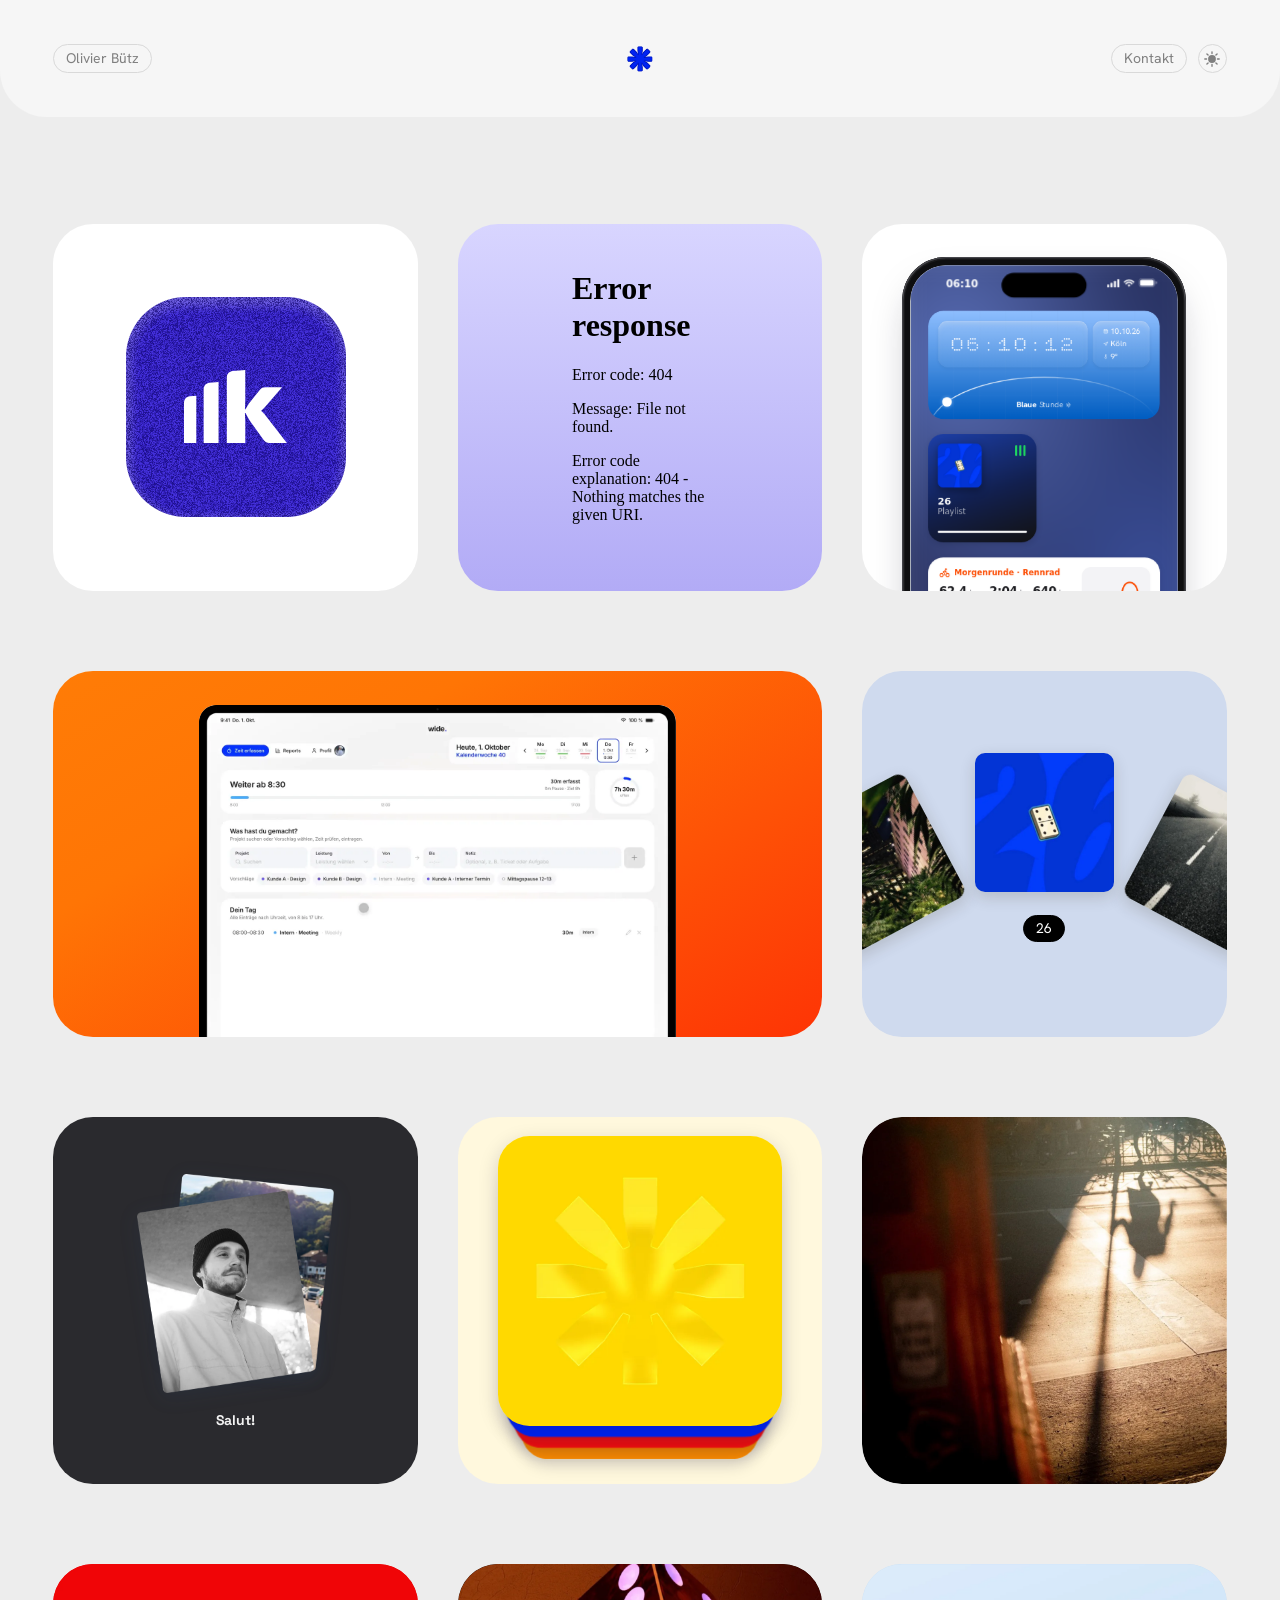
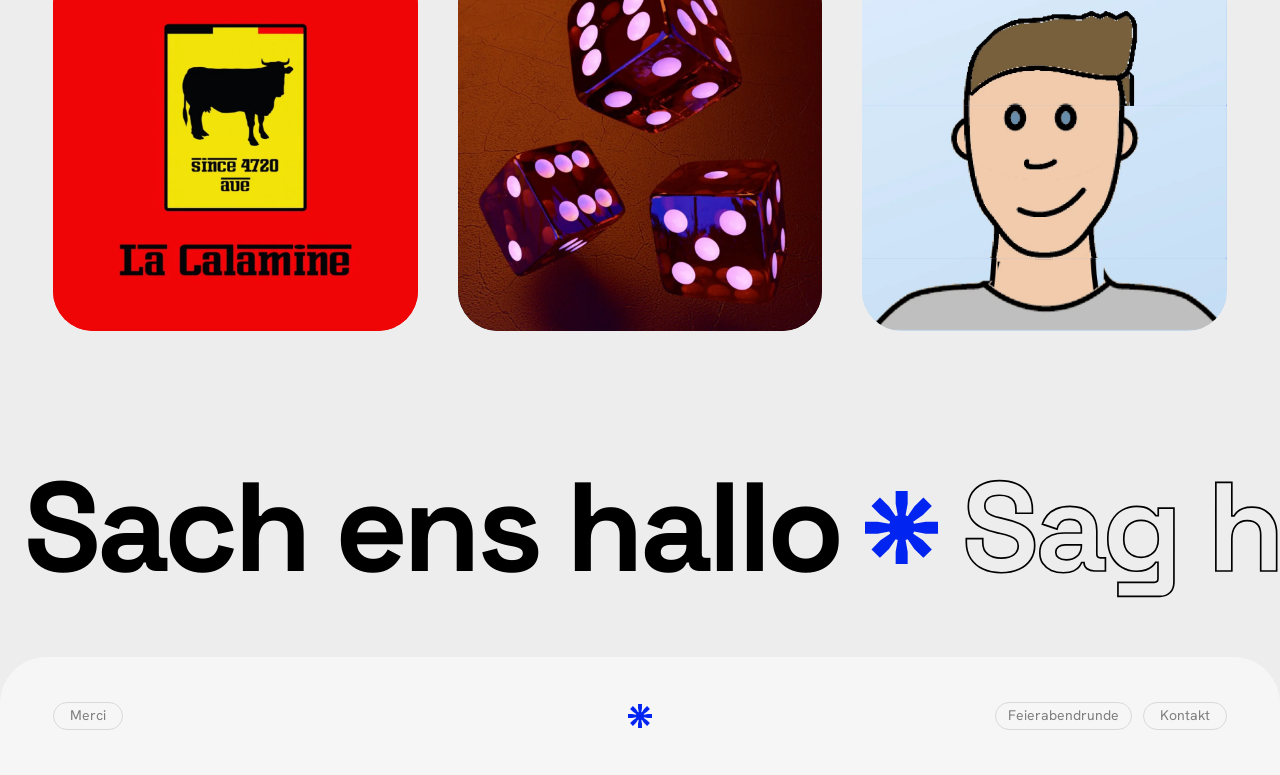
==== index.html @ 05b8f05b "Avatar-Kachel in drei Reihen wie ein Zauberwürfel: Frisur, Gesicht, Shirt drehen einzeln; Hals einhe" ====
<!doctype html>
<html lang="de">
<head>
<meta charset="utf-8">
<meta name="viewport" content="width=device-width, initial-scale=1, viewport-fit=cover">
<title>Olivier Bütz – Senior Product Designer für UX/UI in Köln</title>
<meta name="description" content="Portfolio von Olivier Bütz, Senior Product Designer aus Köln: UX/UI-Design, Conversion-Optimierung und Branding – mit Arbeiten wie der Rennrad-App Kadenz.">
<meta name="theme-color" content="#ffffff">
<link rel="icon" href="/favicon.svg" type="image/svg+xml">
<link rel="apple-touch-icon" sizes="180x180" href="/apple-touch-icon.png">
<link rel="canonical" href="https://www.olivierbuetz.com/">
<meta property="og:type" content="website">
<meta property="og:url" content="https://www.olivierbuetz.com/">
<meta property="og:title" content="Olivier Bütz – Senior Product Designer für UX/UI in Köln">
<meta property="og:description" content="Portfolio von Olivier Bütz, Senior Product Designer aus Köln: UX/UI-Design, Conversion-Optimierung und Branding – mit Arbeiten wie der Rennrad-App Kadenz.">
<meta property="og:image" content="https://www.olivierbuetz.com/og-image.jpg?v=82c0e307">
<meta name="twitter:card" content="summary_large_image">

<link rel="preconnect" href="https://fonts.googleapis.com">
<link rel="preconnect" href="https://fonts.gstatic.com" crossorigin>
<link rel="stylesheet" href="https://fonts.googleapis.com/css2?family=Hanken+Grotesk:wght@300;400;700&family=Instrument+Sans:wght@700&family=Space+Grotesk:wght@700&family=Bitcount+Single:CRSV,ELSH,ELXP,wght@0,0,0,300&display=swap">
<link rel="stylesheet" href="/assets/site.css?v=21ef5821">
<script>
/* set the theme before first paint: the visitor's saved choice, otherwise the system setting */
(() => {
  let t = null;
  try { t = localStorage.getItem('theme'); } catch (e) {}
  if (t !== 'dark' && t !== 'light') t = matchMedia('(prefers-color-scheme: dark)').matches ? 'dark' : 'light';
  document.documentElement.dataset.theme = t;
})();
</script>

</head>
<body>
<div class="page" id="top">
  <header class="site-header bar">
    <h1 class="sr-only">Olivier Bütz – Senior Product Designer aus Köln</h1>
    <a class="pill pill--outline cta" href="#ueber-mich" id="home" role="button" aria-haspopup="dialog" aria-controls="about-modal">Olivier Bütz<span class="covers__arrow" aria-hidden="true"><svg viewBox="0 0 10 10" fill="none" xmlns="http://www.w3.org/2000/svg"><path d="M2 8 8 2M3.4 2H8v4.6" stroke="currentColor" stroke-width="1.5" stroke-linecap="round" stroke-linejoin="round"/></svg></span></a>
    <a class="star star--3d" href="#top" aria-label="Nach oben"><span class="star3d"><svg class="face" style="--i:0" viewBox="0 0 36 36" xmlns="http://www.w3.org/2000/svg" aria-hidden="true"><path d="M0 20.9469V15.0531H6.21239L11.9469 16.0885L12.3451 15.0531L7.56637 11.7876L3.18584 7.32743L7.32743 3.18584L11.7876 7.56637L15.0531 12.3451L16.0885 11.9469L15.0531 6.21239V0H20.9469V6.21239L19.9115 11.9469L20.9469 12.3451L24.2124 7.56637L28.6726 3.18584L32.8142 7.32743L28.4336 11.7876L23.6549 15.0531L24.0531 16.0885L29.7876 15.0531H36V20.9469H29.7876L24.0531 19.9115L23.6549 20.9469L28.4336 24.2124L32.8142 28.6726L28.6726 32.8142L24.2124 28.4336L20.9469 23.6549L19.9115 24.0531L20.9469 29.7876V36H15.0531V29.7876L16.0885 24.0531L15.0531 23.6549L11.7876 28.4336L7.32743 32.8142L3.18584 28.6726L7.56637 24.2124L12.3451 20.9469L11.9469 19.9115L6.21239 20.9469H0Z" fill="currentColor"/></svg><script>(s=>{const p=s.parentNode,v=p.firstElementChild;for(let i=1;i<16;i++){const c=v.cloneNode(true);c.setAttribute('class',i===15?'face':'side');c.setAttribute('style','--i:'+i);p.insertBefore(c,s)}s.remove()})(document.currentScript)</script></span></a>
    <nav aria-label="Hauptnavigation">
      <a class="pill pill--outline cta" href="mailto:hallo@olivierbuetz.com" title="hallo@olivierbuetz.com">Kontakt<span class="covers__arrow" aria-hidden="true"><svg viewBox="0 0 10 10" fill="none" xmlns="http://www.w3.org/2000/svg"><path d="M2 8 8 2M3.4 2H8v4.6" stroke="currentColor" stroke-width="1.5" stroke-linecap="round" stroke-linejoin="round"/></svg></span></a>
      <button class="pill pill--outline theme" type="button" id="theme" aria-label="Dunkles Design einschalten" aria-pressed="false"><svg viewBox="0 0 24 24" fill="none" xmlns="http://www.w3.org/2000/svg" aria-hidden="true"><mask id="theme-mask" maskUnits="userSpaceOnUse" x="0" y="0" width="24" height="24"><rect width="24" height="24" fill="#fff"/><circle class="theme__cut" cx="26" cy="2" r="5.6" fill="#000"/></mask><g class="theme__orb"><circle cx="12" cy="12" r="5.2" fill="currentColor" mask="url(#theme-mask)"/></g><path class="theme__rays" d="M12 2.4v2.3M12 19.3v2.3M2.4 12h2.3M19.3 12h2.3M5.2 5.2l1.6 1.6M17.2 17.2l1.6 1.6M5.2 18.8l1.6-1.6M17.2 6.8l1.6-1.6" stroke="currentColor" stroke-width="1.8" stroke-linecap="round"/></svg></button>
    </nav>
  </header>

  <main class="grid" aria-label="Projekte">
    <h2 class="sr-only">Ausgewählte Arbeiten und Projekte</h2>
    <a class="tile tile--icon" href="#kadenz-logo" id="kadenz-logo" role="button" aria-haspopup="dialog" aria-controls="logo-modal" aria-label="Kadenz-Logo groß ansehen">
      <span class="kz-icon" id="kadenz-icon" role="img" aria-label="Kadenz App-Icon">
        <canvas aria-hidden="true"></canvas>
        <svg viewBox="0 0 154.363 109.41" fill="#fff" xmlns="http://www.w3.org/2000/svg" aria-hidden="true"><path d="M91.9081 109.407H64.2241V11.188C64.2241 6.19684 68.0447 2.03634 73.0178 1.61197L91.9081 0V44.2944C91.9081 45.3771 91.8343 47.7641 91.6866 51.4553C91.6374 52.6365 91.539 55.1465 91.3913 58.9853H92.4249C94.1474 55.5894 95.3532 53.3993 96.0422 52.415C97.0266 50.7417 98.946 48.1578 101.801 44.6635L114.272 29.4339C116.097 27.2048 118.827 25.9122 121.708 25.9122H147.128L121.512 55.368C120.724 56.2538 118.755 58.1733 115.606 61.1262C118.608 63.8823 120.65 65.9494 121.733 67.3274L154.363 109.407H127.619C124.526 109.407 121.622 107.919 119.816 105.408L99.8073 77.589C97.6418 74.5376 95.181 70.2066 92.4249 64.596H91.3913C91.539 68.0903 91.6374 70.3788 91.6866 71.4616C91.8343 74.759 91.9081 76.8507 91.9081 77.7366V109.407Z"/><path d="M29.4825 28.6542C29.4825 23.6884 33.2657 19.5402 38.2106 19.0841L51.8588 17.8252V109.41H29.4825V28.6542Z"/><path d="M0 49.0948C0 44.1926 3.6896 40.076 8.56257 39.5413L18.4454 38.4569V109.41H0V49.0948Z"/></svg>
      </span>
    </a>
    <div class="tile tile--phone">
      <iframe class="kz-frame" src="/kadenz-prototyp#embedauto" title="Kadenz App: automatischer Durchlauf durch Heute, Plan und Form" loading="lazy" tabindex="-1" aria-hidden="true"></iframe>
      <button class="tile__hit" id="kadenz" type="button" aria-haspopup="dialog" aria-controls="kadenz-modal" aria-label="Kadenz-Prototyp groß ansehen"></button>
    </div>
    <button class="tile tile--snl" type="button" id="snl" aria-label="Sonnenlauf: iPhone-Widget in groß und klein, das von der Blauen Stunde bis zur Nacht durch den Tag läuft – Sonne und Mond wandern über den Bogen, die Farben folgen der Tageszeit. Klicken springt zur nächsten Tageszeit."><span class="ip" aria-hidden="true"><span class="ip__screen"><span class="ip__wall"></span><span class="ip__bar"><span class="ip__clock">06:10</span><span class="ip__island"></span><span class="ip__stat"><svg viewBox="0 0 18 12" width="18" height="12"><rect x="0" y="8" width="3" height="4" rx=".8"/><rect x="5" y="5.5" width="3" height="6.5" rx=".8"/><rect x="10" y="3" width="3" height="9" rx=".8"/><rect x="15" y="0" width="3" height="12" rx=".8"/></svg><svg viewBox="0 0 16 12" width="16" height="12"><path d="M8 11.2 5.88 9.08a3 3 0 0 1 4.24 0Z"/><path d="M3.69 6.89a6.1 6.1 0 0 1 8.62 0M1.21 4.41a9.6 9.6 0 0 1 13.58 0" fill="none" stroke="currentColor" stroke-width="1.9" stroke-linecap="round"/></svg><svg viewBox="0 0 27 13" width="27" height="13"><rect x=".5" y=".5" width="23" height="12" rx="3.8" fill="none" stroke="currentColor" opacity=".4"/><rect x="2" y="2" width="20" height="9" rx="2.4"/><path d="M25 4.5v4a2 2 0 0 0 0-4Z" opacity=".45"/></svg></span></span><span class="ip__sl"><span class="ip__w ip__w--m"><div class="sw sw--m"><svg class="sw__grid" viewBox="0 0 861.3 404.3" width="861.3" height="404.3" aria-hidden="true"><rect x="-0.73" y="0" width=".73" height="404.3"/><rect x="95.27" y="0" width=".73" height="404.3"/><rect x="191.27" y="0" width=".73" height="404.3"/><rect x="287.27" y="0" width=".73" height="404.3"/><rect x="383.27" y="0" width=".73" height="404.3"/><rect x="479.27" y="0" width=".73" height="404.3"/><rect x="575.27" y="0" width=".73" height="404.3"/><rect x="671.27" y="0" width=".73" height="404.3"/><rect x="767.27" y="0" width=".73" height="404.3"/><rect x="0" y="48.90" width="861.3" height=".73"/><rect x="0" y="137.89" width="861.3" height=".73"/><rect x="0" y="226.88" width="861.3" height=".73"/><rect x="0" y="315.87" width="861.3" height=".73"/></svg><svg class="sw__arc" viewBox="0 0 861.3 404.3" width="861.3" height="404.3" aria-hidden="true" data-cx="431.29" data-cy="447.4" data-r="429.46" data-ry="199.54"><defs><linearGradient id="snl-line-m" gradientUnits="userSpaceOnUse" x1="1.83" y1="0" x2="860.75" y2="0"><stop offset="0" stop-color="#fff" stop-opacity="0"/><stop class="sw__peak" offset=".5" stop-color="#fff"/><stop offset="1" stop-color="#fff" stop-opacity="0"/></linearGradient><filter id="snl-blur-m" x="-1" y="-1" width="3" height="3"><feGaussianBlur stdDeviation="5.64"/></filter></defs><path d="M1.83 447.40A429.46 199.54 0 0 1 860.75 447.40" fill="none" stroke="url(#snl-line-m)" stroke-width="3.66"/><g class="sw__sun"><circle class="sw__glow" r="21.70" filter="url(#snl-blur-m)"/><circle r="17.95" fill="#fff"/></g></svg><div class="sw__pill sw__pill--time"><span class="sw__time">06:10:11</span></div><div class="sw__pill sw__pill--info"><span class="sw__row"><svg class="sw__ico" viewBox="0 0 24 24" fill="none" stroke="currentColor" stroke-width="2" stroke-linecap="round" stroke-linejoin="round" aria-hidden="true"><path d="M8 2v4"/><path d="M16 2v4"/><rect width="18" height="18" x="3" y="4" rx="2"/><path d="M3 10h18"/><path d="M8 14h.01"/><path d="M12 14h.01"/><path d="M16 14h.01"/><path d="M8 18h.01"/><path d="M12 18h.01"/><path d="M16 18h.01"/></svg><span>10.10.26</span></span><span class="sw__row"><svg class="sw__ico" viewBox="0 0 24 24" fill="none" stroke="currentColor" stroke-width="2" stroke-linecap="round" stroke-linejoin="round" aria-hidden="true"><polygon points="3 11 22 2 13 21 11 13 3 11"/></svg><span>Köln</span></span><span class="sw__row"><svg class="sw__ico" viewBox="0 0 24 24" fill="none" stroke="currentColor" stroke-width="2" stroke-linecap="round" stroke-linejoin="round" aria-hidden="true"><path d="M14 4v10.54a4 4 0 1 1-4 0V4a2 2 0 0 1 4 0Z"/></svg><span class="sw__temp">9°</span></span></div><span class="sw__lbl"><span><b>Blaue</b> Stunde</span><svg class="sw__ico" viewBox="0 0 24 24" fill="none" stroke="currentColor" stroke-width="2" stroke-linecap="round" stroke-linejoin="round" aria-hidden="true"><circle cx="12" cy="12" r="4"/><path d="M12 4h.01"/><path d="M20 12h.01"/><path d="M12 20h.01"/><path d="M4 12h.01"/><path d="M17.657 6.343h.01"/><path d="M17.657 17.657h.01"/><path d="M6.343 17.657h.01"/><path d="M6.343 6.343h.01"/></svg></span></div></span><span class="ip__w ip__w--s"><div class="sw sw--s"><svg class="sw__grid" viewBox="0 0 404.3 404.3" width="404.3" height="404.3" aria-hidden="true"><rect x="59.98" y="0" width=".73" height="404.3"/><rect x="155.98" y="0" width=".73" height="404.3"/><rect x="251.98" y="0" width=".73" height="404.3"/><rect x="347.98" y="0" width=".73" height="404.3"/><rect x="0" y="48.90" width="404.3" height=".73"/><rect x="0" y="137.89" width="404.3" height=".73"/><rect x="0" y="226.88" width="404.3" height=".73"/><rect x="0" y="315.87" width="404.3" height=".73"/></svg><svg class="sw__arc" viewBox="0 0 404.3 404.3" width="404.3" height="404.3" aria-hidden="true" data-cx="201.0" data-cy="471.32" data-r="265.27" data-ry="218.11"><defs><linearGradient id="snl-line-s" gradientUnits="userSpaceOnUse" x1="-64.27" y1="0" x2="466.27" y2="0"><stop offset="0" stop-color="#fff" stop-opacity="0"/><stop class="sw__peak" offset=".5" stop-color="#fff"/><stop offset="1" stop-color="#fff" stop-opacity="0"/></linearGradient><filter id="snl-blur-s" x="-1" y="-1" width="3" height="3"><feGaussianBlur stdDeviation="4.98"/></filter></defs><path d="M-64.27 471.32A265.27 218.11 0 0 1 466.27 471.32" fill="none" stroke="url(#snl-line-s)" stroke-width="4.01"/><g class="sw__sun"><circle class="sw__glow" r="19.15" filter="url(#snl-blur-s)"/><circle r="15.80" fill="#fff"/></g></svg><div class="sw__pill sw__pill--time"><span class="sw__time">06:10:11</span></div><div class="sw__pill sw__pill--info"><span class="sw__row"><svg class="sw__ico" viewBox="0 0 24 24" fill="none" stroke="currentColor" stroke-width="2" stroke-linecap="round" stroke-linejoin="round" aria-hidden="true"><path d="M8 2v4"/><path d="M16 2v4"/><rect width="18" height="18" x="3" y="4" rx="2"/><path d="M3 10h18"/><path d="M8 14h.01"/><path d="M12 14h.01"/><path d="M16 14h.01"/><path d="M8 18h.01"/><path d="M12 18h.01"/><path d="M16 18h.01"/></svg><span>10.10.26</span></span><span class="sw__row"><svg class="sw__ico" viewBox="0 0 24 24" fill="none" stroke="currentColor" stroke-width="2" stroke-linecap="round" stroke-linejoin="round" aria-hidden="true"><polygon points="3 11 22 2 13 21 11 13 3 11"/></svg><span>Köln</span></span><span class="sw__row"><svg class="sw__ico" viewBox="0 0 24 24" fill="none" stroke="currentColor" stroke-width="2" stroke-linecap="round" stroke-linejoin="round" aria-hidden="true"><path d="M14 4v10.54a4 4 0 1 1-4 0V4a2 2 0 0 1 4 0Z"/></svg><span class="sw__temp">9°</span></span></div><span class="sw__lbl"><span><b>Blaue</b> Stunde</span><svg class="sw__ico" viewBox="0 0 24 24" fill="none" stroke="currentColor" stroke-width="2" stroke-linecap="round" stroke-linejoin="round" aria-hidden="true"><circle cx="12" cy="12" r="4"/><path d="M12 4h.01"/><path d="M20 12h.01"/><path d="M12 20h.01"/><path d="M4 12h.01"/><path d="M17.657 6.343h.01"/><path d="M17.657 17.657h.01"/><path d="M6.343 17.657h.01"/><path d="M6.343 6.343h.01"/></svg></span></div></span></span><span class="ip__music"><img class="ip__cover" src="/assets/cover-26.webp" alt="" width="64" height="64"><span class="ip__eq"><i></i><i></i><i></i></span><span class="ip__track">26</span><span class="ip__artist">Playlist</span><span class="ip__prog"><i></i></span></span><span class="ip__ride"><span class="ip__ride-head"><svg class="ip__bike" viewBox="0 0 24 24" fill="none" stroke="currentColor" stroke-width="2" stroke-linecap="round" stroke-linejoin="round"><circle cx="18.5" cy="17.5" r="3.5"/><circle cx="5.5" cy="17.5" r="3.5"/><circle cx="15" cy="5" r="1"/><path d="M12 17.5V14l-3-3 4-3 2 3h2"/></svg><span>Morgenrunde · Rennrad</span></span><span class="ip__ride-stats"><span><b>62,4</b> km<small>Distanz</small></span><span><b>2:04</b> h<small>Zeit</small></span><span><b>640</b> hm<small>Höhe</small></span></span><span class="ip__ride-week"><i style="--h:.35"></i><i style="--h:0"></i><i style="--h:.7"></i><i style="--h:.2"></i><i style="--h:0"></i><i style="--h:1"></i><i style="--h:.55"></i></span><svg class="ip__route" viewBox="-12 8 140 172" fill="none"><path class="ip__route-line" d="M18 92c8-10 6-26 18-30s14 10 26 4 6-24 18-30 22 6 22 20-12 18-10 30 14 14 10 22-24 6-36 2-26-2-36 6-22 10-28 2" stroke="#fc4c02" stroke-width="3.2" stroke-linecap="round" stroke-linejoin="round" pathLength="100"/><circle cx="18" cy="92" r="4" fill="#fff" stroke="#fc4c02" stroke-width="2"/></svg></span><span class="ip__dim"></span><span class="ip__menu"><span class="ip__sizes"><span class="ip__size" data-size="s"><svg viewBox="0 0 30 28"><rect x="7" y="5" width="16" height="16" rx="4"/><rect x="10" y="8" width="4.5" height="4.5" rx="1.2"/><path d="M10 17.5h10"/></svg></span><span class="ip__size" data-size="m"><svg viewBox="0 0 30 28"><rect x="2.5" y="7" width="25" height="14" rx="4"/><rect x="5.5" y="10" width="4.5" height="4" rx="1.2"/><path d="M5.5 17.5h19"/></svg></span><span class="ip__size ip__size--x"><svg viewBox="0 0 30 28"><rect x="3" y="3" width="24" height="22" rx="4"/><rect x="6" y="6" width="4.5" height="4" rx="1.2"/><path d="M6 14h18M6 17.5h18M6 21h12"/></svg></span><span class="ip__size ip__size--x"><svg viewBox="0 0 30 28"><rect x="5" y="1.5" width="20" height="25" rx="4"/><rect x="8" y="4.5" width="4.5" height="4" rx="1.2"/><path d="M8 13h14M8 16.5h14M8 20h14M8 23.5h9"/></svg></span></span><span class="ip__mi"><svg viewBox="0 0 24 24"><circle cx="12" cy="12" r="9"/><path d="M12 16v-4M12 8h.01"/></svg>Widget bearbeiten</span><span class="ip__mi"><svg viewBox="0 0 24 24"><rect x="6.5" y="2.5" width="11" height="19" rx="2.5"/><path d="M9.5 9h.01M12 9h.01M14.5 9h.01M9.5 12h.01M12 12h.01M14.5 12h.01M9.5 15h.01M12 15h.01M14.5 15h.01"/></svg>Home-Bildschirm bearbeiten</span><span class="ip__mi ip__mi--del"><svg viewBox="0 0 24 24"><circle cx="12" cy="12" r="9"/><path d="M8 12h8"/></svg>Widget entfernen</span></span><span class="ip__finger"></span><span class="ip__dots"><i class="on"></i><i></i><i></i></span></span></span></button>
    <div class="tile tile--wide">
      <span class="wd__device"><video class="wd__video" src="/assets/wide-home.mp4?v=f6fae240" poster="/assets/wide-home.webp?v=c321a5dc" width="1280" height="971" autoplay muted loop playsinline preload="metadata" aria-hidden="true" tabindex="-1"></video></span>
      <button class="tile__hit" id="wide" type="button" aria-haspopup="dialog" aria-controls="wide-modal" aria-label="wide – Zeiterfassung, die keine Zeit frisst: Screens groß ansehen"></button>
    </div>
    <div class="tile tile--covers" id="covers" role="group" aria-label="Meine Playlist-Cover">
      <button class="cover" type="button" data-name="26" data-tint="#0336dd" data-spotify="02HQHcOR1q0QLG8usMrByi"><img src="/assets/cover-26.webp" alt="" width="480" height="480" draggable="false" decoding="async"></button>
      <button class="cover" type="button" data-name="20.25" data-tint="#515350" data-spotify="7gbJLqvMXSqEjG7aJnRWSl"><img src="/assets/cover-2025.webp" alt="" width="480" height="480" draggable="false" decoding="async"></button>
      <button class="cover" type="button" data-name="twenty4" data-tint="#867f63" data-spotify="3A6yu14ne17N7FLckNPbf6"><img src="/assets/cover-2024.webp" alt="" width="480" height="480" draggable="false" decoding="async"></button>
      <button class="cover" type="button" data-name="20 : 23" data-tint="#7a7772" data-spotify="4UvVh63YCRlTQtEvBScURJ"><img src="/assets/cover-2023.webp" alt="" width="480" height="480" draggable="false" decoding="async"></button>
      <button class="cover" type="button" data-name="22." data-tint="#2f3228" data-spotify="4UNiPquxtbgZtm6QqKa2it"><img src="/assets/cover-2022.webp" alt="" width="480" height="480" draggable="false" decoding="async"></button>
      <button class="cover" type="button" data-name="21 deuxun" data-tint="#b59489" data-spotify="5g4bmPBBpv7jgCae2TIRfU"><img src="/assets/cover-2021.webp" alt="" width="480" height="480" draggable="false" decoding="async"></button>
      <button class="cover" type="button" data-name="2020 O.S.T" data-tint="#2a02fc" data-spotify="7qGHs6tKpRZwKu6UNnaxpn"><img src="/assets/cover-2020.webp" alt="" width="480" height="480" draggable="false" decoding="async"></button>
      <button class="cover" type="button" data-name="2019 Records" data-tint="#c59f93" data-spotify="771KOJITsPvTl1qhdo2h3N"><img src="/assets/cover-2019.webp" alt="" width="480" height="480" draggable="false" decoding="async"></button>
      <button class="cover" type="button" data-name="2018 Aue!" data-tint="#5e5b5c" data-spotify="6V0zohnhdwJ4TvUhBu9u6i"><img src="/assets/cover-2018.webp" alt="" width="480" height="480" draggable="false" decoding="async"></button>
      <button class="cover" type="button" data-name="20-17" data-tint="#47432e" data-spotify="6AQHyvQnkYqUlV5a7rcnO2"><img src="/assets/cover-2017.webp" alt="" width="480" height="480" draggable="false" decoding="async"></button>
      <a class="covers__name" id="covers-now" href="https://open.spotify.com/playlist/02HQHcOR1q0QLG8usMrByi" target="_blank" rel="noopener" title="In Spotify öffnen" aria-label="Playlist „26“ in Spotify öffnen (neuer Tab)"><span class="covers__text">26</span><span class="covers__arrow" aria-hidden="true"><svg viewBox="0 0 10 10" fill="none" xmlns="http://www.w3.org/2000/svg"><path d="M2 8 8 2M3.4 2H8v4.6" stroke="currentColor" stroke-width="1.5" stroke-linecap="round" stroke-linejoin="round"/></svg></span></a>
    </div>


    <div class="tile tile--salut" id="laechel">
      <button class="photos" type="button" id="photo-swap" aria-label="Nächstes Foto nach vorne holen">
        <img class="photo photo--ride is-back" src="/assets/photo-ride.webp" alt="Olivier auf dem Rennrad an der Maas" width="254" height="295" draggable="false">
        <img class="photo photo--portrait is-front" src="/assets/photo-portrait.webp" alt="Olivier Bütz, Porträt" width="265" height="303" draggable="false">
      </button>
      <p class="salut">Salut!</p>
    </div>
    <button class="tile tile--stack" type="button" id="nw" aria-label="Kartenstapel mit Kölschem Grundgesetz, oben Gelb. Klicken dreht die Karte um, Wischen oder ein zweiter Klick legt sie weg">
      <span class="stk" aria-hidden="true">
        <span class="stk__card" style="--d:1; --c:#0124f1; --ink:#fff" data-name="Blau"><img class="stk__face" src="/assets/nw-card-0.webp?v=a2ffdbbe" alt="" width="808" height="825" draggable="false"><span class="stk__back"><span class="stk__no">Kölsches Grundgesetz, § 1</span><span class="stk__said"><span class="stk__text">Et es wie et es.</span></span></span></span>
        <span class="stk__card" style="--d:2; --c:#f60f0f; --ink:#fff" data-name="Rot"><img class="stk__face" src="/assets/nw-card-1.webp" alt="" width="808" height="825" draggable="false"><span class="stk__back"><span class="stk__no">Kölsches Grundgesetz, § 2</span><span class="stk__said"><span class="stk__text">Et kütt wie et kütt.</span></span></span></span>
        <span class="stk__card" style="--d:3; --c:#ff8c00; --ink:#000" data-name="Orange"><img class="stk__face" src="/assets/nw-card-2.webp" alt="" width="808" height="825" draggable="false"><span class="stk__back"><span class="stk__no">Kölsches Grundgesetz, § 3</span><span class="stk__said"><span class="stk__text">Et hätt noch immer jot jejange.</span></span></span></span>
        <span class="stk__card" style="--d:0; --c:#ffd900; --ink:#000" data-name="Gelb"><img class="stk__face" src="/assets/nw-card-3.webp" alt="" width="808" height="825" draggable="false"><span class="stk__back"><span class="stk__no">Kölsches Grundgesetz, § 4</span><span class="stk__said"><span class="stk__text">Wat fott es, es fott.</span></span></span></span>
      </span>
    </button>
    <div class="tile tile--image"><img src="/assets/shadow.webp" loading="lazy" decoding="async" alt="Schatten eines Radfahrers im Abendlicht" width="547" height="550"></div>
    <div class="tile tile--image tile--zoom" style="background:#ee0606"><img src="/assets/calamine.webp" loading="lazy" decoding="async" alt="La Calamine, Kuh-Logo since 4720 aue" width="548" height="548"></div>
    <button class="tile tile--image tile--dice" type="button" id="dice" aria-label="Würfeln"><img src="/assets/dice.webp" loading="lazy" decoding="async" alt="Drei leuchtende Würfel im Flug" width="547" height="550"></button>
    <div class="tile tile--mm" id="mm" role="group" aria-label="Gezeichneter Olivier zum Zusammenstellen: Frisur, Gesicht und Shirt lassen sich einzeln drehen">
      <button class="mm__band mm__band--hair" type="button" data-imgs="/assets/mm-hair-kurz.webp?v=d9b31471|/assets/mm-hair-kappe.webp?v=4da25d63|/assets/mm-hair-glatze.webp?v=d78217bc" data-names="kurze Haare|Kappe|Glatze" data-label="Frisur" aria-label="Frisur wechseln, jetzt: kurze Haare">
        <span class="mm__cube" aria-hidden="true"><span class="mm__face mm__face--front" style="background-image:url(/assets/mm-hair-kurz.webp?v=d9b31471)"></span><span class="mm__face mm__face--side"></span></span>
      </button>
      <button class="mm__band mm__band--face" type="button" data-imgs="/assets/mm-face-glatt.webp?v=d78217bc|/assets/mm-face-stoppel.webp?v=78da5e1f|/assets/mm-face-schnurrbart.webp?v=d027f038|/assets/mm-face-brille.webp?v=d792afab" data-names="glatt rasiert|Dreitagebart|Schnurrbart|Bart und Brille" data-label="Gesicht" aria-label="Gesicht wechseln, jetzt: glatt rasiert">
        <span class="mm__cube" aria-hidden="true"><span class="mm__face mm__face--front" style="background-image:url(/assets/mm-face-glatt.webp?v=d78217bc)"></span><span class="mm__face mm__face--side"></span></span>
      </button>
      <button class="mm__band mm__band--shirt" type="button" data-imgs="/assets/mm-shirt-grau.webp?v=690a7ecf|/assets/mm-shirt-schwarz.webp?v=d0f88d2e|/assets/mm-shirt-weiss.webp?v=5f6d03bb|/assets/mm-shirt-hemd.webp?v=68f6a111" data-names="graues Shirt|schwarzes Shirt|weißes Shirt|weißes Hemd" data-label="Shirt" aria-label="Shirt wechseln, jetzt: graues Shirt">
        <span class="mm__cube" aria-hidden="true"><span class="mm__face mm__face--front" style="background-image:url(/assets/mm-shirt-grau.webp?v=690a7ecf)"></span><span class="mm__face mm__face--side"></span></span>
      </button>
    </div>
  </main>

  <a class="ticker" href="mailto:hallo@olivierbuetz.com" title="hallo@olivierbuetz.com" aria-label="Sag hallo: E-Mail an hallo@olivierbuetz.com">
    <span class="ticker__track" aria-hidden="true"><span class="ticker__group" aria-hidden="true"><span class="ticker__word">Sach ens hallo</span><svg class="ticker__star" viewBox="0 0 36 36" xmlns="http://www.w3.org/2000/svg" aria-hidden="true"><path d="M0 20.9469V15.0531H6.21239L11.9469 16.0885L12.3451 15.0531L7.56637 11.7876L3.18584 7.32743L7.32743 3.18584L11.7876 7.56637L15.0531 12.3451L16.0885 11.9469L15.0531 6.21239V0H20.9469V6.21239L19.9115 11.9469L20.9469 12.3451L24.2124 7.56637L28.6726 3.18584L32.8142 7.32743L28.4336 11.7876L23.6549 15.0531L24.0531 16.0885L29.7876 15.0531H36V20.9469H29.7876L24.0531 19.9115L23.6549 20.9469L28.4336 24.2124L32.8142 28.6726L28.6726 32.8142L24.2124 28.4336L20.9469 23.6549L19.9115 24.0531L20.9469 29.7876V36H15.0531V29.7876L16.0885 24.0531L15.0531 23.6549L11.7876 28.4336L7.32743 32.8142L3.18584 28.6726L7.56637 24.2124L12.3451 20.9469L11.9469 19.9115L6.21239 20.9469H0Z" fill="currentColor"/></svg><span class="ticker__word ticker__word--line">Sag hallo</span><svg class="ticker__star" viewBox="0 0 36 36" xmlns="http://www.w3.org/2000/svg" aria-hidden="true"><path d="M0 20.9469V15.0531H6.21239L11.9469 16.0885L12.3451 15.0531L7.56637 11.7876L3.18584 7.32743L7.32743 3.18584L11.7876 7.56637L15.0531 12.3451L16.0885 11.9469L15.0531 6.21239V0H20.9469V6.21239L19.9115 11.9469L20.9469 12.3451L24.2124 7.56637L28.6726 3.18584L32.8142 7.32743L28.4336 11.7876L23.6549 15.0531L24.0531 16.0885L29.7876 15.0531H36V20.9469H29.7876L24.0531 19.9115L23.6549 20.9469L28.4336 24.2124L32.8142 28.6726L28.6726 32.8142L24.2124 28.4336L20.9469 23.6549L19.9115 24.0531L20.9469 29.7876V36H15.0531V29.7876L16.0885 24.0531L15.0531 23.6549L11.7876 28.4336L7.32743 32.8142L3.18584 28.6726L7.56637 24.2124L12.3451 20.9469L11.9469 19.9115L6.21239 20.9469H0Z" fill="currentColor"/></svg><span class="ticker__word">Say hello</span><svg class="ticker__star" viewBox="0 0 36 36" xmlns="http://www.w3.org/2000/svg" aria-hidden="true"><path d="M0 20.9469V15.0531H6.21239L11.9469 16.0885L12.3451 15.0531L7.56637 11.7876L3.18584 7.32743L7.32743 3.18584L11.7876 7.56637L15.0531 12.3451L16.0885 11.9469L15.0531 6.21239V0H20.9469V6.21239L19.9115 11.9469L20.9469 12.3451L24.2124 7.56637L28.6726 3.18584L32.8142 7.32743L28.4336 11.7876L23.6549 15.0531L24.0531 16.0885L29.7876 15.0531H36V20.9469H29.7876L24.0531 19.9115L23.6549 20.9469L28.4336 24.2124L32.8142 28.6726L28.6726 32.8142L24.2124 28.4336L20.9469 23.6549L19.9115 24.0531L20.9469 29.7876V36H15.0531V29.7876L16.0885 24.0531L15.0531 23.6549L11.7876 28.4336L7.32743 32.8142L3.18584 28.6726L7.56637 24.2124L12.3451 20.9469L11.9469 19.9115L6.21239 20.9469H0Z" fill="currentColor"/></svg><span class="ticker__word ticker__word--line">Dis bonjour</span><svg class="ticker__star" viewBox="0 0 36 36" xmlns="http://www.w3.org/2000/svg" aria-hidden="true"><path d="M0 20.9469V15.0531H6.21239L11.9469 16.0885L12.3451 15.0531L7.56637 11.7876L3.18584 7.32743L7.32743 3.18584L11.7876 7.56637L15.0531 12.3451L16.0885 11.9469L15.0531 6.21239V0H20.9469V6.21239L19.9115 11.9469L20.9469 12.3451L24.2124 7.56637L28.6726 3.18584L32.8142 7.32743L28.4336 11.7876L23.6549 15.0531L24.0531 16.0885L29.7876 15.0531H36V20.9469H29.7876L24.0531 19.9115L23.6549 20.9469L28.4336 24.2124L32.8142 28.6726L28.6726 32.8142L24.2124 28.4336L20.9469 23.6549L19.9115 24.0531L20.9469 29.7876V36H15.0531V29.7876L16.0885 24.0531L15.0531 23.6549L11.7876 28.4336L7.32743 32.8142L3.18584 28.6726L7.56637 24.2124L12.3451 20.9469L11.9469 19.9115L6.21239 20.9469H0Z" fill="currentColor"/></svg><span class="ticker__word">Zeg hallo</span><svg class="ticker__star" viewBox="0 0 36 36" xmlns="http://www.w3.org/2000/svg" aria-hidden="true"><path d="M0 20.9469V15.0531H6.21239L11.9469 16.0885L12.3451 15.0531L7.56637 11.7876L3.18584 7.32743L7.32743 3.18584L11.7876 7.56637L15.0531 12.3451L16.0885 11.9469L15.0531 6.21239V0H20.9469V6.21239L19.9115 11.9469L20.9469 12.3451L24.2124 7.56637L28.6726 3.18584L32.8142 7.32743L28.4336 11.7876L23.6549 15.0531L24.0531 16.0885L29.7876 15.0531H36V20.9469H29.7876L24.0531 19.9115L23.6549 20.9469L28.4336 24.2124L32.8142 28.6726L28.6726 32.8142L24.2124 28.4336L20.9469 23.6549L19.9115 24.0531L20.9469 29.7876V36H15.0531V29.7876L16.0885 24.0531L15.0531 23.6549L11.7876 28.4336L7.32743 32.8142L3.18584 28.6726L7.56637 24.2124L12.3451 20.9469L11.9469 19.9115L6.21239 20.9469H0Z" fill="currentColor"/></svg><span class="ticker__word ticker__word--line">Di hola</span><svg class="ticker__star" viewBox="0 0 36 36" xmlns="http://www.w3.org/2000/svg" aria-hidden="true"><path d="M0 20.9469V15.0531H6.21239L11.9469 16.0885L12.3451 15.0531L7.56637 11.7876L3.18584 7.32743L7.32743 3.18584L11.7876 7.56637L15.0531 12.3451L16.0885 11.9469L15.0531 6.21239V0H20.9469V6.21239L19.9115 11.9469L20.9469 12.3451L24.2124 7.56637L28.6726 3.18584L32.8142 7.32743L28.4336 11.7876L23.6549 15.0531L24.0531 16.0885L29.7876 15.0531H36V20.9469H29.7876L24.0531 19.9115L23.6549 20.9469L28.4336 24.2124L32.8142 28.6726L28.6726 32.8142L24.2124 28.4336L20.9469 23.6549L19.9115 24.0531L20.9469 29.7876V36H15.0531V29.7876L16.0885 24.0531L15.0531 23.6549L11.7876 28.4336L7.32743 32.8142L3.18584 28.6726L7.56637 24.2124L12.3451 20.9469L11.9469 19.9115L6.21239 20.9469H0Z" fill="currentColor"/></svg><span class="ticker__word">Di ciao</span><svg class="ticker__star" viewBox="0 0 36 36" xmlns="http://www.w3.org/2000/svg" aria-hidden="true"><path d="M0 20.9469V15.0531H6.21239L11.9469 16.0885L12.3451 15.0531L7.56637 11.7876L3.18584 7.32743L7.32743 3.18584L11.7876 7.56637L15.0531 12.3451L16.0885 11.9469L15.0531 6.21239V0H20.9469V6.21239L19.9115 11.9469L20.9469 12.3451L24.2124 7.56637L28.6726 3.18584L32.8142 7.32743L28.4336 11.7876L23.6549 15.0531L24.0531 16.0885L29.7876 15.0531H36V20.9469H29.7876L24.0531 19.9115L23.6549 20.9469L28.4336 24.2124L32.8142 28.6726L28.6726 32.8142L24.2124 28.4336L20.9469 23.6549L19.9115 24.0531L20.9469 29.7876V36H15.0531V29.7876L16.0885 24.0531L15.0531 23.6549L11.7876 28.4336L7.32743 32.8142L3.18584 28.6726L7.56637 24.2124L12.3451 20.9469L11.9469 19.9115L6.21239 20.9469H0Z" fill="currentColor"/></svg><span class="ticker__word ticker__word--line">Sach ens hallo</span><svg class="ticker__star" viewBox="0 0 36 36" xmlns="http://www.w3.org/2000/svg" aria-hidden="true"><path d="M0 20.9469V15.0531H6.21239L11.9469 16.0885L12.3451 15.0531L7.56637 11.7876L3.18584 7.32743L7.32743 3.18584L11.7876 7.56637L15.0531 12.3451L16.0885 11.9469L15.0531 6.21239V0H20.9469V6.21239L19.9115 11.9469L20.9469 12.3451L24.2124 7.56637L28.6726 3.18584L32.8142 7.32743L28.4336 11.7876L23.6549 15.0531L24.0531 16.0885L29.7876 15.0531H36V20.9469H29.7876L24.0531 19.9115L23.6549 20.9469L28.4336 24.2124L32.8142 28.6726L28.6726 32.8142L24.2124 28.4336L20.9469 23.6549L19.9115 24.0531L20.9469 29.7876V36H15.0531V29.7876L16.0885 24.0531L15.0531 23.6549L11.7876 28.4336L7.32743 32.8142L3.18584 28.6726L7.56637 24.2124L12.3451 20.9469L11.9469 19.9115L6.21239 20.9469H0Z" fill="currentColor"/></svg><span class="ticker__word">Sag hallo</span><svg class="ticker__star" viewBox="0 0 36 36" xmlns="http://www.w3.org/2000/svg" aria-hidden="true"><path d="M0 20.9469V15.0531H6.21239L11.9469 16.0885L12.3451 15.0531L7.56637 11.7876L3.18584 7.32743L7.32743 3.18584L11.7876 7.56637L15.0531 12.3451L16.0885 11.9469L15.0531 6.21239V0H20.9469V6.21239L19.9115 11.9469L20.9469 12.3451L24.2124 7.56637L28.6726 3.18584L32.8142 7.32743L28.4336 11.7876L23.6549 15.0531L24.0531 16.0885L29.7876 15.0531H36V20.9469H29.7876L24.0531 19.9115L23.6549 20.9469L28.4336 24.2124L32.8142 28.6726L28.6726 32.8142L24.2124 28.4336L20.9469 23.6549L19.9115 24.0531L20.9469 29.7876V36H15.0531V29.7876L16.0885 24.0531L15.0531 23.6549L11.7876 28.4336L7.32743 32.8142L3.18584 28.6726L7.56637 24.2124L12.3451 20.9469L11.9469 19.9115L6.21239 20.9469H0Z" fill="currentColor"/></svg><span class="ticker__word ticker__word--line">Say hello</span><svg class="ticker__star" viewBox="0 0 36 36" xmlns="http://www.w3.org/2000/svg" aria-hidden="true"><path d="M0 20.9469V15.0531H6.21239L11.9469 16.0885L12.3451 15.0531L7.56637 11.7876L3.18584 7.32743L7.32743 3.18584L11.7876 7.56637L15.0531 12.3451L16.0885 11.9469L15.0531 6.21239V0H20.9469V6.21239L19.9115 11.9469L20.9469 12.3451L24.2124 7.56637L28.6726 3.18584L32.8142 7.32743L28.4336 11.7876L23.6549 15.0531L24.0531 16.0885L29.7876 15.0531H36V20.9469H29.7876L24.0531 19.9115L23.6549 20.9469L28.4336 24.2124L32.8142 28.6726L28.6726 32.8142L24.2124 28.4336L20.9469 23.6549L19.9115 24.0531L20.9469 29.7876V36H15.0531V29.7876L16.0885 24.0531L15.0531 23.6549L11.7876 28.4336L7.32743 32.8142L3.18584 28.6726L7.56637 24.2124L12.3451 20.9469L11.9469 19.9115L6.21239 20.9469H0Z" fill="currentColor"/></svg><span class="ticker__word">Dis bonjour</span><svg class="ticker__star" viewBox="0 0 36 36" xmlns="http://www.w3.org/2000/svg" aria-hidden="true"><path d="M0 20.9469V15.0531H6.21239L11.9469 16.0885L12.3451 15.0531L7.56637 11.7876L3.18584 7.32743L7.32743 3.18584L11.7876 7.56637L15.0531 12.3451L16.0885 11.9469L15.0531 6.21239V0H20.9469V6.21239L19.9115 11.9469L20.9469 12.3451L24.2124 7.56637L28.6726 3.18584L32.8142 7.32743L28.4336 11.7876L23.6549 15.0531L24.0531 16.0885L29.7876 15.0531H36V20.9469H29.7876L24.0531 19.9115L23.6549 20.9469L28.4336 24.2124L32.8142 28.6726L28.6726 32.8142L24.2124 28.4336L20.9469 23.6549L19.9115 24.0531L20.9469 29.7876V36H15.0531V29.7876L16.0885 24.0531L15.0531 23.6549L11.7876 28.4336L7.32743 32.8142L3.18584 28.6726L7.56637 24.2124L12.3451 20.9469L11.9469 19.9115L6.21239 20.9469H0Z" fill="currentColor"/></svg><span class="ticker__word ticker__word--line">Zeg hallo</span><svg class="ticker__star" viewBox="0 0 36 36" xmlns="http://www.w3.org/2000/svg" aria-hidden="true"><path d="M0 20.9469V15.0531H6.21239L11.9469 16.0885L12.3451 15.0531L7.56637 11.7876L3.18584 7.32743L7.32743 3.18584L11.7876 7.56637L15.0531 12.3451L16.0885 11.9469L15.0531 6.21239V0H20.9469V6.21239L19.9115 11.9469L20.9469 12.3451L24.2124 7.56637L28.6726 3.18584L32.8142 7.32743L28.4336 11.7876L23.6549 15.0531L24.0531 16.0885L29.7876 15.0531H36V20.9469H29.7876L24.0531 19.9115L23.6549 20.9469L28.4336 24.2124L32.8142 28.6726L28.6726 32.8142L24.2124 28.4336L20.9469 23.6549L19.9115 24.0531L20.9469 29.7876V36H15.0531V29.7876L16.0885 24.0531L15.0531 23.6549L11.7876 28.4336L7.32743 32.8142L3.18584 28.6726L7.56637 24.2124L12.3451 20.9469L11.9469 19.9115L6.21239 20.9469H0Z" fill="currentColor"/></svg><span class="ticker__word">Di hola</span><svg class="ticker__star" viewBox="0 0 36 36" xmlns="http://www.w3.org/2000/svg" aria-hidden="true"><path d="M0 20.9469V15.0531H6.21239L11.9469 16.0885L12.3451 15.0531L7.56637 11.7876L3.18584 7.32743L7.32743 3.18584L11.7876 7.56637L15.0531 12.3451L16.0885 11.9469L15.0531 6.21239V0H20.9469V6.21239L19.9115 11.9469L20.9469 12.3451L24.2124 7.56637L28.6726 3.18584L32.8142 7.32743L28.4336 11.7876L23.6549 15.0531L24.0531 16.0885L29.7876 15.0531H36V20.9469H29.7876L24.0531 19.9115L23.6549 20.9469L28.4336 24.2124L32.8142 28.6726L28.6726 32.8142L24.2124 28.4336L20.9469 23.6549L19.9115 24.0531L20.9469 29.7876V36H15.0531V29.7876L16.0885 24.0531L15.0531 23.6549L11.7876 28.4336L7.32743 32.8142L3.18584 28.6726L7.56637 24.2124L12.3451 20.9469L11.9469 19.9115L6.21239 20.9469H0Z" fill="currentColor"/></svg><span class="ticker__word ticker__word--line">Di ciao</span><svg class="ticker__star" viewBox="0 0 36 36" xmlns="http://www.w3.org/2000/svg" aria-hidden="true"><path d="M0 20.9469V15.0531H6.21239L11.9469 16.0885L12.3451 15.0531L7.56637 11.7876L3.18584 7.32743L7.32743 3.18584L11.7876 7.56637L15.0531 12.3451L16.0885 11.9469L15.0531 6.21239V0H20.9469V6.21239L19.9115 11.9469L20.9469 12.3451L24.2124 7.56637L28.6726 3.18584L32.8142 7.32743L28.4336 11.7876L23.6549 15.0531L24.0531 16.0885L29.7876 15.0531H36V20.9469H29.7876L24.0531 19.9115L23.6549 20.9469L28.4336 24.2124L32.8142 28.6726L28.6726 32.8142L24.2124 28.4336L20.9469 23.6549L19.9115 24.0531L20.9469 29.7876V36H15.0531V29.7876L16.0885 24.0531L15.0531 23.6549L11.7876 28.4336L7.32743 32.8142L3.18584 28.6726L7.56637 24.2124L12.3451 20.9469L11.9469 19.9115L6.21239 20.9469H0Z" fill="currentColor"/></svg></span><span class="ticker__group" aria-hidden="true"><span class="ticker__word">Sach ens hallo</span><svg class="ticker__star" viewBox="0 0 36 36" xmlns="http://www.w3.org/2000/svg" aria-hidden="true"><path d="M0 20.9469V15.0531H6.21239L11.9469 16.0885L12.3451 15.0531L7.56637 11.7876L3.18584 7.32743L7.32743 3.18584L11.7876 7.56637L15.0531 12.3451L16.0885 11.9469L15.0531 6.21239V0H20.9469V6.21239L19.9115 11.9469L20.9469 12.3451L24.2124 7.56637L28.6726 3.18584L32.8142 7.32743L28.4336 11.7876L23.6549 15.0531L24.0531 16.0885L29.7876 15.0531H36V20.9469H29.7876L24.0531 19.9115L23.6549 20.9469L28.4336 24.2124L32.8142 28.6726L28.6726 32.8142L24.2124 28.4336L20.9469 23.6549L19.9115 24.0531L20.9469 29.7876V36H15.0531V29.7876L16.0885 24.0531L15.0531 23.6549L11.7876 28.4336L7.32743 32.8142L3.18584 28.6726L7.56637 24.2124L12.3451 20.9469L11.9469 19.9115L6.21239 20.9469H0Z" fill="currentColor"/></svg><span class="ticker__word ticker__word--line">Sag hallo</span><svg class="ticker__star" viewBox="0 0 36 36" xmlns="http://www.w3.org/2000/svg" aria-hidden="true"><path d="M0 20.9469V15.0531H6.21239L11.9469 16.0885L12.3451 15.0531L7.56637 11.7876L3.18584 7.32743L7.32743 3.18584L11.7876 7.56637L15.0531 12.3451L16.0885 11.9469L15.0531 6.21239V0H20.9469V6.21239L19.9115 11.9469L20.9469 12.3451L24.2124 7.56637L28.6726 3.18584L32.8142 7.32743L28.4336 11.7876L23.6549 15.0531L24.0531 16.0885L29.7876 15.0531H36V20.9469H29.7876L24.0531 19.9115L23.6549 20.9469L28.4336 24.2124L32.8142 28.6726L28.6726 32.8142L24.2124 28.4336L20.9469 23.6549L19.9115 24.0531L20.9469 29.7876V36H15.0531V29.7876L16.0885 24.0531L15.0531 23.6549L11.7876 28.4336L7.32743 32.8142L3.18584 28.6726L7.56637 24.2124L12.3451 20.9469L11.9469 19.9115L6.21239 20.9469H0Z" fill="currentColor"/></svg><span class="ticker__word">Say hello</span><svg class="ticker__star" viewBox="0 0 36 36" xmlns="http://www.w3.org/2000/svg" aria-hidden="true"><path d="M0 20.9469V15.0531H6.21239L11.9469 16.0885L12.3451 15.0531L7.56637 11.7876L3.18584 7.32743L7.32743 3.18584L11.7876 7.56637L15.0531 12.3451L16.0885 11.9469L15.0531 6.21239V0H20.9469V6.21239L19.9115 11.9469L20.9469 12.3451L24.2124 7.56637L28.6726 3.18584L32.8142 7.32743L28.4336 11.7876L23.6549 15.0531L24.0531 16.0885L29.7876 15.0531H36V20.9469H29.7876L24.0531 19.9115L23.6549 20.9469L28.4336 24.2124L32.8142 28.6726L28.6726 32.8142L24.2124 28.4336L20.9469 23.6549L19.9115 24.0531L20.9469 29.7876V36H15.0531V29.7876L16.0885 24.0531L15.0531 23.6549L11.7876 28.4336L7.32743 32.8142L3.18584 28.6726L7.56637 24.2124L12.3451 20.9469L11.9469 19.9115L6.21239 20.9469H0Z" fill="currentColor"/></svg><span class="ticker__word ticker__word--line">Dis bonjour</span><svg class="ticker__star" viewBox="0 0 36 36" xmlns="http://www.w3.org/2000/svg" aria-hidden="true"><path d="M0 20.9469V15.0531H6.21239L11.9469 16.0885L12.3451 15.0531L7.56637 11.7876L3.18584 7.32743L7.32743 3.18584L11.7876 7.56637L15.0531 12.3451L16.0885 11.9469L15.0531 6.21239V0H20.9469V6.21239L19.9115 11.9469L20.9469 12.3451L24.2124 7.56637L28.6726 3.18584L32.8142 7.32743L28.4336 11.7876L23.6549 15.0531L24.0531 16.0885L29.7876 15.0531H36V20.9469H29.7876L24.0531 19.9115L23.6549 20.9469L28.4336 24.2124L32.8142 28.6726L28.6726 32.8142L24.2124 28.4336L20.9469 23.6549L19.9115 24.0531L20.9469 29.7876V36H15.0531V29.7876L16.0885 24.0531L15.0531 23.6549L11.7876 28.4336L7.32743 32.8142L3.18584 28.6726L7.56637 24.2124L12.3451 20.9469L11.9469 19.9115L6.21239 20.9469H0Z" fill="currentColor"/></svg><span class="ticker__word">Zeg hallo</span><svg class="ticker__star" viewBox="0 0 36 36" xmlns="http://www.w3.org/2000/svg" aria-hidden="true"><path d="M0 20.9469V15.0531H6.21239L11.9469 16.0885L12.3451 15.0531L7.56637 11.7876L3.18584 7.32743L7.32743 3.18584L11.7876 7.56637L15.0531 12.3451L16.0885 11.9469L15.0531 6.21239V0H20.9469V6.21239L19.9115 11.9469L20.9469 12.3451L24.2124 7.56637L28.6726 3.18584L32.8142 7.32743L28.4336 11.7876L23.6549 15.0531L24.0531 16.0885L29.7876 15.0531H36V20.9469H29.7876L24.0531 19.9115L23.6549 20.9469L28.4336 24.2124L32.8142 28.6726L28.6726 32.8142L24.2124 28.4336L20.9469 23.6549L19.9115 24.0531L20.9469 29.7876V36H15.0531V29.7876L16.0885 24.0531L15.0531 23.6549L11.7876 28.4336L7.32743 32.8142L3.18584 28.6726L7.56637 24.2124L12.3451 20.9469L11.9469 19.9115L6.21239 20.9469H0Z" fill="currentColor"/></svg><span class="ticker__word ticker__word--line">Di hola</span><svg class="ticker__star" viewBox="0 0 36 36" xmlns="http://www.w3.org/2000/svg" aria-hidden="true"><path d="M0 20.9469V15.0531H6.21239L11.9469 16.0885L12.3451 15.0531L7.56637 11.7876L3.18584 7.32743L7.32743 3.18584L11.7876 7.56637L15.0531 12.3451L16.0885 11.9469L15.0531 6.21239V0H20.9469V6.21239L19.9115 11.9469L20.9469 12.3451L24.2124 7.56637L28.6726 3.18584L32.8142 7.32743L28.4336 11.7876L23.6549 15.0531L24.0531 16.0885L29.7876 15.0531H36V20.9469H29.7876L24.0531 19.9115L23.6549 20.9469L28.4336 24.2124L32.8142 28.6726L28.6726 32.8142L24.2124 28.4336L20.9469 23.6549L19.9115 24.0531L20.9469 29.7876V36H15.0531V29.7876L16.0885 24.0531L15.0531 23.6549L11.7876 28.4336L7.32743 32.8142L3.18584 28.6726L7.56637 24.2124L12.3451 20.9469L11.9469 19.9115L6.21239 20.9469H0Z" fill="currentColor"/></svg><span class="ticker__word">Di ciao</span><svg class="ticker__star" viewBox="0 0 36 36" xmlns="http://www.w3.org/2000/svg" aria-hidden="true"><path d="M0 20.9469V15.0531H6.21239L11.9469 16.0885L12.3451 15.0531L7.56637 11.7876L3.18584 7.32743L7.32743 3.18584L11.7876 7.56637L15.0531 12.3451L16.0885 11.9469L15.0531 6.21239V0H20.9469V6.21239L19.9115 11.9469L20.9469 12.3451L24.2124 7.56637L28.6726 3.18584L32.8142 7.32743L28.4336 11.7876L23.6549 15.0531L24.0531 16.0885L29.7876 15.0531H36V20.9469H29.7876L24.0531 19.9115L23.6549 20.9469L28.4336 24.2124L32.8142 28.6726L28.6726 32.8142L24.2124 28.4336L20.9469 23.6549L19.9115 24.0531L20.9469 29.7876V36H15.0531V29.7876L16.0885 24.0531L15.0531 23.6549L11.7876 28.4336L7.32743 32.8142L3.18584 28.6726L7.56637 24.2124L12.3451 20.9469L11.9469 19.9115L6.21239 20.9469H0Z" fill="currentColor"/></svg><span class="ticker__word ticker__word--line">Sach ens hallo</span><svg class="ticker__star" viewBox="0 0 36 36" xmlns="http://www.w3.org/2000/svg" aria-hidden="true"><path d="M0 20.9469V15.0531H6.21239L11.9469 16.0885L12.3451 15.0531L7.56637 11.7876L3.18584 7.32743L7.32743 3.18584L11.7876 7.56637L15.0531 12.3451L16.0885 11.9469L15.0531 6.21239V0H20.9469V6.21239L19.9115 11.9469L20.9469 12.3451L24.2124 7.56637L28.6726 3.18584L32.8142 7.32743L28.4336 11.7876L23.6549 15.0531L24.0531 16.0885L29.7876 15.0531H36V20.9469H29.7876L24.0531 19.9115L23.6549 20.9469L28.4336 24.2124L32.8142 28.6726L28.6726 32.8142L24.2124 28.4336L20.9469 23.6549L19.9115 24.0531L20.9469 29.7876V36H15.0531V29.7876L16.0885 24.0531L15.0531 23.6549L11.7876 28.4336L7.32743 32.8142L3.18584 28.6726L7.56637 24.2124L12.3451 20.9469L11.9469 19.9115L6.21239 20.9469H0Z" fill="currentColor"/></svg><span class="ticker__word">Sag hallo</span><svg class="ticker__star" viewBox="0 0 36 36" xmlns="http://www.w3.org/2000/svg" aria-hidden="true"><path d="M0 20.9469V15.0531H6.21239L11.9469 16.0885L12.3451 15.0531L7.56637 11.7876L3.18584 7.32743L7.32743 3.18584L11.7876 7.56637L15.0531 12.3451L16.0885 11.9469L15.0531 6.21239V0H20.9469V6.21239L19.9115 11.9469L20.9469 12.3451L24.2124 7.56637L28.6726 3.18584L32.8142 7.32743L28.4336 11.7876L23.6549 15.0531L24.0531 16.0885L29.7876 15.0531H36V20.9469H29.7876L24.0531 19.9115L23.6549 20.9469L28.4336 24.2124L32.8142 28.6726L28.6726 32.8142L24.2124 28.4336L20.9469 23.6549L19.9115 24.0531L20.9469 29.7876V36H15.0531V29.7876L16.0885 24.0531L15.0531 23.6549L11.7876 28.4336L7.32743 32.8142L3.18584 28.6726L7.56637 24.2124L12.3451 20.9469L11.9469 19.9115L6.21239 20.9469H0Z" fill="currentColor"/></svg><span class="ticker__word ticker__word--line">Say hello</span><svg class="ticker__star" viewBox="0 0 36 36" xmlns="http://www.w3.org/2000/svg" aria-hidden="true"><path d="M0 20.9469V15.0531H6.21239L11.9469 16.0885L12.3451 15.0531L7.56637 11.7876L3.18584 7.32743L7.32743 3.18584L11.7876 7.56637L15.0531 12.3451L16.0885 11.9469L15.0531 6.21239V0H20.9469V6.21239L19.9115 11.9469L20.9469 12.3451L24.2124 7.56637L28.6726 3.18584L32.8142 7.32743L28.4336 11.7876L23.6549 15.0531L24.0531 16.0885L29.7876 15.0531H36V20.9469H29.7876L24.0531 19.9115L23.6549 20.9469L28.4336 24.2124L32.8142 28.6726L28.6726 32.8142L24.2124 28.4336L20.9469 23.6549L19.9115 24.0531L20.9469 29.7876V36H15.0531V29.7876L16.0885 24.0531L15.0531 23.6549L11.7876 28.4336L7.32743 32.8142L3.18584 28.6726L7.56637 24.2124L12.3451 20.9469L11.9469 19.9115L6.21239 20.9469H0Z" fill="currentColor"/></svg><span class="ticker__word">Dis bonjour</span><svg class="ticker__star" viewBox="0 0 36 36" xmlns="http://www.w3.org/2000/svg" aria-hidden="true"><path d="M0 20.9469V15.0531H6.21239L11.9469 16.0885L12.3451 15.0531L7.56637 11.7876L3.18584 7.32743L7.32743 3.18584L11.7876 7.56637L15.0531 12.3451L16.0885 11.9469L15.0531 6.21239V0H20.9469V6.21239L19.9115 11.9469L20.9469 12.3451L24.2124 7.56637L28.6726 3.18584L32.8142 7.32743L28.4336 11.7876L23.6549 15.0531L24.0531 16.0885L29.7876 15.0531H36V20.9469H29.7876L24.0531 19.9115L23.6549 20.9469L28.4336 24.2124L32.8142 28.6726L28.6726 32.8142L24.2124 28.4336L20.9469 23.6549L19.9115 24.0531L20.9469 29.7876V36H15.0531V29.7876L16.0885 24.0531L15.0531 23.6549L11.7876 28.4336L7.32743 32.8142L3.18584 28.6726L7.56637 24.2124L12.3451 20.9469L11.9469 19.9115L6.21239 20.9469H0Z" fill="currentColor"/></svg><span class="ticker__word ticker__word--line">Zeg hallo</span><svg class="ticker__star" viewBox="0 0 36 36" xmlns="http://www.w3.org/2000/svg" aria-hidden="true"><path d="M0 20.9469V15.0531H6.21239L11.9469 16.0885L12.3451 15.0531L7.56637 11.7876L3.18584 7.32743L7.32743 3.18584L11.7876 7.56637L15.0531 12.3451L16.0885 11.9469L15.0531 6.21239V0H20.9469V6.21239L19.9115 11.9469L20.9469 12.3451L24.2124 7.56637L28.6726 3.18584L32.8142 7.32743L28.4336 11.7876L23.6549 15.0531L24.0531 16.0885L29.7876 15.0531H36V20.9469H29.7876L24.0531 19.9115L23.6549 20.9469L28.4336 24.2124L32.8142 28.6726L28.6726 32.8142L24.2124 28.4336L20.9469 23.6549L19.9115 24.0531L20.9469 29.7876V36H15.0531V29.7876L16.0885 24.0531L15.0531 23.6549L11.7876 28.4336L7.32743 32.8142L3.18584 28.6726L7.56637 24.2124L12.3451 20.9469L11.9469 19.9115L6.21239 20.9469H0Z" fill="currentColor"/></svg><span class="ticker__word">Di hola</span><svg class="ticker__star" viewBox="0 0 36 36" xmlns="http://www.w3.org/2000/svg" aria-hidden="true"><path d="M0 20.9469V15.0531H6.21239L11.9469 16.0885L12.3451 15.0531L7.56637 11.7876L3.18584 7.32743L7.32743 3.18584L11.7876 7.56637L15.0531 12.3451L16.0885 11.9469L15.0531 6.21239V0H20.9469V6.21239L19.9115 11.9469L20.9469 12.3451L24.2124 7.56637L28.6726 3.18584L32.8142 7.32743L28.4336 11.7876L23.6549 15.0531L24.0531 16.0885L29.7876 15.0531H36V20.9469H29.7876L24.0531 19.9115L23.6549 20.9469L28.4336 24.2124L32.8142 28.6726L28.6726 32.8142L24.2124 28.4336L20.9469 23.6549L19.9115 24.0531L20.9469 29.7876V36H15.0531V29.7876L16.0885 24.0531L15.0531 23.6549L11.7876 28.4336L7.32743 32.8142L3.18584 28.6726L7.56637 24.2124L12.3451 20.9469L11.9469 19.9115L6.21239 20.9469H0Z" fill="currentColor"/></svg><span class="ticker__word ticker__word--line">Di ciao</span><svg class="ticker__star" viewBox="0 0 36 36" xmlns="http://www.w3.org/2000/svg" aria-hidden="true"><path d="M0 20.9469V15.0531H6.21239L11.9469 16.0885L12.3451 15.0531L7.56637 11.7876L3.18584 7.32743L7.32743 3.18584L11.7876 7.56637L15.0531 12.3451L16.0885 11.9469L15.0531 6.21239V0H20.9469V6.21239L19.9115 11.9469L20.9469 12.3451L24.2124 7.56637L28.6726 3.18584L32.8142 7.32743L28.4336 11.7876L23.6549 15.0531L24.0531 16.0885L29.7876 15.0531H36V20.9469H29.7876L24.0531 19.9115L23.6549 20.9469L28.4336 24.2124L32.8142 28.6726L28.6726 32.8142L24.2124 28.4336L20.9469 23.6549L19.9115 24.0531L20.9469 29.7876V36H15.0531V29.7876L16.0885 24.0531L15.0531 23.6549L11.7876 28.4336L7.32743 32.8142L3.18584 28.6726L7.56637 24.2124L12.3451 20.9469L11.9469 19.9115L6.21239 20.9469H0Z" fill="currentColor"/></svg></span></span>
  </a>

  <footer class="site-footer bar" id="kontakt">
    <a class="pill pill--outline pill--wide merci cta" href="#top" id="merci">Merci<span class="covers__arrow" aria-hidden="true"><svg viewBox="0 0 10 10" fill="none" xmlns="http://www.w3.org/2000/svg"><path d="M2 8 8 2M3.4 2H8v4.6" stroke="currentColor" stroke-width="1.5" stroke-linecap="round" stroke-linejoin="round"/></svg></span></a>
    <a class="star" href="#top" aria-label="Nach oben"><svg viewBox="0 0 36 36" xmlns="http://www.w3.org/2000/svg" aria-hidden="true"><path d="M0 20.9469V15.0531H6.21239L11.9469 16.0885L12.3451 15.0531L7.56637 11.7876L3.18584 7.32743L7.32743 3.18584L11.7876 7.56637L15.0531 12.3451L16.0885 11.9469L15.0531 6.21239V0H20.9469V6.21239L19.9115 11.9469L20.9469 12.3451L24.2124 7.56637L28.6726 3.18584L32.8142 7.32743L28.4336 11.7876L23.6549 15.0531L24.0531 16.0885L29.7876 15.0531H36V20.9469H29.7876L24.0531 19.9115L23.6549 20.9469L28.4336 24.2124L32.8142 28.6726L28.6726 32.8142L24.2124 28.4336L20.9469 23.6549L19.9115 24.0531L20.9469 29.7876V36H15.0531V29.7876L16.0885 24.0531L15.0531 23.6549L11.7876 28.4336L7.32743 32.8142L3.18584 28.6726L7.56637 24.2124L12.3451 20.9469L11.9469 19.9115L6.21239 20.9469H0Z" fill="currentColor"/></svg></a>
    <nav aria-label="Footer">
      <a class="pill pill--outline cta" href="mailto:hallo@olivierbuetz.com?subject=Feierabendrunde" title="hallo@olivierbuetz.com">Feierabendrunde<span class="covers__arrow" aria-hidden="true"><svg viewBox="0 0 10 10" fill="none" xmlns="http://www.w3.org/2000/svg"><path d="M2 8 8 2M3.4 2H8v4.6" stroke="currentColor" stroke-width="1.5" stroke-linecap="round" stroke-linejoin="round"/></svg></span></a>
      <a class="pill pill--outline pill--wide cta" href="mailto:hallo@olivierbuetz.com" title="hallo@olivierbuetz.com">Kontakt<span class="covers__arrow" aria-hidden="true"><svg viewBox="0 0 10 10" fill="none" xmlns="http://www.w3.org/2000/svg"><path d="M2 8 8 2M3.4 2H8v4.6" stroke="currentColor" stroke-width="1.5" stroke-linecap="round" stroke-linejoin="round"/></svg></span></a>
    </nav>
  </footer>
</div>

<div class="modal modal--logo" id="logo-modal" role="dialog" aria-modal="true" aria-labelledby="logo-caption" aria-hidden="true">
  <button class="modal__backdrop" type="button" tabindex="-1" aria-label="Schließen" data-close></button>
  <div class="modal__card" tabindex="-1">
    <span class="logo-big" role="img" aria-label="Kadenz App-Icon"><svg viewBox="0 0 154.363 109.41" fill="#fff" xmlns="http://www.w3.org/2000/svg" aria-hidden="true"><path d="M91.9081 109.407H64.2241V11.188C64.2241 6.19684 68.0447 2.03634 73.0178 1.61197L91.9081 0V44.2944C91.9081 45.3771 91.8343 47.7641 91.6866 51.4553C91.6374 52.6365 91.539 55.1465 91.3913 58.9853H92.4249C94.1474 55.5894 95.3532 53.3993 96.0422 52.415C97.0266 50.7417 98.946 48.1578 101.801 44.6635L114.272 29.4339C116.097 27.2048 118.827 25.9122 121.708 25.9122H147.128L121.512 55.368C120.724 56.2538 118.755 58.1733 115.606 61.1262C118.608 63.8823 120.65 65.9494 121.733 67.3274L154.363 109.407H127.619C124.526 109.407 121.622 107.919 119.816 105.408L99.8073 77.589C97.6418 74.5376 95.181 70.2066 92.4249 64.596H91.3913C91.539 68.0903 91.6374 70.3788 91.6866 71.4616C91.8343 74.759 91.9081 76.8507 91.9081 77.7366V109.407Z"/><path d="M29.4825 28.6542C29.4825 23.6884 33.2657 19.5402 38.2106 19.0841L51.8588 17.8252V109.41H29.4825V28.6542Z"/><path d="M0 49.0948C0 44.1926 3.6896 40.076 8.56257 39.5413L18.4454 38.4569V109.41H0V49.0948Z"/></svg></span>
    <p class="modal__text" id="logo-caption">Konzept und Gestaltung Logo Kadenz</p>
    <button class="modal__close" type="button" aria-label="Schließen" data-close><svg viewBox="0 0 36 36" fill="none" xmlns="http://www.w3.org/2000/svg" aria-hidden="true"><rect x="0.5" y="0.5" width="35" height="35" rx="17.5" stroke="#D9D9D9"/><path fill-rule="evenodd" clip-rule="evenodd" d="M19.1783 17.9999L22.7133 14.4649C22.791 14.3876 22.8526 14.2957 22.8947 14.1945C22.9368 14.0933 22.9584 13.9849 22.9584 13.8753C22.9584 13.7657 22.9368 13.6572 22.8947 13.556C22.8526 13.4548 22.791 13.363 22.7133 13.2857C22.6361 13.2081 22.5442 13.1466 22.4431 13.1046C22.342 13.0626 22.2336 13.041 22.1242 13.041C22.0147 13.041 21.9063 13.0626 21.8052 13.1046C21.7041 13.1466 21.6123 13.2081 21.535 13.2857L18 16.8224L14.465 13.2865C14.3877 13.2089 14.2958 13.1472 14.1947 13.1051C14.0935 13.0631 13.985 13.0414 13.8754 13.0414C13.7658 13.0414 13.6573 13.0631 13.5562 13.1051C13.455 13.1472 13.3631 13.2089 13.2858 13.2865C13.2083 13.3638 13.1467 13.4556 13.1047 13.5567C13.0628 13.6578 13.0411 13.7662 13.0411 13.8757C13.0411 13.9852 13.0628 14.0936 13.1047 14.1947C13.1467 14.2958 13.2083 14.3876 13.2858 14.4649L16.8225 17.9999L13.2867 21.5349C13.209 21.6121 13.1473 21.704 13.1053 21.8052C13.0632 21.9064 13.0416 22.0149 13.0416 22.1244C13.0416 22.234 13.0632 22.3425 13.1053 22.4437C13.1473 22.5449 13.209 22.6367 13.2867 22.714C13.3639 22.7916 13.4557 22.8531 13.5568 22.8951C13.6579 22.9371 13.7663 22.9587 13.8758 22.9587C13.9853 22.9587 14.0937 22.9371 14.1948 22.8951C14.2959 22.8531 14.3877 22.7916 14.465 22.714L18 19.1774L21.535 22.7124C21.6123 22.79 21.7041 22.8517 21.8053 22.8937C21.9065 22.9358 22.015 22.9575 22.1246 22.9575C22.2341 22.9575 22.3426 22.9358 22.4438 22.8937C22.545 22.8517 22.6369 22.79 22.7142 22.7124C22.7917 22.6351 22.8532 22.5433 22.8952 22.4422C22.9372 22.3411 22.9588 22.2327 22.9588 22.1232C22.9588 22.0137 22.9372 21.9053 22.8952 21.8042C22.8532 21.7031 22.7917 21.6113 22.7142 21.534L19.1783 17.9999Z" fill="#7F7F7F"/></svg></button>
  </div>
</div>

<div class="modal modal--about" id="about-modal" role="dialog" aria-modal="true" aria-labelledby="about-title" aria-hidden="true">
  <button class="modal__backdrop" type="button" tabindex="-1" aria-label="Schließen" data-close></button>
  <div class="modal__card" tabindex="-1">
    <div class="about">
      <img class="about__photo" data-src="/assets/about-mirror.webp?v=bf18b312" alt="Olivier im Spiegel eines Schaufensters, darauf der Schriftzug „Big things have small beginnings“" width="768" height="1024">
      <div class="about__text">
      <h2 class="about__title" id="about-title">Salut, ça va?</h2>
      <p>Mein Name ist Olivier, ich bin 34 Jahre alt und arbeite seit mehr als 13 Jahren in verschiedensten Design-Agenturen, davon die letzten 5 Jahre im Growth-Bereich mit über 350 Tests. Nach Belgien, Aachen und Berlin arbeite und lebe ich heute als Senior UX/UI Designer im schönen Köln.</p>
      <p>Mich fasziniert besonders die Verbindung aus Psychologie, datengetriebenem A/B-Testing und ästhetischen Lösungen für komplexe digitale Probleme. Wenn ich nicht am Laptop sitze, entdecke ich Kölns Umland mit dem Rennrad.</p>
      </div>
    </div>
    <button class="modal__close" type="button" aria-label="Schließen" data-close><svg viewBox="0 0 36 36" fill="none" xmlns="http://www.w3.org/2000/svg" aria-hidden="true"><rect x="0.5" y="0.5" width="35" height="35" rx="17.5" stroke="#D9D9D9"/><path fill-rule="evenodd" clip-rule="evenodd" d="M19.1783 17.9999L22.7133 14.4649C22.791 14.3876 22.8526 14.2957 22.8947 14.1945C22.9368 14.0933 22.9584 13.9849 22.9584 13.8753C22.9584 13.7657 22.9368 13.6572 22.8947 13.556C22.8526 13.4548 22.791 13.363 22.7133 13.2857C22.6361 13.2081 22.5442 13.1466 22.4431 13.1046C22.342 13.0626 22.2336 13.041 22.1242 13.041C22.0147 13.041 21.9063 13.0626 21.8052 13.1046C21.7041 13.1466 21.6123 13.2081 21.535 13.2857L18 16.8224L14.465 13.2865C14.3877 13.2089 14.2958 13.1472 14.1947 13.1051C14.0935 13.0631 13.985 13.0414 13.8754 13.0414C13.7658 13.0414 13.6573 13.0631 13.5562 13.1051C13.455 13.1472 13.3631 13.2089 13.2858 13.2865C13.2083 13.3638 13.1467 13.4556 13.1047 13.5567C13.0628 13.6578 13.0411 13.7662 13.0411 13.8757C13.0411 13.9852 13.0628 14.0936 13.1047 14.1947C13.1467 14.2958 13.2083 14.3876 13.2858 14.4649L16.8225 17.9999L13.2867 21.5349C13.209 21.6121 13.1473 21.704 13.1053 21.8052C13.0632 21.9064 13.0416 22.0149 13.0416 22.1244C13.0416 22.234 13.0632 22.3425 13.1053 22.4437C13.1473 22.5449 13.209 22.6367 13.2867 22.714C13.3639 22.7916 13.4557 22.8531 13.5568 22.8951C13.6579 22.9371 13.7663 22.9587 13.8758 22.9587C13.9853 22.9587 14.0937 22.9371 14.1948 22.8951C14.2959 22.8531 14.3877 22.7916 14.465 22.714L18 19.1774L21.535 22.7124C21.6123 22.79 21.7041 22.8517 21.8053 22.8937C21.9065 22.9358 22.015 22.9575 22.1246 22.9575C22.2341 22.9575 22.3426 22.9358 22.4438 22.8937C22.545 22.8517 22.6369 22.79 22.7142 22.7124C22.7917 22.6351 22.8532 22.5433 22.8952 22.4422C22.9372 22.3411 22.9588 22.2327 22.9588 22.1232C22.9588 22.0137 22.9372 21.9053 22.8952 21.8042C22.8532 21.7031 22.7917 21.6113 22.7142 21.534L19.1783 17.9999Z" fill="#7F7F7F"/></svg></button>
  </div>
</div>

<div class="modal" id="kadenz-modal" role="dialog" aria-modal="true" aria-labelledby="kadenz-caption" aria-hidden="true">
  <button class="modal__backdrop" type="button" tabindex="-1" aria-label="Schließen" data-close></button>
  <div class="modal__card">
    <div class="modal__scroll" tabindex="0" aria-label="Kadenz-Screens">
      <div class="modal__hero">
        <iframe class="modal__phone kz-frame" data-src="/kadenz-prototyp#embedauto" title="Kadenz App: klickbarer Prototyp mit Heute, Form und Plan"></iframe>
        <div class="modal__foot">
          <p class="modal__text" id="kadenz-caption">Kadenz ist ein Coach fürs Rennrad. Dein Trainingsplan aus Garmin oder TrainingPeaks läuft dort mit allen Fitness- und Gesundheitsdaten zusammen und wird analysiert. Daraus passt Kadenz die Einheit des Tages an deine Bereitschaft an.</p>
          <button class="modal__more" type="button" aria-label="Weitere Screens ansehen"><svg viewBox="0 0 36 36" fill="none" xmlns="http://www.w3.org/2000/svg" aria-hidden="true"><rect x="0.5" y="0.5" width="35" height="35" rx="17.5" stroke="#D9D9D9"/><path d="M13 16l5 5 5-5" stroke="#7F7F7F" stroke-width="1.6" stroke-linecap="round" stroke-linejoin="round"/></svg></button>
        </div>
      </div>
      <ul class="modal__screens">
        <li><img data-src="/assets/kadenz-heute.webp" alt="Kadenz, Heute-Screen bei mäßiger Trainingsbereitschaft in Orange: Heute locker statt intensiv" width="418" height="872"></li>
        <li><img data-src="/assets/kadenz-heute-hoch.webp" alt="Kadenz, Heute-Screen bei hoher Trainingsbereitschaft in Lila: Heute wie geplant, volle Intensität" width="418" height="872"></li>
        <li><img data-src="/assets/kadenz-form.webp" alt="Kadenz, Form-Screen: Verlauf von Fitness und Ermüdung über sechs Wochen" width="418" height="872"></li>
        <li><img data-src="/assets/kadenz-plan.webp" alt="Kadenz, Plan-Screen: Wochenplan mit einer angepassten Einheit am Donnerstag" width="418" height="872"></li>
        <li><img data-src="/assets/kadenz-keep.webp" alt="Kadenz, Rückfrage vor dem Beibehalten des Plans: VO2max trotzdem fahren?" width="418" height="872"></li>
      </ul>
    </div>
    <button class="modal__close" type="button" aria-label="Schließen" data-close><svg viewBox="0 0 36 36" fill="none" xmlns="http://www.w3.org/2000/svg" aria-hidden="true"><rect x="0.5" y="0.5" width="35" height="35" rx="17.5" stroke="#D9D9D9"/><path fill-rule="evenodd" clip-rule="evenodd" d="M19.1783 17.9999L22.7133 14.4649C22.791 14.3876 22.8526 14.2957 22.8947 14.1945C22.9368 14.0933 22.9584 13.9849 22.9584 13.8753C22.9584 13.7657 22.9368 13.6572 22.8947 13.556C22.8526 13.4548 22.791 13.363 22.7133 13.2857C22.6361 13.2081 22.5442 13.1466 22.4431 13.1046C22.342 13.0626 22.2336 13.041 22.1242 13.041C22.0147 13.041 21.9063 13.0626 21.8052 13.1046C21.7041 13.1466 21.6123 13.2081 21.535 13.2857L18 16.8224L14.465 13.2865C14.3877 13.2089 14.2958 13.1472 14.1947 13.1051C14.0935 13.0631 13.985 13.0414 13.8754 13.0414C13.7658 13.0414 13.6573 13.0631 13.5562 13.1051C13.455 13.1472 13.3631 13.2089 13.2858 13.2865C13.2083 13.3638 13.1467 13.4556 13.1047 13.5567C13.0628 13.6578 13.0411 13.7662 13.0411 13.8757C13.0411 13.9852 13.0628 14.0936 13.1047 14.1947C13.1467 14.2958 13.2083 14.3876 13.2858 14.4649L16.8225 17.9999L13.2867 21.5349C13.209 21.6121 13.1473 21.704 13.1053 21.8052C13.0632 21.9064 13.0416 22.0149 13.0416 22.1244C13.0416 22.234 13.0632 22.3425 13.1053 22.4437C13.1473 22.5449 13.209 22.6367 13.2867 22.714C13.3639 22.7916 13.4557 22.8531 13.5568 22.8951C13.6579 22.9371 13.7663 22.9587 13.8758 22.9587C13.9853 22.9587 14.0937 22.9371 14.1948 22.8951C14.2959 22.8531 14.3877 22.7916 14.465 22.714L18 19.1774L21.535 22.7124C21.6123 22.79 21.7041 22.8517 21.8053 22.8937C21.9065 22.9358 22.015 22.9575 22.1246 22.9575C22.2341 22.9575 22.3426 22.9358 22.4438 22.8937C22.545 22.8517 22.6369 22.79 22.7142 22.7124C22.7917 22.6351 22.8532 22.5433 22.8952 22.4422C22.9372 22.3411 22.9588 22.2327 22.9588 22.1232C22.9588 22.0137 22.9372 21.9053 22.8952 21.8042C22.8532 21.7031 22.7917 21.6113 22.7142 21.534L19.1783 17.9999Z" fill="#7F7F7F"/></svg></button>
  </div>
</div>

<div class="modal" id="wide-modal" role="dialog" aria-modal="true" aria-labelledby="wide-caption" aria-hidden="true">
  <button class="modal__backdrop" type="button" tabindex="-1" aria-label="Schließen" data-close></button>
  <div class="modal__card">
    <div class="modal__scroll" tabindex="0" aria-label="wide-Screens">
      <div class="modal__hero">
        <img class="modal__ipad" data-src="/assets/wide-vorschlag.webp?v=7039938a" alt="wide, Vorschlag übernommen: Kunde A · Design ist mit Zeit und Notiz in die Eingabezeile gefüllt" width="1600" height="1213">
        <div class="modal__foot">
          <p class="modal__text" id="wide-caption">wide ist eine Zeiterfassung für alle, die abends nachtragen. Sie kennt deine wöchentlich wiederkehrenden Termine, sieht deinen Kalender und schlägt Einträge mit Kunde und Uhrzeit vor. Lücken im Tag zeigt das Tagesband rot.</p>
          <button class="modal__more" type="button" aria-label="Weitere Screens ansehen"><svg viewBox="0 0 36 36" fill="none" xmlns="http://www.w3.org/2000/svg" aria-hidden="true"><rect x="0.5" y="0.5" width="35" height="35" rx="17.5" stroke="#D9D9D9"/><path d="M13 16l5 5 5-5" stroke="#7F7F7F" stroke-width="1.6" stroke-linecap="round" stroke-linejoin="round"/></svg></button>
        </div>
      </div>
      <ol class="modal__screens wd-steps">
        <li class="wd-step wd-step--full">
          <div class="wd-step__panel"><img data-src="/assets/wide-d-vorschlag.webp?v=7b22b617" alt="Eingabezeile mit übernommenem Vorschlag Kunde A · Design, 08:30 bis 11:30" width="1436" height="312"></div>
          <p class="wd-step__cap"><span class="wd-step__no">01</span><b>Vorschlag übernehmen</b> Ein Klick füllt Kunde, Leistung, Zeit und Notiz auf einmal.</p>
        </li>
        <li class="wd-step wd-step--half">
          <div class="wd-step__panel"><img data-src="/assets/wide-d-suche.webp?v=cc4c68a7" alt="Projektfeld mit Suche nach Kunde B und Trefferliste" width="488" height="534"></div>
          <p class="wd-step__cap"><span class="wd-step__no">02</span><b>Projekt suchen</b> Kunden tippen, Treffer wählen.</p>
        </li>
        <li class="wd-step wd-step--half">
          <div class="wd-step__panel"><img data-src="/assets/wide-d-leistung.webp?v=ed2bf592" alt="Leistungsliste mit Design, Konzeption, Meeting und Interner Termin" width="408" height="534"></div>
          <p class="wd-step__cap"><span class="wd-step__no">03</span><b>Leistung wählen</b> Passend zum Kunden, die häufigste oben.</p>
        </li>
        <li class="wd-step wd-step--full">
          <div class="wd-step__panel"><img data-src="/assets/wide-d-luecke.webp?v=56e4556b" alt="Tagesband mit roter Lücke um 11:30" width="1280" height="260"></div>
          <p class="wd-step__cap"><span class="wd-step__no">04</span><b>Lücke sehen</b> Das Tagesband zeigt rot, was im Tag noch fehlt. Ein Klick hinein setzt Von und Bis.</p>
        </li>
        <li class="wd-step wd-step--full">
          <div class="wd-step__panel"><img data-src="/assets/wide-d-fertig.webp?v=6a45770f" alt="8 Stunden erfasst, grüner Ring mit fertig, Button Nächster Tag" width="1030" height="350"></div>
          <p class="wd-step__cap"><span class="wd-step__no">05</span><b>Tag lückenlos</b> 8 Stunden erfasst, der Ring wird grün. Weiter zum nächsten Tag.</p>
        </li>
      </ol>
    </div>
    <button class="modal__close" type="button" aria-label="Schließen" data-close><svg viewBox="0 0 36 36" fill="none" xmlns="http://www.w3.org/2000/svg" aria-hidden="true"><rect x="0.5" y="0.5" width="35" height="35" rx="17.5" stroke="#D9D9D9"/><path fill-rule="evenodd" clip-rule="evenodd" d="M19.1783 17.9999L22.7133 14.4649C22.791 14.3876 22.8526 14.2957 22.8947 14.1945C22.9368 14.0933 22.9584 13.9849 22.9584 13.8753C22.9584 13.7657 22.9368 13.6572 22.8947 13.556C22.8526 13.4548 22.791 13.363 22.7133 13.2857C22.6361 13.2081 22.5442 13.1466 22.4431 13.1046C22.342 13.0626 22.2336 13.041 22.1242 13.041C22.0147 13.041 21.9063 13.0626 21.8052 13.1046C21.7041 13.1466 21.6123 13.2081 21.535 13.2857L18 16.8224L14.465 13.2865C14.3877 13.2089 14.2958 13.1472 14.1947 13.1051C14.0935 13.0631 13.985 13.0414 13.8754 13.0414C13.7658 13.0414 13.6573 13.0631 13.5562 13.1051C13.455 13.1472 13.3631 13.2089 13.2858 13.2865C13.2083 13.3638 13.1467 13.4556 13.1047 13.5567C13.0628 13.6578 13.0411 13.7662 13.0411 13.8757C13.0411 13.9852 13.0628 14.0936 13.1047 14.1947C13.1467 14.2958 13.2083 14.3876 13.2858 14.4649L16.8225 17.9999L13.2867 21.5349C13.209 21.6121 13.1473 21.704 13.1053 21.8052C13.0632 21.9064 13.0416 22.0149 13.0416 22.1244C13.0416 22.234 13.0632 22.3425 13.1053 22.4437C13.1473 22.5449 13.209 22.6367 13.2867 22.714C13.3639 22.7916 13.4557 22.8531 13.5568 22.8951C13.6579 22.9371 13.7663 22.9587 13.8758 22.9587C13.9853 22.9587 14.0937 22.9371 14.1948 22.8951C14.2959 22.8531 14.3877 22.7916 14.465 22.714L18 19.1774L21.535 22.7124C21.6123 22.79 21.7041 22.8517 21.8053 22.8937C21.9065 22.9358 22.015 22.9575 22.1246 22.9575C22.2341 22.9575 22.3426 22.9358 22.4438 22.8937C22.545 22.8517 22.6369 22.79 22.7142 22.7124C22.7917 22.6351 22.8532 22.5433 22.8952 22.4422C22.9372 22.3411 22.9588 22.2327 22.9588 22.1232C22.9588 22.0137 22.9372 21.9053 22.8952 21.8042C22.8532 21.7031 22.7917 21.6113 22.7142 21.534L19.1783 17.9999Z" fill="#7F7F7F"/></svg></button>
  </div>
</div>



<script src="/assets/site.js?v=b449db57"></script>
</body>
</html>
---- assets/site.css ----
/* Layout: 1920px Figma desktop grid, scaled fluidly via --u (1 design px). Light by default, dark via tokens below. */
:root {
  color-scheme: light;
  --u: min(calc(100vw / 1920), 1px);
  --bg: #ededed;
  --bar: #f6f6f6;
  --ink-muted: #7f7f7f;
  --line: #d9d9d9;
  --blue: #0124f1;
  --on-blue: #ffffff;
  --tile-grey: #ffffff;
  --tile-sky: #eef6ff;
  --tile-cream: #fff8eb;
  --salut: #538bca;
  --blue-deep: #0019b0;
  --card: #ffffff;
  --tile-phone: #ffffff;
  --pill-bg: #000000;
  --pill-ink: #ffffff;
  --veil: rgba(255, 255, 255, .6);
  --cover-ph: #dddddd;
  --cover-shadow: rgba(46, 28, 0, .16);
  --photo-shadow: rgba(30, 70, 130, .12);
  --font-ui: "Akkurat LL", "Akkurat", "Hanken Grotesk", "Helvetica Neue", Arial, sans-serif;
  --font-display: "Space Grotesk", "Helvetica Neue", Arial, sans-serif;
  --gutter: calc(80 * var(--u));
  --gap: calc(60 * var(--u));
  --radius: calc(60 * var(--u));
}
/* Dark mode: follows the system unless the visitor picked a theme with the switch in the header (data-theme on <html>) */
@media (prefers-color-scheme: dark) {
  :root:not([data-theme="light"]) {
    color-scheme: dark;
    --bg: #0d0d11;
    --bar: #16161b;
    --ink-muted: #a6a6ad;
    --line: #2b2b33;
    --blue: #0124f1;
    --blue-deep: #2f49d8;
    --tile-grey: #18181d;
    --tile-sky: #111a27;
    --tile-cream: #1e1910;
    --salut: #86b4ec;
    --card: #15151a;
    --tile-phone: #15151a;
    --pill-bg: #ffffff;
    --pill-ink: #000000;
    --veil: rgba(8, 8, 12, .62);
    --cover-ph: #2a2a30;
    --cover-shadow: rgba(0, 0, 0, .45);
    --photo-shadow: rgba(0, 0, 0, .35);
  }
}
:root[data-theme="dark"] {
  color-scheme: dark;
  --bg: #0d0d11;
  --bar: #16161b;
  --ink-muted: #a6a6ad;
  --line: #2b2b33;
  --blue: #0124f1;
  --blue-deep: #2f49d8;
  --tile-grey: #18181d;
  --tile-sky: #111a27;
  --tile-cream: #1e1910;
  --salut: #86b4ec;
  --card: #15151a;
  --tile-phone: #15151a;
  --pill-bg: #ffffff;
  --pill-ink: #000000;
  --veil: rgba(8, 8, 12, .62);
  --cover-ph: #2a2a30;
  --cover-shadow: rgba(0, 0, 0, .45);
  --photo-shadow: rgba(0, 0, 0, .35);
}
* { box-sizing: border-box; }
html, body { background: var(--bg); }
body { margin: 0; color: var(--ink-muted); font-family: var(--font-ui); -webkit-font-smoothing: antialiased; }

.page { max-width: 1920px; margin: 0 auto; display: flex; flex-direction: column; gap: calc(100 * var(--u)); }

/* Pills (header + footer) */
.pill {
  display: inline-flex; align-items: center; justify-content: center;
  padding: calc(8 * var(--u)) calc(16 * var(--u));
  border: calc(2 * var(--u)) solid transparent; border-radius: 999px;
  font-size: 14px; line-height: 0.95;
  color: inherit; text-decoration: none; white-space: nowrap;
  transition: border-color .2s ease, background-color .2s ease, color .2s ease;
}
.pill--outline { border-color: var(--line); padding-inline: calc(18 * var(--u)); padding-block: calc(10 * var(--u)); }
.pill--wide { padding-inline: calc(24 * var(--u)); }
.pill:hover, .pill:focus-visible { border-color: currentColor; }
.pill:focus-visible { outline: 2px solid var(--blue); outline-offset: 3px; }
.pill--plain:hover { border-color: transparent; }
.merci { position: relative; }
.heart { position: absolute; left: 50%; top: 0; width: calc(34 * var(--u)); height: calc(34 * var(--u));
  min-width: 16px; min-height: 16px; color: #f0147f; pointer-events: none;
  animation: heart-pop 1.1s cubic-bezier(.2,.8,.3,1) forwards; }
.heart svg { width: 100%; height: 100%; display: block; }
@keyframes heart-pop {
  0%   { transform: translate(-50%, 0) scale(.2); opacity: 0; }
  20%  { transform: translate(-50%, -60%) scale(1.25); opacity: 1; }
  35%  { transform: translate(-50%, -80%) scale(.95); }
  50%  { transform: translate(-50%, -95%) scale(1.1); }
  100% { transform: translate(calc(-50% + var(--dx, 0px)), -260%) scale(.9) rotate(var(--rot, 0deg)); opacity: 0; }
}
/* Theme switch: a round outlined button next to Kontakt (same height as the pill); a sun whose rays pull in while a second circle carves it into a moon */
.theme { box-sizing: content-box; position: relative; width: 13.3px; height: 13.3px; padding: calc(10 * var(--u)); flex: none; background: none; font: inherit; cursor: pointer; -webkit-tap-highlight-color: transparent; }
.theme svg { position: absolute; left: 50%; top: 50%; width: 18px; height: 18px; margin: -9px 0 0 -9px; display: block; overflow: visible; transition: transform .6s cubic-bezier(.3,1.4,.5,1); }
.theme__rays { transform-box: fill-box; transform-origin: center; transition: transform .45s cubic-bezier(.3,1.4,.5,1), opacity .25s ease; }
.theme__cut { transition: transform .45s cubic-bezier(.3,1,.4,1); }
.theme__orb { transform-box: view-box; transform-origin: 12px 12px; transition: transform .45s cubic-bezier(.3,1.4,.5,1); }
.theme:hover svg { transform: rotate(30deg); }
:root[data-theme="dark"] .theme svg { transform: rotate(-20deg); }
:root[data-theme="dark"] .theme:hover svg { transform: rotate(-50deg); }
:root[data-theme="dark"] .theme__rays { transform: scale(.4) rotate(45deg); opacity: 0; }
:root[data-theme="dark"] .theme__cut { transform: translate(-9.5px, 5.5px); }
:root[data-theme="dark"] .theme__orb { transform: scale(1.5); }
/* switching themes: the new look cross-fades over the old one (View Transitions); elsewhere colours simply fade */
::view-transition-old(root), ::view-transition-new(root) { animation: none; mix-blend-mode: normal; }
.theme-fade, .theme-fade * { transition: background-color .4s ease, border-color .4s ease, color .4s ease, fill .4s ease, stroke .4s ease !important; }

.bar {
  position: relative; height: calc(176 * var(--u));
  display: flex; align-items: center; justify-content: space-between;
  padding-inline: var(--gutter);
  background: var(--bar);
}
.site-header { border-radius: 0 0 calc(70 * var(--u)) calc(70 * var(--u)); }
.site-footer { border-radius: calc(70 * var(--u)) calc(70 * var(--u)) 0 0; }
.bar nav { display: flex; align-items: center; gap: calc(16 * var(--u)); }
.star {
  position: absolute; left: 50%; top: 50%; translate: -50% -50%;
  width: calc(36 * var(--u)); height: calc(36 * var(--u)); display: block; color: var(--blue);
  transition: rotate .6s cubic-bezier(.2,.8,.2,1);
}
.star svg { width: 100%; height: 100%; display: block; }
/* the header star stays where it is while the page scrolls (it is the link back to the top); above the tiles, below the overlays */
.site-header .star { position: fixed; top: calc(88 * var(--u)); z-index: 50; }
.star:hover { rotate: 90deg; }
.star--3d { perspective: calc(220 * var(--u)); }
.star--3d:hover { rotate: none; }
.star3d { position: relative; display: block; width: 100%; height: 100%; transform-style: preserve-3d;
  animation: star-spin 6s linear infinite; }
.star3d svg { position: absolute; inset: 0; color: var(--blue-deep);
  transform: translateZ(calc((var(--i) - 7.5) * 0.48 * var(--u))); backface-visibility: visible; }
.star3d svg.face { color: var(--blue); }
.star--3d:hover .star3d { animation-duration: 2.4s; }
@keyframes star-spin {
  from { transform: rotateX(-12deg) rotateY(0deg); }
  to   { transform: rotateX(-12deg) rotateY(360deg); }
}

/* Card stack (Figma frames 13, 1, 2, 3): four glass-star cards, blue on top, the others peeking out underneath.
   Swiping left or right (or a click) sends the top card flying off; it comes back in at the bottom of the stack. */
.tile--stack { padding: 0; border: 0; width: 100%; font: inherit; background: var(--tile-grey); cursor: grab; touch-action: pan-y; user-select: none; -webkit-user-select: none; -webkit-tap-highlight-color: transparent; }
.tile--stack:focus-visible { outline: 2px solid var(--blue); outline-offset: 4px; }
.stk { position: absolute; inset: 0; display: block; }
/* the tile takes on a light tint of the card on top */
.tile--stack { --tint: var(--tile-grey); background: color-mix(in oklab, var(--tile-grey) 80%, var(--tint)); transition: background-color .6s cubic-bezier(.2,.8,.2,1); }
.stk__card { --f: 0deg; position: absolute; left: 11%; top: 5%; width: 78%; aspect-ratio: 539.3 / 550; display: block;
  border-radius: 11.1% / 10.9%; transform-style: preserve-3d; transform-origin: 50% 100%;
  transform: perspective(1400px) translateY(calc(var(--d) * 3.8%)) scale(calc(1 - var(--d) * .055)) rotateY(var(--f));
  z-index: calc(10 - var(--d)); user-select: none; -webkit-user-select: none; pointer-events: none;
  transition: transform .6s cubic-bezier(.2,.8,.2,1), opacity .35s ease; }
.stk__card.is-flipped { --f: 180deg; }
/* front: the Figma render; back: one article of the Kölsches Grundgesetz on the card's colour */
.stk__face, .stk__back { position: absolute; inset: 0; width: 100%; height: 100%; border-radius: inherit; display: block;
  -webkit-backface-visibility: hidden; backface-visibility: hidden; box-shadow: 0 calc(10 * var(--u)) calc(30 * var(--u)) rgba(10, 10, 60, .18); }
.stk__back { transform: rotateY(180deg); background: var(--c); color: var(--ink); padding: 11%; box-sizing: border-box;
  display: flex; flex-direction: column; justify-content: space-between; text-align: left; }
.stk__no { font-size: max(12px, calc(17 * var(--u))); line-height: 1.3; opacity: .75; }
.stk__said { display: flex; flex-direction: column; gap: .5em; }
.stk__text { font-family: var(--font-display); font-weight: 700; font-size: max(20px, calc(40 * var(--u))); line-height: 1.08; letter-spacing: -.01em; text-wrap: balance; }
@media (hover: hover) { .tile--stack:hover .stk__card.is-top { transform: perspective(1400px) translateY(-1.5%) rotate(-1.5deg) rotateY(var(--f)); } }
/* ---- Sonnenlauf: iPhone home screen with the Sonnenlauf widget (Figma "Sonne" 853:1183), running through a day ---- */
.tile--snl { padding: 0; border: 0; font: inherit; color: inherit; width: 100%; cursor: pointer; background: var(--tile-grey); -webkit-tap-highlight-color: transparent; }
.tile--snl:focus-visible { outline: 2px solid var(--blue); outline-offset: 4px; }
/* the phone is drawn at iPhone size (390 × 844 pt screen) and scaled to the tile by JS (--s); its lower part runs off the tile */
.ip { position: absolute; left: 50%; top: 9%; width: 414px; height: 868px; transform: translateX(-50%) scale(var(--s, .75)); transform-origin: 50% 0;
  border-radius: 64px; background: #0e0e10; box-shadow: inset 0 0 0 2px #46464b, inset 0 0 0 4px #1b1b1d, 0 30px 60px -20px rgba(20, 20, 40, .35); pointer-events: none; }
.ip__screen { position: absolute; inset: 12px; border-radius: 52px; overflow: hidden;
  background: linear-gradient(180deg, var(--wa, #e6eefb) 0%, var(--wb, #dfe8f5) 100%); font-family: -apple-system, 'SF Pro Text', 'SF Pro Display', BlinkMacSystemFont, 'Helvetica Neue', 'Inter', system-ui, sans-serif; color: #111; }
.ip__bar { position: absolute; left: 0; right: 0; top: 0; height: 54px; }
.ip__island { position: absolute; left: 50%; top: 11px; width: 124px; height: 36px; margin-left: -62px; border-radius: 20px; background: #000; }
.ip__clock { position: absolute; left: 52px; top: 18px; font-size: 15px; font-weight: 600; letter-spacing: -.01em; font-variant-numeric: tabular-nums; }
.ip__stat { position: absolute; right: 30px; top: 19px; display: flex; gap: 6px; align-items: center; fill: currentColor; color: #111; }
.ip__w { position: absolute; display: block; }
.ip__w--m { left: 0; top: 0; width: 338px; height: 158.6px; transition: opacity .5s ease; }
.ip__w--s { left: 0; top: 0; width: 158px; height: 158px; opacity: 0; transition: opacity .5s ease; }
/* the Sonnenlauf widget switches between its large and its small size like an iOS widget being resized: the slot narrows, the large layout fades into the small one,
   and the music widget moves up next to it; the cycling widget below stays put */
/* the slot keeps the large size; the small size is a clip (no layout work while it animates, so the resize stays smooth) */
.ip__sl { position: absolute; left: 26px; top: 66px; width: 338px; height: 158.6px; clip-path: inset(0 0 0 0 round 22.5px); will-change: clip-path, transform;
  transition: clip-path .7s cubic-bezier(.34,1.18,.5,1), transform .3s cubic-bezier(.2,.8,.2,1); z-index: 3; transform-origin: 169px 79px; }
.ip__sl .sw { box-shadow: none; }
.ip__screen.is-small .ip__sl { clip-path: inset(0 180px .6px 0 round 22.5px); transform-origin: 79px 79px; }
.ip__screen.is-small .ip__w--m { opacity: 0; }
.ip__screen.is-small .ip__w--s { opacity: 1; }
.ip__screen.is-small .ip__music { transform: translate(180px, -180px); }
.ip__screen.is-small .ip__ride { transform: translateY(-180px); }
.ip__w--m .sw { transform: scale(.39243); }
.ip__w--s .sw { transform: scale(.39080); }
.ip__music { will-change: transform; text-align: left; position: absolute; left: 26px; top: 246px; transition: transform .7s cubic-bezier(.34,1.18,.5,1), filter .3s ease, opacity .3s ease; width: 158px; height: 158px; border-radius: 22px; box-sizing: border-box; padding: 14px;
  background: linear-gradient(160deg, #1d3fa8 0%, #12204f 55%, #121212 100%); color: #fff; box-shadow: 0 2px 8px rgba(0,0,0,.12); overflow: hidden; }
.ip__cover { display: block; width: 64px; height: 64px; border-radius: 8px; box-shadow: 0 4px 12px rgba(0,0,0,.35); }
.ip__eq { position: absolute; right: 16px; top: 16px; display: flex; gap: 3px; align-items: flex-end; height: 16px; }
.ip__eq i { width: 3px; height: 100%; border-radius: 2px; background: #1ed760; transform-origin: 50% 100%; animation: ip-eq 1s ease-in-out infinite; }
.ip__eq i:nth-child(2) { animation-delay: -.35s; } .ip__eq i:nth-child(3) { animation-delay: -.7s; }
@keyframes ip-eq { 0%, 100% { transform: scaleY(.3); } 50% { transform: scaleY(1); } }
.ip__track { display: block; margin-top: 12px; font-size: 14px; font-weight: 600; line-height: 1.15; }
.ip__artist { display: block; font-size: 11.5px; line-height: 1.3; color: rgba(255,255,255,.65); white-space: nowrap; }
.ip__prog { position: absolute; left: 14px; right: 14px; bottom: 14px; height: 3px; border-radius: 2px; background: rgba(255,255,255,.22); overflow: hidden; }
.ip__prog i { display: block; height: 100%; width: 100%; background: #fff; transform-origin: 0 50%; animation: ip-prog 30s linear infinite; }
@keyframes ip-prog { from { transform: scaleX(0); } to { transform: scaleX(1); } }
@media (prefers-reduced-motion: reduce) { .ip__eq i, .ip__prog i { animation: none; } .ip__prog i { transform: scaleX(.4); } }
.ip__ride { will-change: transform; position: absolute; left: 26px; top: 426px; transition: transform .7s cubic-bezier(.34,1.18,.5,1), filter .3s ease, opacity .3s ease; width: 338px; height: 158px; border-radius: 22px; box-sizing: border-box; padding: 14px 16px; text-align: left;
  background: #fff; color: #1b1b1f; box-shadow: 0 2px 8px rgba(0,0,0,.08); overflow: hidden; }
.ip__ride-head { display: flex; align-items: center; gap: 6px; font-size: 11.5px; font-weight: 600; color: #fc4c02; }
.ip__bike { width: 16px; height: 16px; }
.ip__ride-stats { display: flex; gap: 12px; margin-top: 10px; }
.ip__ride-stats > span { font-size: 11px; color: #6b6b73; line-height: 1.1; }
.ip__ride-stats b { font-size: 17px; font-weight: 600; color: #1b1b1f; letter-spacing: -.02em; }
.ip__ride-stats small { display: block; font-size: 10px; margin-top: 2px; }
.ip__ride-week { position: absolute; left: 16px; bottom: 14px; display: flex; gap: 6px; align-items: flex-end; height: 34px; }
.ip__ride-week i { width: 14px; height: calc(4px + var(--h) * 30px); border-radius: 3px; background: color-mix(in srgb, #fc4c02 calc(25% + var(--h) * 75%), #f1f1f4); }
.ip__route { position: absolute; right: 14px; top: 14px; width: 100px; height: 130px; border-radius: 14px; background: #f3f3f6; }
.ip__route-line { stroke-dasharray: 100; stroke-dashoffset: 0; animation: ip-route 7s ease-in-out infinite; }
@keyframes ip-route { 0% { stroke-dashoffset: 100; } 55%, 100% { stroke-dashoffset: 0; } }
@media (prefers-reduced-motion: reduce) { .ip__route-line { animation: none; } }
/* iOS long-press, as in Olivier's screen recording: the widget lifts, the rest of the home screen dims, a menu with the widget sizes
   opens underneath, a finger taps the other size, the menu closes and the widget springs to its new size while the others reflow */
.ip__dim { position: absolute; inset: 0; z-index: 2; background: rgba(10,10,20,.3); opacity: 0; transition: opacity .3s ease; }
.ip__screen.is-menu .ip__dim { opacity: 1; }
.ip__screen.is-press .ip__sl { transform: scale(.97); }
.ip__screen.is-menu .ip__sl { transform: scale(1.071, 1.15); }
.ip__screen.is-small.is-menu .ip__sl { transform: scale(1.15); }
/* iOS 26 "Liquid Glass" context menu: big radius, clear glass that lets the home screen show through, a light rim, no separators */
.ip__menu { position: absolute; left: 14px; top: 246px; z-index: 3; width: 272px; padding: 7px 0 14px; border-radius: 28px; overflow: hidden; text-align: left; white-space: nowrap;
  background: linear-gradient(180deg, rgba(255,255,255,.52), rgba(255,255,255,.34));
  -webkit-backdrop-filter: blur(16px) saturate(1.8); backdrop-filter: blur(16px) saturate(1.8);
  box-shadow: inset 0 0 0 1px rgba(255,255,255,.65), inset 0 1.5px 1px rgba(255,255,255,.9), inset 0 -10px 20px rgba(255,255,255,.18), 0 16px 40px rgba(0,0,0,.18);
  font-size: 15px; letter-spacing: -.01em; color: #111; opacity: 0; transform: scale(.6); transform-origin: 0 0; transition: opacity .22s ease, transform .35s cubic-bezier(.34,1.3,.5,1); }
.ip__screen.is-menu .ip__menu { opacity: 1; transform: scale(.74); }
.ip__sizes { display: flex; justify-content: space-between; padding: 0 14px 12px; }
.ip__size { width: 38px; height: 34px; border-radius: 10px; display: grid; place-items: center; transition: background-color .2s ease; }
.ip__size svg { width: 26px; height: 24px; fill: none; stroke: #1c1c1e; stroke-width: 1.7; stroke-linecap: round; }
.ip__size.is-on { background: rgba(255,255,255,.6); box-shadow: 0 1px 4px rgba(0,0,0,.08); }
.ip__size--x svg { opacity: .35; }
.ip__mi { display: flex; align-items: center; gap: 13px; height: 36px; padding: 0 20px; }
.ip__mi svg { width: 17px; height: 17px; flex: none; fill: none; stroke: currentColor; stroke-width: 1.8; stroke-linecap: round; stroke-linejoin: round; }
.ip__mi--del { color: #e5342b; }
.ip__finger { position: absolute; z-index: 4; left: 0; top: 0; width: 38px; height: 38px; margin: -19px 0 0 -19px; border-radius: 50%;
  background: rgba(255,255,255,.55); box-shadow: 0 0 0 1.5px rgba(0,0,0,.12), 0 4px 14px rgba(0,0,0,.18); opacity: 0; transform: scale(.6);
  transition: opacity .2s ease, transform .2s ease, left .45s cubic-bezier(.4,0,.2,1), top .45s cubic-bezier(.4,0,.2,1); }
.ip__finger.is-on { opacity: 1; transform: scale(1); }
.ip__finger.is-tap { transform: scale(.82); }
/* wallpaper in the spirit of the iOS default ones (an original composition, not Apple artwork): soft colour fields, strongly blurred */
.ip__wall { position: absolute; inset: -60px; filter: blur(34px);
  background:
    radial-gradient(55% 38% at 25% 20%, #5a6fb8 0%, rgba(90,111,184,0) 100%),
    radial-gradient(60% 45% at 80% 55%, #3b4f9a 0%, rgba(59,79,154,0) 100%),
    radial-gradient(50% 40% at 30% 85%, #6a6aa8 0%, rgba(106,106,168,0) 100%),
    linear-gradient(180deg, #2b3566 0%, #232c58 55%, #1a2046 100%);
  transform: translateZ(0); }
@keyframes ip-wall { from { transform: translate(0, 0) scale(1); } to { transform: translate(-14px, 18px) scale(1.06); } }
@media (prefers-reduced-motion: reduce) { .ip__wall { animation: none; } }
.ip__screen .ip__clock, .ip__screen .ip__stat { color: #fff; }
.ip__dots { background: rgba(255,255,255,.18) !important; }
.ip__dots i { background: rgba(255,255,255,.45) !important; }
.ip__dots i.on { background: #fff !important; }
.ip__dots { position: absolute; left: 50%; top: 610px; transform: translateX(-50%); display: flex; gap: 8px; padding: 7px 10px; border-radius: 12px; background: rgba(0,0,0,.08); }
.ip__dots i { width: 7px; height: 7px; border-radius: 50%; background: rgba(0,0,0,.25); }
.ip__dots i.on { background: rgba(0,0,0,.7); }

/* the widget itself, in Figma units (861.3 × 404.3 and 404.3 × 404.3), scaled down into its iOS slot */
.sw { position: absolute; left: 0; top: 0; overflow: hidden; border-radius: 57.42px; transform-origin: 0 0; color: #fff;
  background: linear-gradient(180deg, var(--a, #8fbfff) 0%, var(--b, #005dc1) 100%); box-shadow: 0 5.71px 8.56px rgba(0, 0, 0, .2);
  font-family: 'Hanken Grotesk', system-ui, sans-serif; }
.sw--m { width: 861.3px; height: 404.3px; }
.sw--s { width: 404.3px; height: 404.3px; }
.sw__grid { position: absolute; left: 0; top: 0; fill: var(--g, #81acda); opacity: .3; }
.sw__arc { position: absolute; left: 0; top: 0; overflow: visible; }
.sw__glow { fill: var(--glow, #438cde); }
.sw__sun { transition: opacity .35s ease; }
/* glass pills: Figma "Glass" + a soft light inner shadow at the top */
.sw__pill { position: absolute; border-radius: 36.61px; box-sizing: border-box;
  background: linear-gradient(180deg, rgba(255,255,255,.13), rgba(255,255,255,.05));
  box-shadow: inset 0 1.5px 0 rgba(255,255,255,.38), inset 0 -1px 0 rgba(255,255,255,.10), inset 0 18px 30px -20px rgba(230,230,230,.55), 0 4px 14px rgba(0,0,0,.06);
}
.sw__time { font-family: 'Bitcount Single', monospace; font-weight: 300; font-variation-settings: 'CRSV' 0, 'ELSH' 0, 'ELXP' 0; line-height: .95; white-space: nowrap; display: block; text-align: center; font-variant-numeric: tabular-nums; }
.sw__row { display: flex; align-items: center; white-space: nowrap; line-height: .95; }
.sw__ico { flex: none; }
.sw__lbl { position: absolute; left: 50%; transform: translateX(-50%); display: flex; align-items: center; white-space: nowrap; font-weight: 300; line-height: .95; transition: opacity .28s ease; }
.sw__lbl b { font-weight: 700; }
.sw__lbl.is-out { opacity: 0; }

.sw--m .sw__pill--time { left: 38.28px; top: 38.28px; width: 555.06px; height: 172.26px; display: flex; align-items: center; justify-content: center; padding-top: 14.6px; }
.sw--m .sw__time { font-size: 83.71px; letter-spacing: 8.37px; margin-right: -8.37px; }
.sw--m .sw__pill--info { left: 612.48px; top: 38.28px; width: 210.54px; height: 172.26px; padding: 19.14px 38.28px; display: flex; flex-direction: column; justify-content: center; gap: 19.14px; font-size: 29.29px; }
.sw--m .sw__row { gap: 9.57px; height: 28px; }
.sw--m .sw__row .sw__ico { width: 18.05px; height: 18.05px; }
.sw--m .sw__lbl { top: 337.34px; height: 28px; font-size: 29.29px; gap: 7.18px; }
.sw--m .sw__lbl .sw__ico { width: 23.93px; height: 23.93px; }

.sw--s .sw__pill--time { left: 38.28px; top: 38.28px; width: 327.77px; height: 71.78px; display: flex; align-items: center; justify-content: center; padding-top: 7px; }
.sw--s .sw__time { font-size: 39.78px; letter-spacing: 3.98px; margin-right: -3.98px; }
.sw--s .sw__pill--info { left: 38.28px; top: 129.19px; width: 327.77px; height: 71.78px; padding: 0 19.14px; display: flex; align-items: center; justify-content: space-between; font-size: 26.32px; }
.sw--s .sw__row { gap: 4.55px; height: 25px; }
.sw--s .sw__row .sw__ico { width: 19.14px; height: 19.14px; }
.sw--s .sw__lbl { top: 337.34px; height: 25px; font-size: 26.32px; gap: 7.18px; }
.sw--s .sw__lbl .sw__ico { width: 23.93px; height: 23.93px; }
/* Grid: 3 columns x 3 rows of 550px tiles */
.grid {
  display: grid; grid-template-columns: repeat(3, minmax(0, 1fr));
  column-gap: var(--gap); row-gap: calc(120 * var(--u));
  padding: var(--gap) var(--gutter);
}
.tile { position: relative; border-radius: var(--radius); height: calc(550 * var(--u)); min-width: 0; overflow: hidden;
  display: flex; align-items: center; justify-content: center; }
.tile--outline { border: 1px solid var(--line); }
.tile--image img { position: absolute; inset: 0; width: 100%; height: 100%; object-fit: cover; display: block; }

.tile--icon { background: var(--tile-grey); overflow: visible; cursor: zoom-in; }
.tile--zoom img { transition: transform .6s cubic-bezier(.2,.8,.2,1); }
@media (hover: hover) { .tile--zoom:hover img { transform: scale(1.06); } }
.tile--dice { padding: 0; border: 0; width: 100%; background: #2a0f08; cursor: pointer; -webkit-tap-highlight-color: transparent; }
.tile--dice:focus-visible { outline: 2px solid var(--blue); outline-offset: 4px; }
.tile--dice img { will-change: transform, filter; }
/* Kadenz app icon: a flat square by default; the canvas redraws it with a grainy blur that the cursor paints on */
.kz-icon { width: calc(330 * var(--u)); aspect-ratio: 1 / 1; border-radius: 27.27%; background: #3323b9; display: block; position: relative; z-index: 5;
  cursor: grab; touch-action: none; user-select: none; -webkit-user-select: none; will-change: transform; }
.kz-icon.has-fx { background: none; }
.kz-icon.is-dragging { cursor: grabbing; }
.kz-icon canvas { position: absolute; left: 50%; top: 50%; width: 220%; height: 220%; translate: -50% -50%; pointer-events: none; display: none; }
.kz-icon.has-fx canvas { display: block; }
.kz-icon svg { position: absolute; left: 26.36%; top: 33.33%; width: 46.78%; height: auto; display: block; pointer-events: none; }

/* Kadenz prototype: plays by itself inside an iframe; the black rounded box is the phone outline while it loads */
/* color-scheme matches the embedded page (always light): otherwise a dark host page gives the iframe an opaque white backdrop */
.kz-frame { aspect-ratio: 418 / 872; height: auto; border: 0; display: block; background: #000; border-radius: 12.92% / 6.19%; color-scheme: light; }
/* once the prototype has loaded it draws the phone itself; the black box underneath would show as a hairline at the edge */
.kz-frame.is-ready { background: transparent; border-radius: 0; }
.tile--phone { background: var(--tile-phone); background: linear-gradient(180deg, #d8d5ff 0%, #b2abf6 100%); }
.tile--phone .kz-frame { width: calc(227.3 * var(--u)); pointer-events: none; transition: transform .5s cubic-bezier(.2,.8,.2,1); }
.tile__hit { position: absolute; inset: 0; width: 100%; height: 100%; padding: 0; border: 0; border-radius: inherit; background: none; font: inherit; cursor: zoom-in; -webkit-tap-highlight-color: transparent; }
.tile__hit:focus-visible { outline: 2px solid var(--blue); outline-offset: -4px; }
@media (hover: hover) { .tile--phone:hover .kz-frame { transform: scale(1.04); } }
/* Playlist covers: a wheel of square covers. The front one stands upright at the top, its neighbours tilt away along the
   circle and run out of the tile. Every click turns the wheel one cover further, a sideways swipe or drag turns it by hand; the name below opens the playlist on Spotify. */
/* the tile takes on a light tint of the cover in front (data-tint: the cover's main colour, weighted towards its saturated parts) */
.tile--covers { --tint: var(--tile-cream); background: var(--tile-cream); background: color-mix(in oklab, var(--tile-cream) 82%, var(--tint));
  transition: background-color .8s cubic-bezier(.2,.8,.2,1); overflow: clip; cursor: pointer; -webkit-tap-highlight-color: transparent;
  touch-action: pan-y; -webkit-user-select: none; user-select: none; }
.tile--covers.is-dragging, .tile--covers.is-dragging .cover { cursor: grabbing; }
.cover { position: absolute; left: 50%; top: calc(123 * var(--u)); width: calc(208 * var(--u)); aspect-ratio: 1 / 1; margin-left: calc(-104 * var(--u));
  padding: 0; border: 0; border-radius: 10px; overflow: hidden; background: var(--cover-ph); font: inherit; cursor: pointer;
  box-shadow: 0 calc(8 * var(--u)) calc(24 * var(--u)) var(--cover-shadow); will-change: transform; -webkit-tap-highlight-color: transparent; }
.cover img { width: 100%; height: 100%; object-fit: cover; display: block; pointer-events: none; }
.cover:focus-visible { outline: 2px solid var(--blue); outline-offset: 4px; }
.covers__name { position: absolute; left: 50%; top: calc(366 * var(--u)); translate: -50% 0; margin: 0; padding: 6px 12px; border: 1px solid var(--pill-bg); border-radius: 999px;
  background: var(--pill-bg); font: inherit; font-size: 14px; line-height: .95; color: var(--pill-ink); text-decoration: none; white-space: nowrap; cursor: pointer; z-index: 20;
  transition: opacity .2s ease; }
.covers__name { display: inline-flex; align-items: center; }
/* Hover: ein Pfeil nach rechts oben schiebt sich in die Pille – der Link führt aus der Seite hinaus */
.covers__arrow { display: inline-flex; flex: none; width: 0; margin-left: 0; overflow: hidden;
  transition: width .28s cubic-bezier(.22,.9,.3,1), margin-left .28s cubic-bezier(.22,.9,.3,1); }
.covers__arrow svg { flex: none; width: 10px; height: 10px; display: block; opacity: 0; transform: translate(-7px, 7px);
  transition: transform .32s cubic-bezier(.22,.9,.3,1), opacity .2s ease; }
/* the same arrow sits in every text CTA (Kontakt, Feierabendrunde, Merci) and slides in on hover the same way */
.covers__name:hover .covers__arrow, .covers__name:focus-visible .covers__arrow,
.cta:hover .covers__arrow, .cta:focus-visible .covers__arrow { width: 10px; margin-left: 6px; }
.covers__name:hover .covers__arrow svg, .covers__name:focus-visible .covers__arrow svg,
.cta:hover .covers__arrow svg, .cta:focus-visible .covers__arrow svg { opacity: 1; transform: none; }
.covers__name:active .covers__arrow svg, .cta:active .covers__arrow svg { transform: translate(2px, -2px); }
@media (hover: none) {
  .covers__arrow { width: 10px; margin-left: 6px; }
  .covers__arrow svg { opacity: 1; transform: none; }
}
.covers__name:focus-visible { outline: 2px solid var(--blue); outline-offset: 3px; }
.covers__name.is-changing { opacity: 0; }

.tile--salut { background: var(--tile-salut); flex-direction: column; gap: calc(30 * var(--u)); }
.photos { position: relative; width: calc(295.33 * var(--u)); aspect-ratio: 231 / 256.4; max-width: 100%;
  padding: 0; border: 0; background: none; cursor: pointer; -webkit-tap-highlight-color: transparent; }
.photos:focus-visible { outline: 2px solid var(--salut); outline-offset: 8px; border-radius: 8px; }
.photo { position: absolute; height: auto; display: block; user-select: none; -webkit-user-drag: none;
  filter: drop-shadow(0 calc(6 * var(--u)) calc(14 * var(--u)) var(--photo-shadow)); }
.photo--ride { left: 13.86%; top: 0; width: 86.14%; }
.photo--portrait { left: 0; top: 7.4%; width: 89.87%; }
.photo.is-front { z-index: 2; }
.photo.is-back { z-index: 1; }
.photos:hover .photo.is-back { transform: translate(4%, -3%) rotate(2deg); }
.photo { transition: transform .5s cubic-bezier(.22,.9,.3,1); will-change: transform; }
.salut { margin: 0; font-family: var(--font-display); font-weight: 700; font-size: 14px; line-height: 1; color: var(--salut); }

.sr-only { position: absolute; width: 1px; height: 1px; margin: -1px; padding: 0; overflow: hidden;
  clip: rect(0 0 0 0); clip-path: inset(50%); white-space: nowrap; border: 0; }

/* Kadenz overlay: blurred white veil + centred card; --m scales the card to the viewport */
.modal { position: fixed; inset: 0; z-index: 100; display: grid; place-items: center;
  visibility: hidden; opacity: 0; transition: opacity .3s ease, visibility 0s linear .3s; }
.modal.is-open { visibility: visible; opacity: 1; transition: opacity .3s ease; }
.modal__backdrop { position: absolute; inset: 0; background: var(--veil);
  -webkit-backdrop-filter: blur(27px); backdrop-filter: blur(27px); border: 0; padding: 0; cursor: zoom-out; }
.modal__card {
  --m: min(1px, calc(100vw / 1920), calc(100vh / 1090));
  --m: min(1px, calc(100vw / 1920), calc(100dvh / 1090));
  --h: calc(1014 * var(--m)); --edge: max(36px, calc(52 * var(--m)));
  position: relative; width: calc(959.47 * var(--m)); height: var(--h); overflow: hidden;
  border-radius: calc(102.56 * var(--m)); background: var(--card);
  transform: scale(.96) translateY(calc(16 * var(--m))); transition: transform .45s cubic-bezier(.2,.9,.25,1); }
.modal.is-open .modal__card { transform: none; }
/* The card keeps its size; phone + caption fill the first view, the screens follow in a 2-column grid when scrolling */
.modal__scroll { height: 100%; overflow-y: auto; overscroll-behavior: contain; scrollbar-width: none; border-radius: inherit; }
.modal__scroll::-webkit-scrollbar { display: none; }
.modal__scroll:focus-visible { outline: 2px solid var(--blue); outline-offset: -6px; }
.modal__hero { box-sizing: border-box; min-height: 100%; padding-block: calc(79.74 * var(--m));
  display: flex; flex-direction: column; align-items: center; justify-content: center; gap: calc(40.67 * var(--m)); }
.modal__screens { margin: 0; padding: 0 0 calc(96 * var(--m)); list-style: none; display: grid;
  grid-template-columns: repeat(2, calc(320 * var(--m))); justify-content: center; gap: calc(72 * var(--m)) calc(64 * var(--m)); }
.modal__screens li:last-child:nth-child(odd) { grid-column: 1 / -1; justify-self: center; width: calc(320 * var(--m)); }
.modal__screens img { display: block; width: 100%; height: auto; aspect-ratio: 418 / 872; }
.modal__phone { width: calc(388.5 * var(--m)); margin: calc(-13 * var(--m)); }
.modal__caption { margin: 0; padding: calc(6.38 * var(--m)) calc(12.76 * var(--m));
  border: max(1px, calc(1.6 * var(--m))) solid var(--line); border-radius: 999px;
  font-size: 14px; line-height: .95; color: var(--ink-muted); white-space: nowrap; }
.modal__close, .modal__more { flex: none;
  width: max(32px, calc(36 * var(--m))); height: max(32px, calc(36 * var(--m)));
  padding: 0; border: 0; background: var(--card); border-radius: 50%; cursor: pointer; }
.modal__close { position: absolute; top: var(--edge); right: var(--edge); }
.modal__more { transition: opacity .3s ease; }
.modal__foot { display: flex; flex-direction: column; align-items: center; gap: 12px; }
/* Kadenz overlay: a short description instead of the outlined one-liner, and an arrow that hops to show there is more below */
#kadenz-modal .modal__hero { padding-block: calc(46 * var(--m)); gap: calc(52 * var(--m)); }
#kadenz-modal .modal__phone { width: calc(335 * var(--m)); }
.modal__text { margin: 0; max-width: max(calc(760 * var(--m)), 300px); font-size: 14px; line-height: 1.4; color: var(--ink-muted); text-align: center; text-wrap: balance; }
@keyframes modal-hop { 0%, 24%, 100% { transform: translateY(0); } 7% { transform: translateY(-10px); } 13% { transform: translateY(0); } 18% { transform: translateY(-5px); } }
.modal__card.is-hinting .modal__more { animation: modal-hop 4s ease-in-out infinite; }
@media (prefers-reduced-motion: reduce) { .modal__card.is-hinting .modal__more { animation: none; } }
.modal__card.is-scrolled .modal__more { opacity: 0; pointer-events: none; }
.modal__close svg, .modal__more svg { width: 100%; height: 100%; display: block; }
.modal__close svg rect, .modal__more svg rect { stroke: var(--line); }
.modal__close svg path { fill: var(--ink-muted); }
.modal__more svg path { stroke: var(--ink-muted); }
.modal__close:hover svg rect, .modal__more:hover svg rect { stroke: var(--ink-muted); }
.modal__close:focus-visible, .modal__more:focus-visible { outline: 2px solid var(--blue); outline-offset: 3px; }
/* Logo overlay: the Kadenz app icon large on a square card, one line below saying what it is */
.modal--logo .modal__card { width: calc(800 * var(--m)); --h: calc(800 * var(--m)); display: flex; flex-direction: column;
  align-items: center; justify-content: center; gap: calc(56 * var(--m)); }
.logo-big { flex: none; position: relative; display: block; width: calc(460 * var(--m)); aspect-ratio: 1 / 1; border-radius: 27.27%; background: #3323b9; }
.logo-big svg { position: absolute; left: 26.36%; top: 33.33%; width: 46.78%; height: auto; display: block; }
.modal--logo .modal__text { padding-inline: 24px; }
.modal--logo .modal__card:focus { outline: none; }
body.has-modal { overflow: hidden; }

/* Small screens: stack tiles in one column */
@media (max-width: 800px) {
  :root { --u: 0.5px; --gutter: 16px; --gap: 16px; --radius: 28px; }
  .grid { grid-template-columns: 1fr; row-gap: 16px; }
  .tile { height: auto; aspect-ratio: 1 / 1; }
  /* image tiles carry their own baked 60px corner (≈11% of width): match it so no backdrop shows */
  .tile--image { border-radius: 11% / 11%; background: transparent !important; }
  .tile--stack { border-radius: 11% / 11%; }
  .kz-icon { width: 45%; }
  .cover { top: 22.4%; width: 37.8%; margin-left: -18.9%; }
  .covers__name { top: 66.5%; }
  .tile--phone .kz-frame { width: 38%; }
  .photos { width: 52%; }
  .pill { padding: 6px 10px; border-width: 1.5px; }
  .pill--outline, .pill--wide { padding: 6px 12px; }
  .bar nav { gap: 6px; }
  .star { width: 20px; height: 20px; }
  .theme { padding: 6px; }
  .theme svg { width: 16px; height: 16px; margin: -8px 0 0 -8px; }
  /* Header: name | star | nav in a 3-column grid so nothing can overlap */
  .site-header { height: auto; min-height: 72px; padding-block: 14px; display: grid;
    grid-template-columns: 1fr auto 1fr; align-items: center; column-gap: 8px; }
  .site-header .star { position: fixed; top: 36px; left: 50%; translate: -50% -50%; }
  .site-header #home { justify-self: start; }
  .site-header nav { grid-column: 3; justify-self: end; }
  /* Footer: star on top, Merci and links centred in one row below; wraps centred on very small phones */
  .site-footer { height: auto; padding-block: 20px 24px; display: flex; flex-wrap: wrap;
    justify-content: center; align-items: center; gap: 12px 6px; }
  .site-footer .star { position: static; translate: none; order: -1; flex: 0 0 100%; height: 20px; }
  .site-footer .star svg { width: 20px; margin: 0 auto; }
  .site-footer nav { flex-wrap: wrap; justify-content: center; }
}
@media (max-width: 800px) {
  /* Mobile: the overlay stays a square card, like the tiles */
  .modal__card { --s: min(calc(100vw - 32px), calc(100vh - 32px), 520px); --s: min(calc(100vw - 32px), calc(100dvh - 32px), 520px);
    --m: calc(var(--s) / 1100); --h: var(--s); width: var(--s); }
  .modal__hero { padding-block: 0; }
  /* the Kadenz card is taller than a square here: phone, the longer text and the arrow need the room */
  #kadenz-modal .modal__card { --h: min(calc(var(--s) * 1.45), calc(100vh - 32px)); --h: min(calc(var(--s) * 1.45), calc(100dvh - 32px)); }
  #kadenz-modal .modal__hero { padding-block: 20px; gap: 28px; }
  #kadenz-modal .modal__phone { width: calc(388.5 * var(--m)); }
  .modal--logo .modal__card { width: var(--s); --h: var(--s); gap: 24px; --edge: 16px; }
  .logo-big { width: 58%; }
  .modal__foot { padding-inline: 28px; gap: 10px; }
  .modal__text { max-width: none; }
  .modal__caption { padding: 4px 9px; }
  .modal__screens { grid-template-columns: repeat(2, minmax(0, 1fr)); gap: 16px 12px; padding: 4px 20px 28px; }
  .modal__screens li:last-child:nth-child(odd) { width: calc(50% - 6px); }
}
@media (max-width: 360px) {
  .pill { padding-inline: 8px; }
  .theme { padding: 6px; }
}

@media (prefers-reduced-motion: reduce) { * { transition: none !important; animation: none !important; } }

/* wide: double-width orange tile like the deck slide – a large iPad running a short loop, cut off by the bottom edge */
.tile--wide { grid-column: span 2; display: block; color: #fff; text-decoration: none;
  background: linear-gradient(150deg, #ff7c06 0%, #ff7505 30%, #fe5206 68%, #fe3405 100%); }
.wd__device { position: absolute; left: 19%; top: calc(52 * var(--u)); width: 62%; pointer-events: none; transform-origin: 50% 0; transition: transform .5s cubic-bezier(.2,.8,.2,1); }
@media (hover: hover) { .tile--wide:hover .wd__device { transform: scale(1.04); } }
.wd__video { display: block; width: 100%; height: auto; aspect-ratio: 1280 / 971; background: transparent; }
.tile--wide .tile__hit { z-index: 2; }
@media (max-width: 800px) {
  .tile--wide { grid-column: auto; aspect-ratio: 1 / 1; }
  .wd__device { left: 6%; top: 50%; width: 88%; translate: 0 -50%; }
}
/* wide overlay: the first state fills the first view, the other states follow one per row */
.modal__ipad { display: block; width: calc(740 * var(--m)); height: auto; aspect-ratio: 1600 / 1213; }
#wide-modal .modal__hero { padding-block: calc(60 * var(--m)); gap: calc(48 * var(--m)); }

@media (max-width: 800px) {
  #wide-modal .modal__card { --h: min(calc(var(--s) * 1.62), calc(100vh - 32px)); --h: min(calc(var(--s) * 1.62), calc(100dvh - 32px)); }
  #wide-modal .modal__hero { padding-block: 80px 24px; gap: 24px; justify-content: flex-start; }
  .modal__ipad { width: calc(100% - 32px); }
}
/* the iPad stills and the video carry white corners outside the rounded frame: clip them to the frame radius (50 of 1414 × 1072) */
.modal__ipad, .wd__video { border-radius: 3.6% / 4.75%; }
/* close button as frosted glass, so the screens stay visible behind it while scrolling */
:root { --glass: rgba(255, 255, 255, .55); --glass-edge: rgba(255, 255, 255, .7); }
@media (prefers-color-scheme: dark) { :root:not([data-theme="light"]) { --glass: rgba(24, 24, 30, .5); --glass-edge: rgba(255, 255, 255, .12); } }
:root[data-theme="dark"] { --glass: rgba(24, 24, 30, .5); --glass-edge: rgba(255, 255, 255, .12); }
.modal__close { background: var(--glass); -webkit-backdrop-filter: blur(14px) saturate(1.4); backdrop-filter: blur(14px) saturate(1.4);
  box-shadow: inset 0 1px 0 var(--glass-edge), 0 4px 14px rgba(0, 0, 0, .12); }

/* About overlay: opened by the name in the header – photo and a short introduction side by side, stacked on phones */
.modal--about .modal__card { width: calc(1180 * var(--m)); height: auto; --h: auto; outline: none; }
.modal--about .about { max-height: calc(100vh - 32px); max-height: calc(100dvh - 32px); overflow-y: auto; overscroll-behavior: contain; scrollbar-width: none; }
.modal--about .about::-webkit-scrollbar { display: none; }
.about { padding: calc(96 * var(--m)); display: flex; align-items: center; gap: calc(72 * var(--m)); }
.about__photo { flex: none; display: block; width: calc(400 * var(--m)); height: auto; aspect-ratio: 768 / 1024; object-fit: cover; border-radius: calc(48 * var(--m)); background: var(--cover-ph); }
.about__text { display: flex; flex-direction: column; gap: 16px; min-width: 0; padding-right: calc(24 * var(--m)); }
.about__title { margin: 0 0 8px; font: 700 26px/1.2 var(--font-display); color: var(--pill-bg); }
.about p { margin: 0; font-size: 16px; line-height: 1.55; color: var(--ink-muted); max-width: 60ch; }
@media (max-width: 800px) {
  .modal--about .modal__card { width: var(--s); --edge: 16px; }
  .about { flex-direction: column; align-items: stretch; padding: 64px 24px 28px; gap: 24px; }
  .about__photo { width: 100%; aspect-ratio: 4 / 4.2; border-radius: 20px; }
  .about__text { padding-right: 0; }
  .about p { font-size: 15px; }
}
}

/* the X stays in the top right corner of every overlay while its content scrolls, without the grey ring */
.modal__close { z-index: 5; }
.modal__close svg rect, .modal__close:hover svg rect { stroke: transparent; }

/* wide overlay, below the first view: the flow as zoomed-in details on light panels, numbered, in a two-column grid */
.wd-steps { grid-template-columns: repeat(2, calc(358 * var(--m))); gap: calc(56 * var(--m)) calc(24 * var(--m)); counter-reset: none; }
.wd-step { display: flex; flex-direction: column; gap: 14px; min-width: 0; }
.wd-step--full { grid-column: 1 / -1; }
.wd-step__panel { display: grid; place-items: center; border-radius: calc(36 * var(--m)); overflow: hidden;
  background: radial-gradient(80% 90% at 50% 45%, #fff8f4 0%, #f3f3f3 60%, #ececec 100%); padding: calc(34 * var(--m)); }
.wd-step--half .wd-step__panel { aspect-ratio: 1 / 1.08; }
.wd-step__panel img { display: block; aspect-ratio: auto; max-width: 100%; height: auto; max-height: calc(330 * var(--m)); width: auto;
  -webkit-mask-image: linear-gradient(90deg, transparent, #000 9%, #000 91%, transparent), linear-gradient(180deg, transparent, #000 10%, #000 90%, transparent);
  -webkit-mask-composite: source-in; mask-image: linear-gradient(90deg, transparent, #000 9%, #000 91%, transparent), linear-gradient(180deg, transparent, #000 10%, #000 90%, transparent); mask-composite: intersect; }
.wd-step--full .wd-step__panel img { width: calc(620 * var(--m)); max-height: none; }
.wd-step__cap { margin: 0; font-size: 14px; line-height: 1.45; color: var(--ink-muted); text-wrap: pretty; }
.wd-step__cap b { color: var(--pill-bg); font-weight: 700; }
.wd-step__no { display: inline-block; margin-right: 8px; font: 700 12px/1 var(--font-display); color: #fe5206; letter-spacing: .04em; }
@media (max-width: 800px) {
  .wd-steps { grid-template-columns: 1fr; gap: 28px; padding: 4px 16px 28px; }
  .wd-step--full { grid-column: auto; }
  .wd-step__panel { border-radius: 20px; padding: 18px; }
  .wd-step--half .wd-step__panel { aspect-ratio: auto; }
  .wd-step--full .wd-step__panel img { width: 100%; }
  .wd-step__panel img { max-height: 300px; }
}
.wd-steps li:last-child:nth-child(odd) { grid-column: 1 / -1; justify-self: stretch; width: auto; }
.wd-step--full .wd-step__panel img { width: 100%; }
.wd-step:last-child .wd-step__panel img { width: 78%; }

/* Salut tile: dark grey, so the black-and-white photos stand out and it no longer matches the light tiles around it */
:root { --tile-salut: #2a2a2e; --salut: #f2f2f2; }
@media (prefers-color-scheme: dark) { :root:not([data-theme="light"]) { --tile-salut: #232327; --salut: #f2f2f2; } }
:root[data-theme="dark"] { --tile-salut: #232327; --salut: #f2f2f2; }

/* Big running type above the footer: one line of large display type that drifts left in an endless loop, every second phrase as an outline */
.ticker { display: block; text-decoration: none; cursor: pointer; overflow: hidden; padding-block: calc(20 * var(--u)); margin-block: calc(20 * var(--u)) calc(-20 * var(--u)); }
.ticker__track { display: flex; width: max-content; animation: ticker 110s linear infinite; animation-play-state: paused; }
.ticker.is-running .ticker__track { animation-play-state: running; }
.ticker:hover .ticker__track, .ticker:focus-visible .ticker__track { animation-play-state: paused; }
.ticker:focus-visible { outline: 2px solid var(--blue); outline-offset: -4px; }
.ticker:hover .ticker__word--line { color: var(--pill-bg); }
.ticker__word--line { transition: color .3s ease; }
.ticker__group { display: flex; align-items: center; flex: none; }
.ticker__word { font: 700 calc(190 * var(--u))/1 var(--font-display); letter-spacing: -.035em; white-space: nowrap; color: var(--pill-bg); padding-inline: calc(36 * var(--u)); }
.ticker__word--line { color: transparent; -webkit-text-stroke: max(1.5px, calc(2.5 * var(--u))) var(--pill-bg); }
.ticker__star { flex: none; width: calc(110 * var(--u)); height: auto; color: var(--blue); animation: ticker-spin 12s linear infinite; }
@keyframes ticker { to { transform: translateX(-50%); } }
@keyframes ticker-spin { to { transform: rotate(360deg); } }
@media (max-width: 800px) {
  .ticker { padding-block: 8px; margin-block: 8px 0; }
  .ticker__word { font-size: 64px; padding-inline: 16px; }
  .ticker__word--line { -webkit-text-stroke-width: 1.5px; }
  .ticker__star { width: 40px; }
  .ticker__track { animation-duration: 70s; }
}
@media (prefers-reduced-motion: reduce) { .ticker__track, .ticker__star { animation: none; } }

/* Mix-and-match tile, cut into three rows like a flip book: hair, face, shirt. A click turns that row a quarter like a Rubik's cube layer and shows the next option */
.tile--mm { display: block; background: #c4ddf5; --tw: 550px; }
.mm__band { position: absolute; left: 0; width: 100%; padding: 0; border: 0; background: none; cursor: pointer; perspective: calc(var(--tw) * 2.6);
  -webkit-tap-highlight-color: transparent; overflow: visible; }
.mm__band--hair { top: 0; height: 38.81%; z-index: 3; }
.mm__band--face { top: 38.81%; height: 41.78%; z-index: 2; }
.mm__band--shirt { top: 80.59%; bottom: 0; z-index: 1; }
.mm__band + .mm__band { box-shadow: 0 -1.5px 0 rgba(1, 36, 241, .22); }
.mm__band:focus-visible { outline: 2px solid var(--blue); outline-offset: -3px; }
.mm__cube { position: absolute; inset: 0; transform-style: preserve-3d; transform: translateZ(calc(var(--tw) * -.5)); }
.mm__cube.is-turning { transition: transform .55s cubic-bezier(.55,.05,.25,1); transform: translateZ(calc(var(--tw) * -.5)) rotateY(-90deg); }
.mm__face { position: absolute; inset: 0; backface-visibility: hidden; background-repeat: no-repeat; background-size: var(--tw) var(--tw); }
.mm__face--front { transform: translateZ(calc(var(--tw) * .5)); }
.mm__face--side { transform: rotateY(90deg) translateZ(calc(var(--tw) * .5)); }
.mm__band--hair .mm__face { background-position: 0 0; }
.mm__band--face .mm__face { background-position: 0 calc(var(--tw) * -.3881); }
.mm__band--shirt .mm__face { background-position: 0 calc(var(--tw) * -.8059); }
.mm__cube.is-turning .mm__face--front { filter: brightness(.82); transition: filter .55s ease; }
.mm__cube .mm__face--side { filter: brightness(.82); }
.mm__cube.is-turning .mm__face--side { filter: none; transition: filter .55s ease; }
@media (max-width: 800px) { .tile--mm { border-radius: 11% / 11%; } }

/* Overlays: the page blurs first, then the card comes in – quicker than before */
.modal { transition: opacity .18s ease, visibility 0s linear .2s; }
.modal.is-open { transition: opacity .18s ease; }
.modal__card { opacity: 0; transition: transform .14s ease, opacity .12s ease; }
.modal.is-open .modal__card { opacity: 1; transition: transform .3s cubic-bezier(.2,.9,.25,1) .14s, opacity .2s ease .14s; }
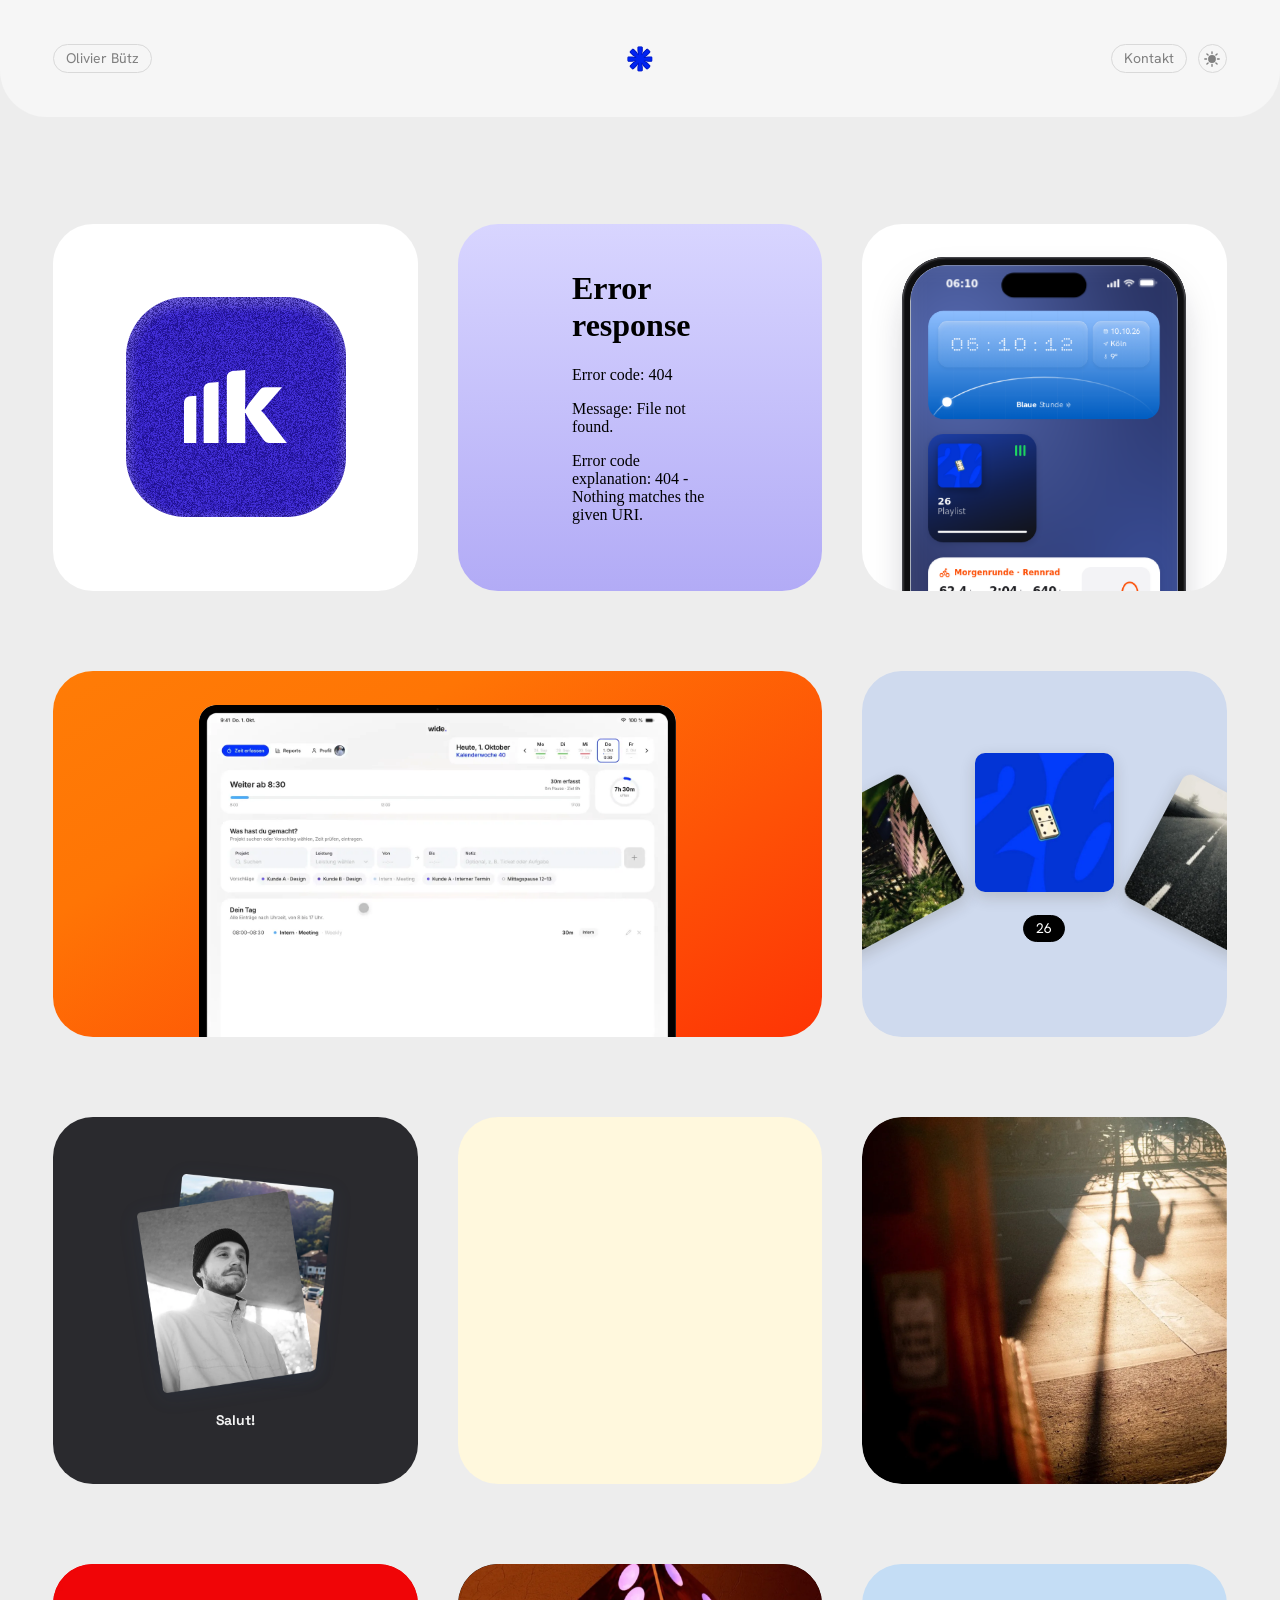
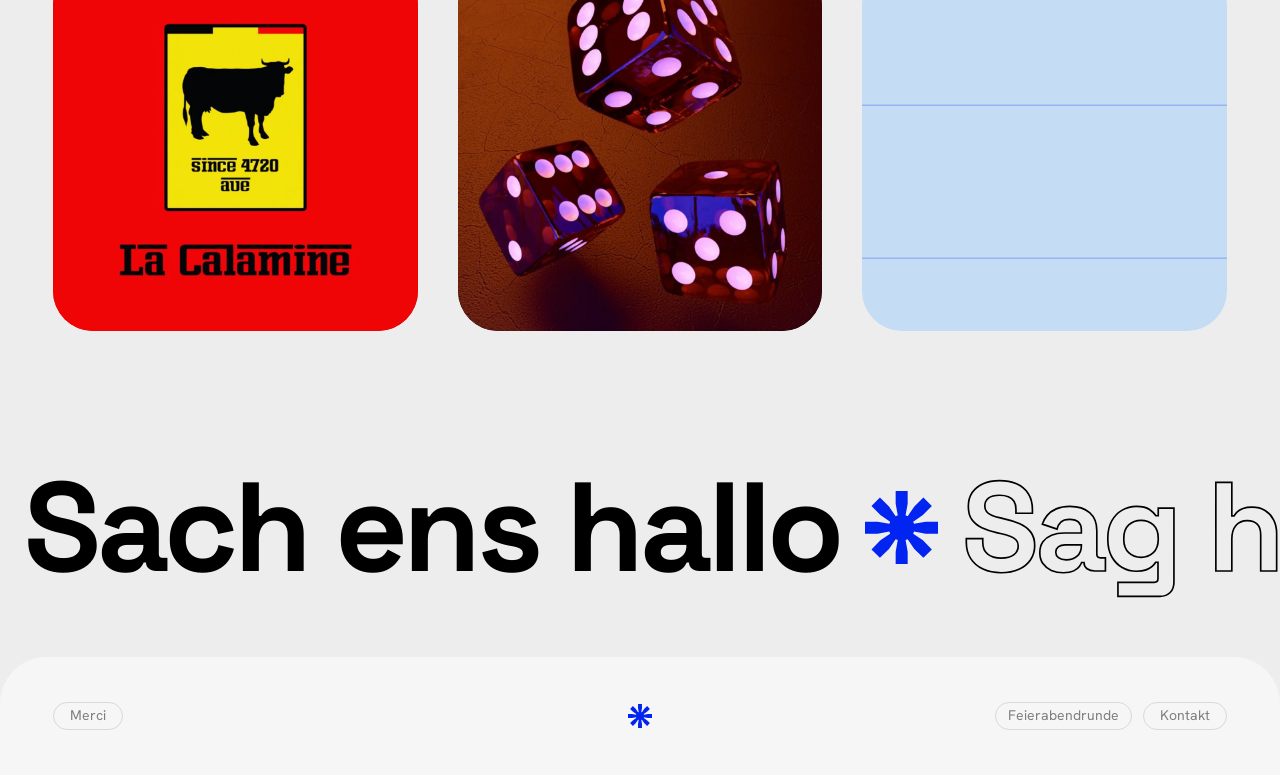
==== commit cbec8e59: "Avatar-Teile als SVG statt Pixelbild Co-Authored-By: Claude Opus 5.5 <noreply@anthropic.com> Claude-" ====
--- a/index.html
+++ b/index.html
@@ -94,14 +94,14 @@
     <div class="tile tile--image tile--zoom" style="background:#ee0606"><img src="/assets/calamine.webp" loading="lazy" decoding="async" alt="La Calamine, Kuh-Logo since 4720 aue" width="548" height="548"></div>
     <button class="tile tile--image tile--dice" type="button" id="dice" aria-label="Würfeln"><img src="/assets/dice.webp" loading="lazy" decoding="async" alt="Drei leuchtende Würfel im Flug" width="547" height="550"></button>
     <div class="tile tile--mm" id="mm" role="group" aria-label="Gezeichneter Olivier zum Zusammenstellen: Frisur, Gesicht und Shirt lassen sich einzeln drehen">
-      <button class="mm__band mm__band--hair" type="button" data-imgs="/assets/mm-hair-kurz.webp?v=d9b31471|/assets/mm-hair-kappe.webp?v=4da25d63|/assets/mm-hair-glatze.webp?v=d78217bc" data-names="kurze Haare|Kappe|Glatze" data-label="Frisur" aria-label="Frisur wechseln, jetzt: kurze Haare">
-        <span class="mm__cube" aria-hidden="true"><span class="mm__face mm__face--front" style="background-image:url(/assets/mm-hair-kurz.webp?v=d9b31471)"></span><span class="mm__face mm__face--side"></span></span>
-      </button>
-      <button class="mm__band mm__band--face" type="button" data-imgs="/assets/mm-face-glatt.webp?v=d78217bc|/assets/mm-face-stoppel.webp?v=78da5e1f|/assets/mm-face-schnurrbart.webp?v=d027f038|/assets/mm-face-brille.webp?v=d792afab" data-names="glatt rasiert|Dreitagebart|Schnurrbart|Bart und Brille" data-label="Gesicht" aria-label="Gesicht wechseln, jetzt: glatt rasiert">
-        <span class="mm__cube" aria-hidden="true"><span class="mm__face mm__face--front" style="background-image:url(/assets/mm-face-glatt.webp?v=d78217bc)"></span><span class="mm__face mm__face--side"></span></span>
-      </button>
-      <button class="mm__band mm__band--shirt" type="button" data-imgs="/assets/mm-shirt-grau.webp?v=690a7ecf|/assets/mm-shirt-schwarz.webp?v=d0f88d2e|/assets/mm-shirt-weiss.webp?v=5f6d03bb|/assets/mm-shirt-hemd.webp?v=68f6a111" data-names="graues Shirt|schwarzes Shirt|weißes Shirt|weißes Hemd" data-label="Shirt" aria-label="Shirt wechseln, jetzt: graues Shirt">
-        <span class="mm__cube" aria-hidden="true"><span class="mm__face mm__face--front" style="background-image:url(/assets/mm-shirt-grau.webp?v=690a7ecf)"></span><span class="mm__face mm__face--side"></span></span>
+      <button class="mm__band mm__band--hair" type="button" data-imgs="/assets/mm-hair-kurz.svg?v=614ef134|/assets/mm-hair-kappe.svg?v=6e909b67|/assets/mm-hair-glatze.svg?v=25acaf1a" data-names="kurze Haare|Kappe|Glatze" data-label="Frisur" aria-label="Frisur wechseln, jetzt: kurze Haare">
+        <span class="mm__cube" aria-hidden="true"><span class="mm__face mm__face--front" style="background-image:url(/assets/mm-hair-kurz.svg?v=614ef134)"></span><span class="mm__face mm__face--side"></span></span>
+      </button>
+      <button class="mm__band mm__band--face" type="button" data-imgs="/assets/mm-face-glatt.svg?v=25acaf1a|/assets/mm-face-stoppel.svg?v=40026365|/assets/mm-face-schnurrbart.svg?v=34bb471c|/assets/mm-face-brille.svg?v=c1dd898f" data-names="glatt rasiert|Dreitagebart|Schnurrbart|Bart und Brille" data-label="Gesicht" aria-label="Gesicht wechseln, jetzt: glatt rasiert">
+        <span class="mm__cube" aria-hidden="true"><span class="mm__face mm__face--front" style="background-image:url(/assets/mm-face-glatt.svg?v=25acaf1a)"></span><span class="mm__face mm__face--side"></span></span>
+      </button>
+      <button class="mm__band mm__band--shirt" type="button" data-imgs="/assets/mm-shirt-grau.svg?v=248b44b4|/assets/mm-shirt-schwarz.svg?v=d12abcec|/assets/mm-shirt-weiss.svg?v=6dd960c7|/assets/mm-shirt-hemd.svg?v=893c7756" data-names="graues Shirt|schwarzes Shirt|weißes Shirt|weißes Hemd" data-label="Shirt" aria-label="Shirt wechseln, jetzt: graues Shirt">
+        <span class="mm__cube" aria-hidden="true"><span class="mm__face mm__face--front" style="background-image:url(/assets/mm-shirt-grau.svg?v=248b44b4)"></span><span class="mm__face mm__face--side"></span></span>
       </button>
     </div>
   </main>
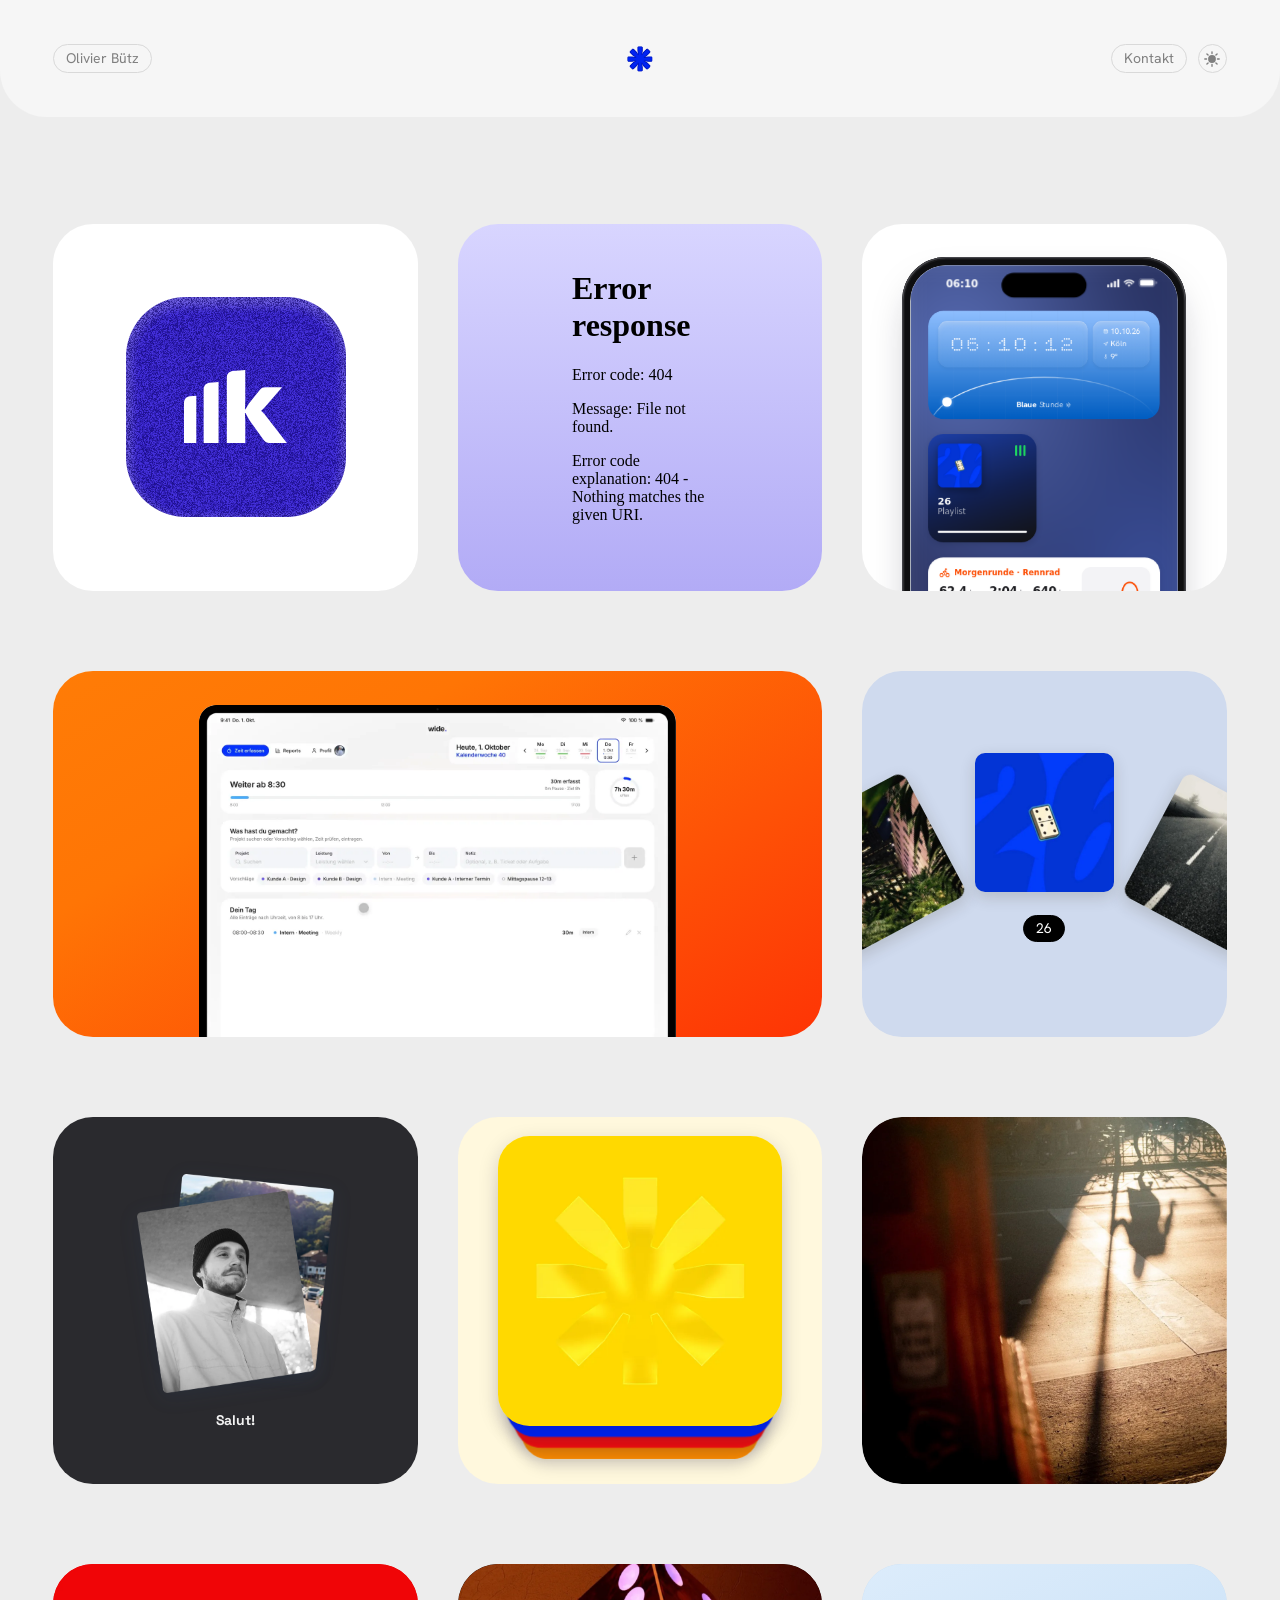
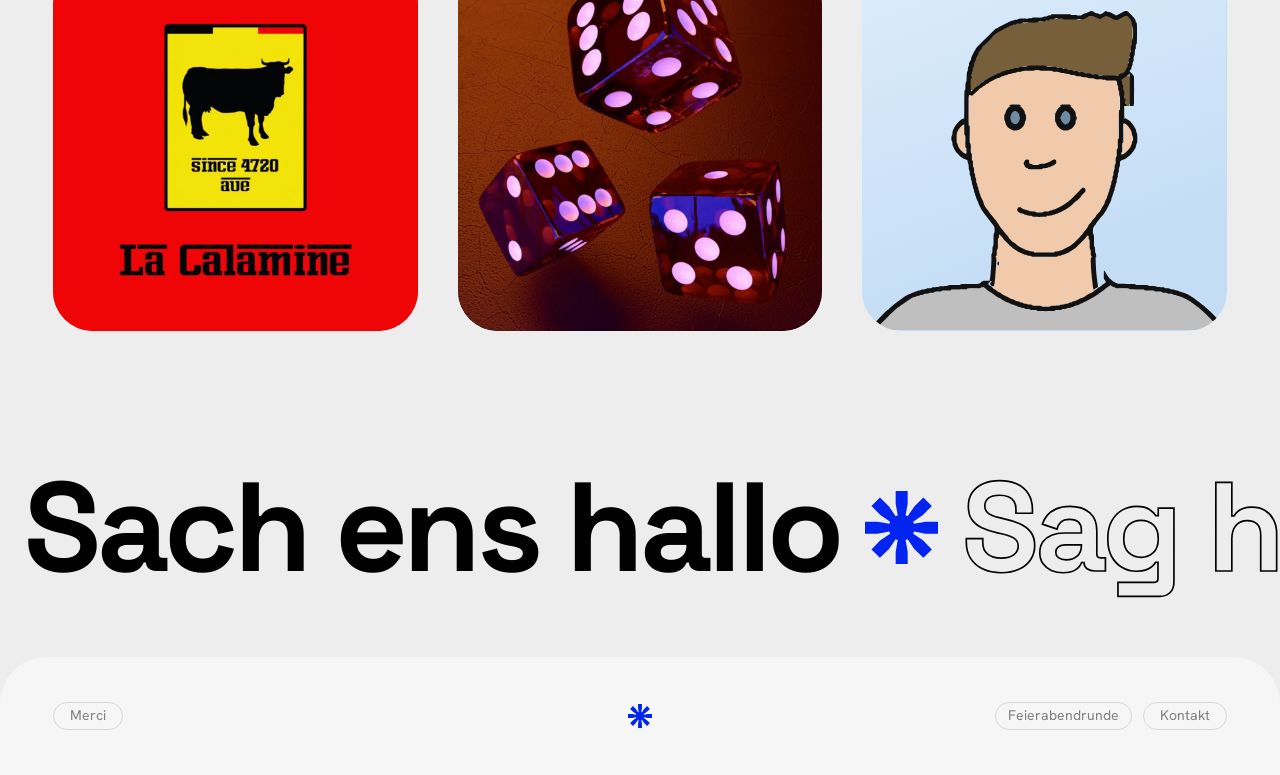
==== commit c38fc62e: "Avatar-Kachel: ein Klick dreht den ganzen Look (Haare, Gesicht, Shirt zusammen) Co-Authored-By: Clau" ====
--- a/index.html
+++ b/index.html
@@ -19,7 +19,7 @@
 <link rel="preconnect" href="https://fonts.googleapis.com">
 <link rel="preconnect" href="https://fonts.gstatic.com" crossorigin>
 <link rel="stylesheet" href="https://fonts.googleapis.com/css2?family=Hanken+Grotesk:wght@300;400;700&family=Instrument+Sans:wght@700&family=Space+Grotesk:wght@700&family=Bitcount+Single:CRSV,ELSH,ELXP,wght@0,0,0,300&display=swap">
-<link rel="stylesheet" href="/assets/site.css?v=21ef5821">
+<link rel="stylesheet" href="/assets/site.css?v=c3e76473">
 <script>
 /* set the theme before first paint: the visitor's saved choice, otherwise the system setting */
 (() => {
@@ -93,17 +93,7 @@
     <div class="tile tile--image"><img src="/assets/shadow.webp" loading="lazy" decoding="async" alt="Schatten eines Radfahrers im Abendlicht" width="547" height="550"></div>
     <div class="tile tile--image tile--zoom" style="background:#ee0606"><img src="/assets/calamine.webp" loading="lazy" decoding="async" alt="La Calamine, Kuh-Logo since 4720 aue" width="548" height="548"></div>
     <button class="tile tile--image tile--dice" type="button" id="dice" aria-label="Würfeln"><img src="/assets/dice.webp" loading="lazy" decoding="async" alt="Drei leuchtende Würfel im Flug" width="547" height="550"></button>
-    <div class="tile tile--mm" id="mm" role="group" aria-label="Gezeichneter Olivier zum Zusammenstellen: Frisur, Gesicht und Shirt lassen sich einzeln drehen">
-      <button class="mm__band mm__band--hair" type="button" data-imgs="/assets/mm-hair-kurz.svg?v=614ef134|/assets/mm-hair-kappe.svg?v=6e909b67|/assets/mm-hair-glatze.svg?v=25acaf1a" data-names="kurze Haare|Kappe|Glatze" data-label="Frisur" aria-label="Frisur wechseln, jetzt: kurze Haare">
-        <span class="mm__cube" aria-hidden="true"><span class="mm__face mm__face--front" style="background-image:url(/assets/mm-hair-kurz.svg?v=614ef134)"></span><span class="mm__face mm__face--side"></span></span>
-      </button>
-      <button class="mm__band mm__band--face" type="button" data-imgs="/assets/mm-face-glatt.svg?v=25acaf1a|/assets/mm-face-stoppel.svg?v=40026365|/assets/mm-face-schnurrbart.svg?v=34bb471c|/assets/mm-face-brille.svg?v=c1dd898f" data-names="glatt rasiert|Dreitagebart|Schnurrbart|Bart und Brille" data-label="Gesicht" aria-label="Gesicht wechseln, jetzt: glatt rasiert">
-        <span class="mm__cube" aria-hidden="true"><span class="mm__face mm__face--front" style="background-image:url(/assets/mm-face-glatt.svg?v=25acaf1a)"></span><span class="mm__face mm__face--side"></span></span>
-      </button>
-      <button class="mm__band mm__band--shirt" type="button" data-imgs="/assets/mm-shirt-grau.svg?v=248b44b4|/assets/mm-shirt-schwarz.svg?v=d12abcec|/assets/mm-shirt-weiss.svg?v=6dd960c7|/assets/mm-shirt-hemd.svg?v=893c7756" data-names="graues Shirt|schwarzes Shirt|weißes Shirt|weißes Hemd" data-label="Shirt" aria-label="Shirt wechseln, jetzt: graues Shirt">
-        <span class="mm__cube" aria-hidden="true"><span class="mm__face mm__face--front" style="background-image:url(/assets/mm-shirt-grau.svg?v=248b44b4)"></span><span class="mm__face mm__face--side"></span></span>
-      </button>
-    </div>
+    <button class="tile tile--mm" id="mm" type="button" data-looks="/assets/mm-hair-kurz.svg?v=614ef134,/assets/mm-face-glatt.svg?v=25acaf1a,/assets/mm-shirt-grau.svg?v=248b44b4|/assets/mm-hair-kappe.svg?v=6e909b67,/assets/mm-face-stoppel.svg?v=40026365,/assets/mm-shirt-schwarz.svg?v=d12abcec|/assets/mm-hair-glatze.svg?v=25acaf1a,/assets/mm-face-schnurrbart.svg?v=34bb471c,/assets/mm-shirt-weiss.svg?v=6dd960c7|/assets/mm-hair-glatze.svg?v=25acaf1a,/assets/mm-face-brille.svg?v=c1dd898f,/assets/mm-shirt-hemd.svg?v=893c7756" data-names="mit kurzen Haaren und grauem Shirt|mit Kappe, Dreitagebart und schwarzem Shirt|mit Glatze, Schnurrbart und weißem Shirt|mit Glatze, Bart, Brille und Hemd" aria-label="Gezeichneter Olivier mit kurzen Haaren und grauem Shirt. Klicken zeigt den nächsten Look"><span class="mm__stage" aria-hidden="true"><span class="mm__band mm__band--hair"><span class="mm__cube"><span class="mm__face mm__face--front" style="background-image:url(/assets/mm-hair-kurz.svg?v=614ef134)"></span><span class="mm__face mm__face--side"></span></span></span><span class="mm__band mm__band--face"><span class="mm__cube"><span class="mm__face mm__face--front" style="background-image:url(/assets/mm-face-glatt.svg?v=25acaf1a)"></span><span class="mm__face mm__face--side"></span></span></span><span class="mm__band mm__band--shirt"><span class="mm__cube"><span class="mm__face mm__face--front" style="background-image:url(/assets/mm-shirt-grau.svg?v=248b44b4)"></span><span class="mm__face mm__face--side"></span></span></span></span></button>
   </main>
 
   <a class="ticker" href="mailto:hallo@olivierbuetz.com" title="hallo@olivierbuetz.com" aria-label="Sag hallo: E-Mail an hallo@olivierbuetz.com">
@@ -207,6 +197,6 @@
 
 
 
-<script src="/assets/site.js?v=b449db57"></script>
+<script src="/assets/site.js?v=62d47b97"></script>
 </body>
 </html>
--- a/assets/site.css
+++ b/assets/site.css
@@ -617,14 +617,13 @@
 @media (prefers-reduced-motion: reduce) { .ticker__track, .ticker__star { animation: none; } }
 
 /* Mix-and-match tile, cut into three rows like a flip book: hair, face, shirt. A click turns that row a quarter like a Rubik's cube layer and shows the next option */
-.tile--mm { display: block; background: #c4ddf5; --tw: 550px; }
-.mm__band { position: absolute; left: 0; width: 100%; padding: 0; border: 0; background: none; cursor: pointer; perspective: calc(var(--tw) * 2.6);
-  -webkit-tap-highlight-color: transparent; overflow: visible; }
+.tile--mm { display: block; padding: 0; border: 0; width: 100%; cursor: pointer; background: #c4ddf5; --tw: 550px; -webkit-tap-highlight-color: transparent; }
+.tile--mm:focus-visible { outline: 2px solid var(--blue); outline-offset: 4px; }
+.mm__stage { position: absolute; inset: 0; }
+.mm__band { position: absolute; left: 0; width: 100%; perspective: calc(var(--tw) * 2.6); }
 .mm__band--hair { top: 0; height: 38.81%; z-index: 3; }
 .mm__band--face { top: 38.81%; height: 41.78%; z-index: 2; }
 .mm__band--shirt { top: 80.59%; bottom: 0; z-index: 1; }
-.mm__band + .mm__band { box-shadow: 0 -1.5px 0 rgba(1, 36, 241, .22); }
-.mm__band:focus-visible { outline: 2px solid var(--blue); outline-offset: -3px; }
 .mm__cube { position: absolute; inset: 0; transform-style: preserve-3d; transform: translateZ(calc(var(--tw) * -.5)); }
 .mm__cube.is-turning { transition: transform .55s cubic-bezier(.55,.05,.25,1); transform: translateZ(calc(var(--tw) * -.5)) rotateY(-90deg); }
 .mm__face { position: absolute; inset: 0; backface-visibility: hidden; background-repeat: no-repeat; background-size: var(--tw) var(--tw); }
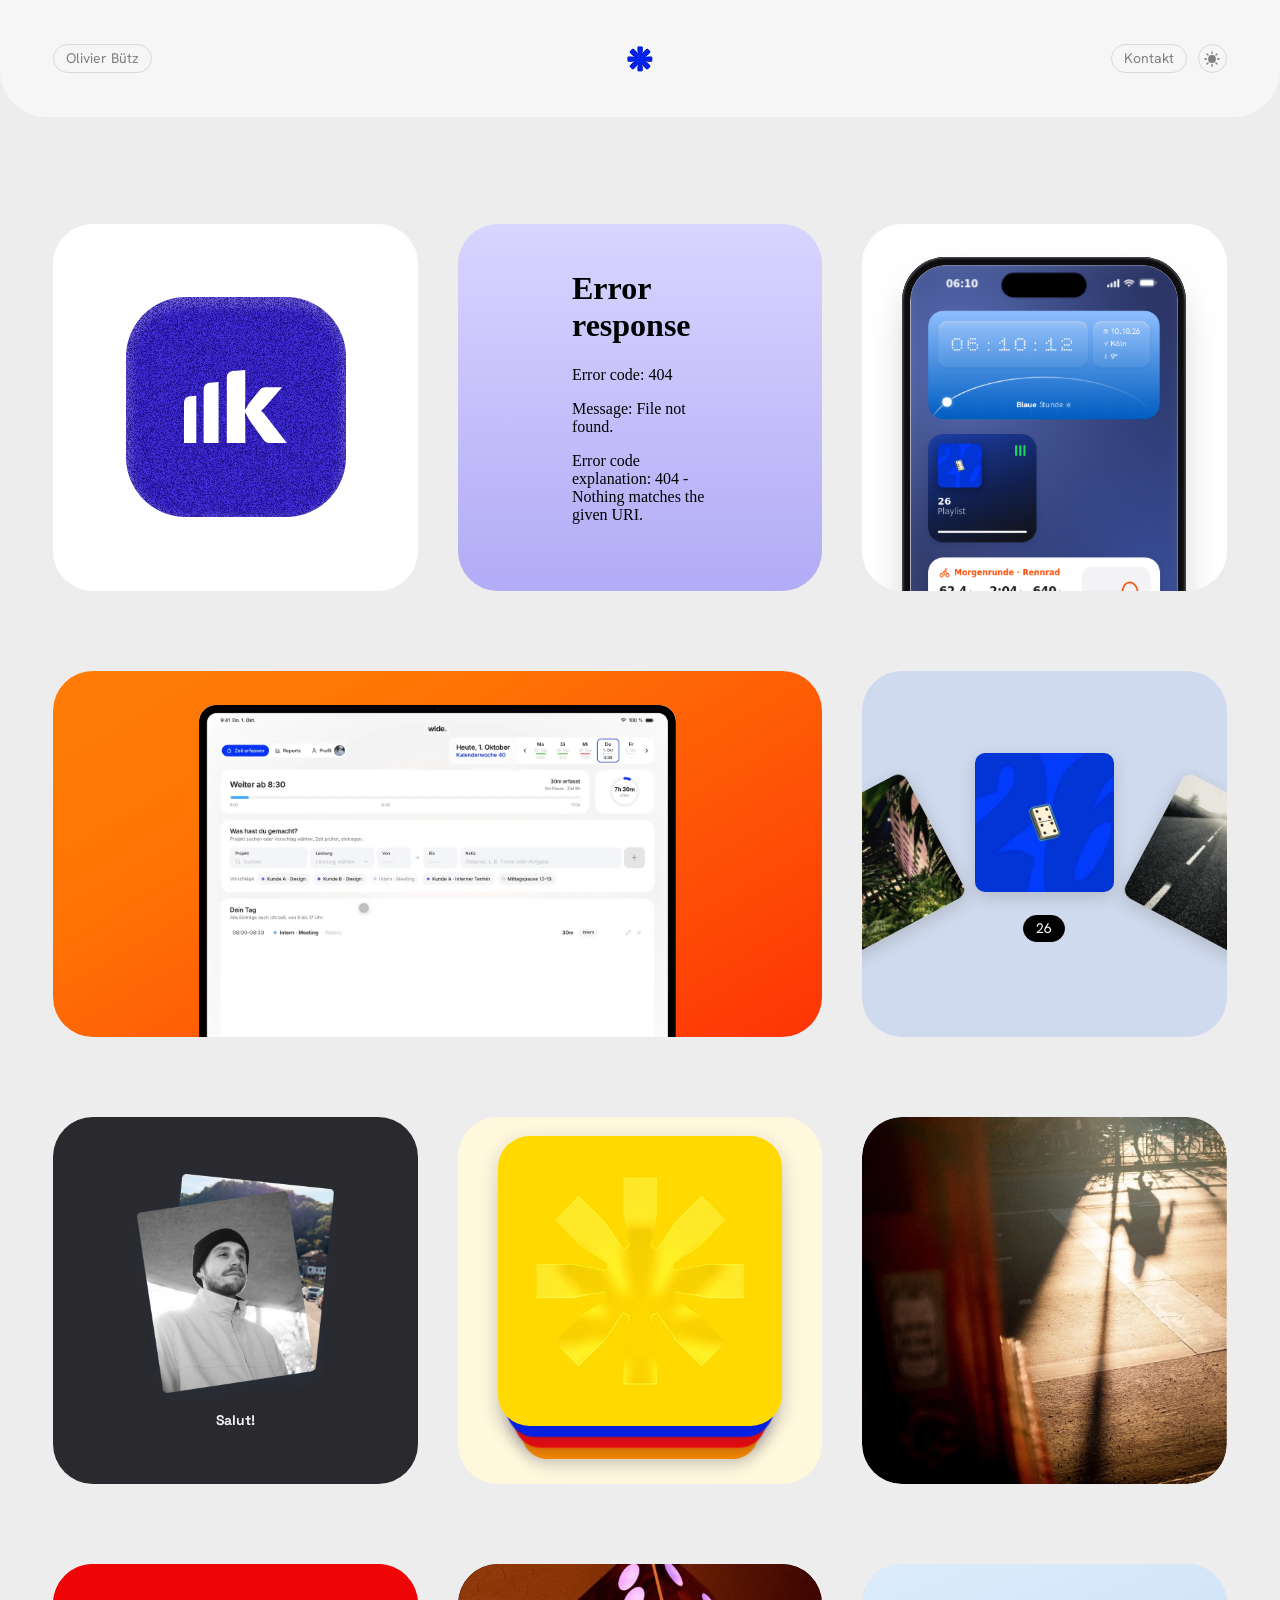
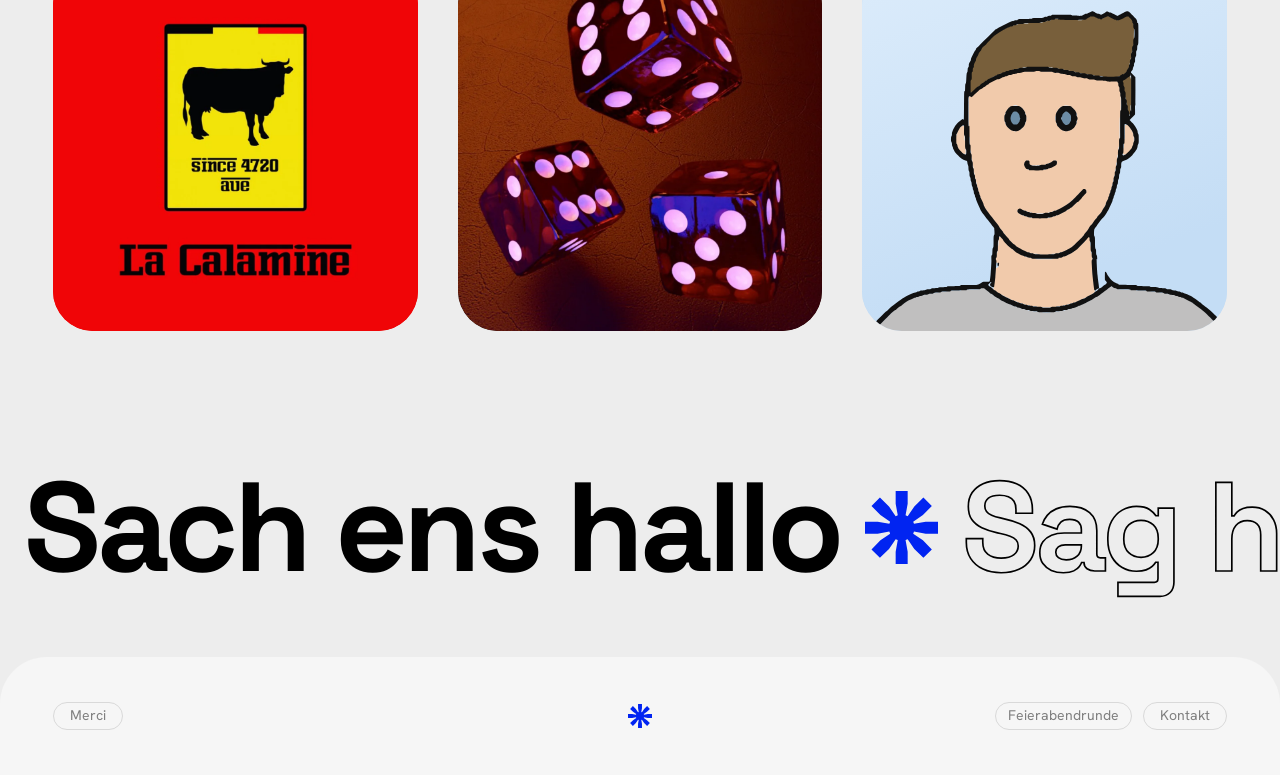
==== commit b0d6acff: "Avatar-Kachel: jeder Look als ein Bild, Würfel dreht als Ganzes (keine Fugen mehr) Co-Authored-By: C" ====
--- a/index.html
+++ b/index.html
@@ -19,7 +19,7 @@
 <link rel="preconnect" href="https://fonts.googleapis.com">
 <link rel="preconnect" href="https://fonts.gstatic.com" crossorigin>
 <link rel="stylesheet" href="https://fonts.googleapis.com/css2?family=Hanken+Grotesk:wght@300;400;700&family=Instrument+Sans:wght@700&family=Space+Grotesk:wght@700&family=Bitcount+Single:CRSV,ELSH,ELXP,wght@0,0,0,300&display=swap">
-<link rel="stylesheet" href="/assets/site.css?v=c3e76473">
+<link rel="stylesheet" href="/assets/site.css?v=b79f6f47">
 <script>
 /* set the theme before first paint: the visitor's saved choice, otherwise the system setting */
 (() => {
@@ -93,7 +93,7 @@
     <div class="tile tile--image"><img src="/assets/shadow.webp" loading="lazy" decoding="async" alt="Schatten eines Radfahrers im Abendlicht" width="547" height="550"></div>
     <div class="tile tile--image tile--zoom" style="background:#ee0606"><img src="/assets/calamine.webp" loading="lazy" decoding="async" alt="La Calamine, Kuh-Logo since 4720 aue" width="548" height="548"></div>
     <button class="tile tile--image tile--dice" type="button" id="dice" aria-label="Würfeln"><img src="/assets/dice.webp" loading="lazy" decoding="async" alt="Drei leuchtende Würfel im Flug" width="547" height="550"></button>
-    <button class="tile tile--mm" id="mm" type="button" data-looks="/assets/mm-hair-kurz.svg?v=614ef134,/assets/mm-face-glatt.svg?v=25acaf1a,/assets/mm-shirt-grau.svg?v=248b44b4|/assets/mm-hair-kappe.svg?v=6e909b67,/assets/mm-face-stoppel.svg?v=40026365,/assets/mm-shirt-schwarz.svg?v=d12abcec|/assets/mm-hair-glatze.svg?v=25acaf1a,/assets/mm-face-schnurrbart.svg?v=34bb471c,/assets/mm-shirt-weiss.svg?v=6dd960c7|/assets/mm-hair-glatze.svg?v=25acaf1a,/assets/mm-face-brille.svg?v=c1dd898f,/assets/mm-shirt-hemd.svg?v=893c7756" data-names="mit kurzen Haaren und grauem Shirt|mit Kappe, Dreitagebart und schwarzem Shirt|mit Glatze, Schnurrbart und weißem Shirt|mit Glatze, Bart, Brille und Hemd" aria-label="Gezeichneter Olivier mit kurzen Haaren und grauem Shirt. Klicken zeigt den nächsten Look"><span class="mm__stage" aria-hidden="true"><span class="mm__band mm__band--hair"><span class="mm__cube"><span class="mm__face mm__face--front" style="background-image:url(/assets/mm-hair-kurz.svg?v=614ef134)"></span><span class="mm__face mm__face--side"></span></span></span><span class="mm__band mm__band--face"><span class="mm__cube"><span class="mm__face mm__face--front" style="background-image:url(/assets/mm-face-glatt.svg?v=25acaf1a)"></span><span class="mm__face mm__face--side"></span></span></span><span class="mm__band mm__band--shirt"><span class="mm__cube"><span class="mm__face mm__face--front" style="background-image:url(/assets/mm-shirt-grau.svg?v=248b44b4)"></span><span class="mm__face mm__face--side"></span></span></span></span></button>
+    <button class="tile tile--mm" id="mm" type="button" data-looks="/assets/avatar-1.svg?v=2882db06|/assets/avatar-2.svg?v=337e9b2a|/assets/avatar-3.svg?v=01a6e5fc|/assets/avatar-4.svg?v=98429ccb" data-names="mit kurzen Haaren und grauem Shirt|mit Kappe, Dreitagebart und schwarzem Shirt|mit Glatze, Schnurrbart und weißem Shirt|mit Glatze, Bart, Brille und Hemd" aria-label="Gezeichneter Olivier mit kurzen Haaren und grauem Shirt. Klicken zeigt den nächsten Look"><span class="mm__cube" aria-hidden="true"><span class="mm__face mm__face--front" style="background-image:url(/assets/avatar-1.svg?v=2882db06)"></span><span class="mm__face mm__face--side"></span></span></button>
   </main>
 
   <a class="ticker" href="mailto:hallo@olivierbuetz.com" title="hallo@olivierbuetz.com" aria-label="Sag hallo: E-Mail an hallo@olivierbuetz.com">
@@ -197,6 +197,6 @@
 
 
 
-<script src="/assets/site.js?v=62d47b97"></script>
+<script src="/assets/site.js?v=4d25785a"></script>
 </body>
 </html>
--- a/assets/site.css
+++ b/assets/site.css
@@ -616,24 +616,15 @@
 }
 @media (prefers-reduced-motion: reduce) { .ticker__track, .ticker__star { animation: none; } }
 
-/* Mix-and-match tile, cut into three rows like a flip book: hair, face, shirt. A click turns that row a quarter like a Rubik's cube layer and shows the next option */
-.tile--mm { display: block; padding: 0; border: 0; width: 100%; cursor: pointer; background: #c4ddf5; --tw: 550px; -webkit-tap-highlight-color: transparent; }
+/* Avatar tile: one drawn look on each side of a cube; a click turns the cube a quarter and the next look comes round */
+.tile--mm { display: block; padding: 0; border: 0; width: 100%; cursor: pointer; background: #c4ddf5; --tw: 550px; perspective: calc(var(--tw) * 2.6); -webkit-tap-highlight-color: transparent; }
 .tile--mm:focus-visible { outline: 2px solid var(--blue); outline-offset: 4px; }
-.mm__stage { position: absolute; inset: 0; }
-.mm__band { position: absolute; left: 0; width: 100%; perspective: calc(var(--tw) * 2.6); }
-.mm__band--hair { top: 0; height: 38.81%; z-index: 3; }
-.mm__band--face { top: 38.81%; height: 41.78%; z-index: 2; }
-.mm__band--shirt { top: 80.59%; bottom: 0; z-index: 1; }
 .mm__cube { position: absolute; inset: 0; transform-style: preserve-3d; transform: translateZ(calc(var(--tw) * -.5)); }
 .mm__cube.is-turning { transition: transform .55s cubic-bezier(.55,.05,.25,1); transform: translateZ(calc(var(--tw) * -.5)) rotateY(-90deg); }
-.mm__face { position: absolute; inset: 0; backface-visibility: hidden; background-repeat: no-repeat; background-size: var(--tw) var(--tw); }
+.mm__face { position: absolute; inset: 0; backface-visibility: hidden; background: #c4ddf5 no-repeat center / cover; }
 .mm__face--front { transform: translateZ(calc(var(--tw) * .5)); }
-.mm__face--side { transform: rotateY(90deg) translateZ(calc(var(--tw) * .5)); }
-.mm__band--hair .mm__face { background-position: 0 0; }
-.mm__band--face .mm__face { background-position: 0 calc(var(--tw) * -.3881); }
-.mm__band--shirt .mm__face { background-position: 0 calc(var(--tw) * -.8059); }
+.mm__face--side { transform: rotateY(90deg) translateZ(calc(var(--tw) * .5)); filter: brightness(.82); }
 .mm__cube.is-turning .mm__face--front { filter: brightness(.82); transition: filter .55s ease; }
-.mm__cube .mm__face--side { filter: brightness(.82); }
 .mm__cube.is-turning .mm__face--side { filter: none; transition: filter .55s ease; }
 @media (max-width: 800px) { .tile--mm { border-radius: 11% / 11%; } }
 
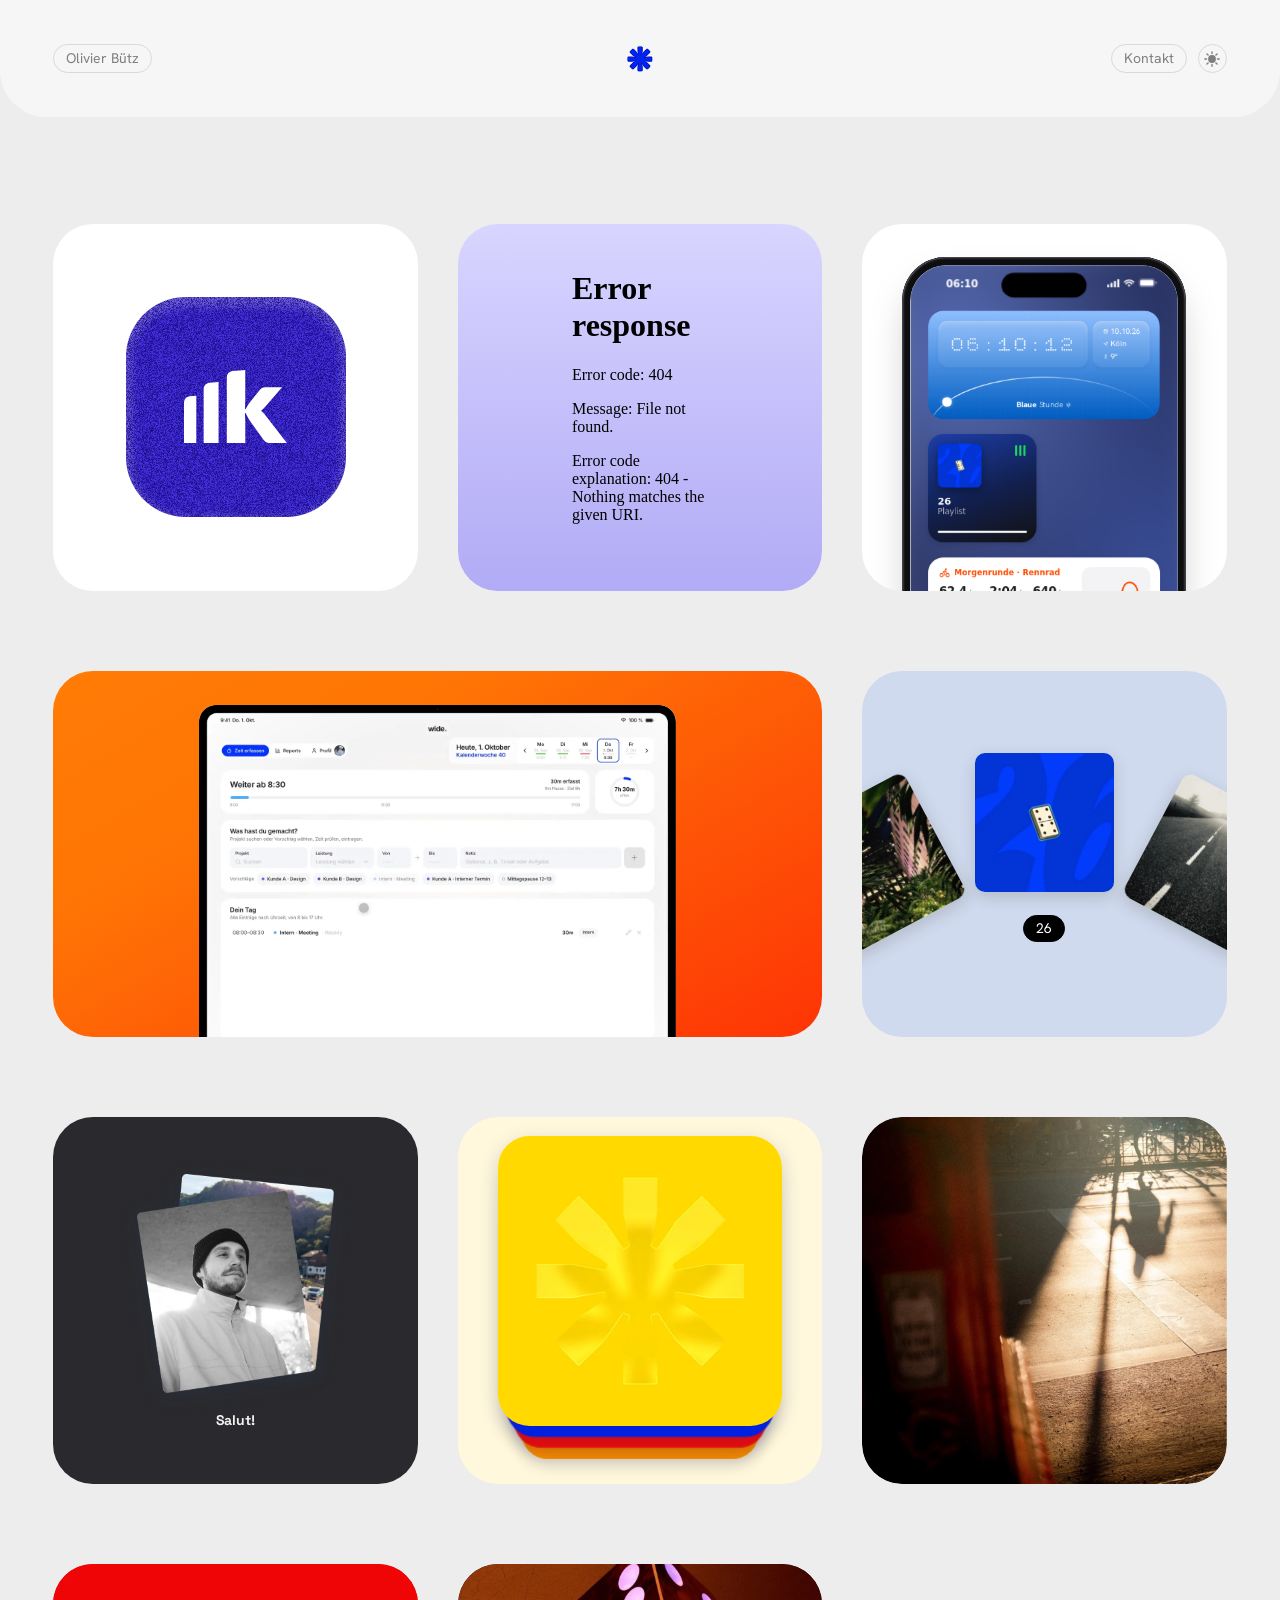
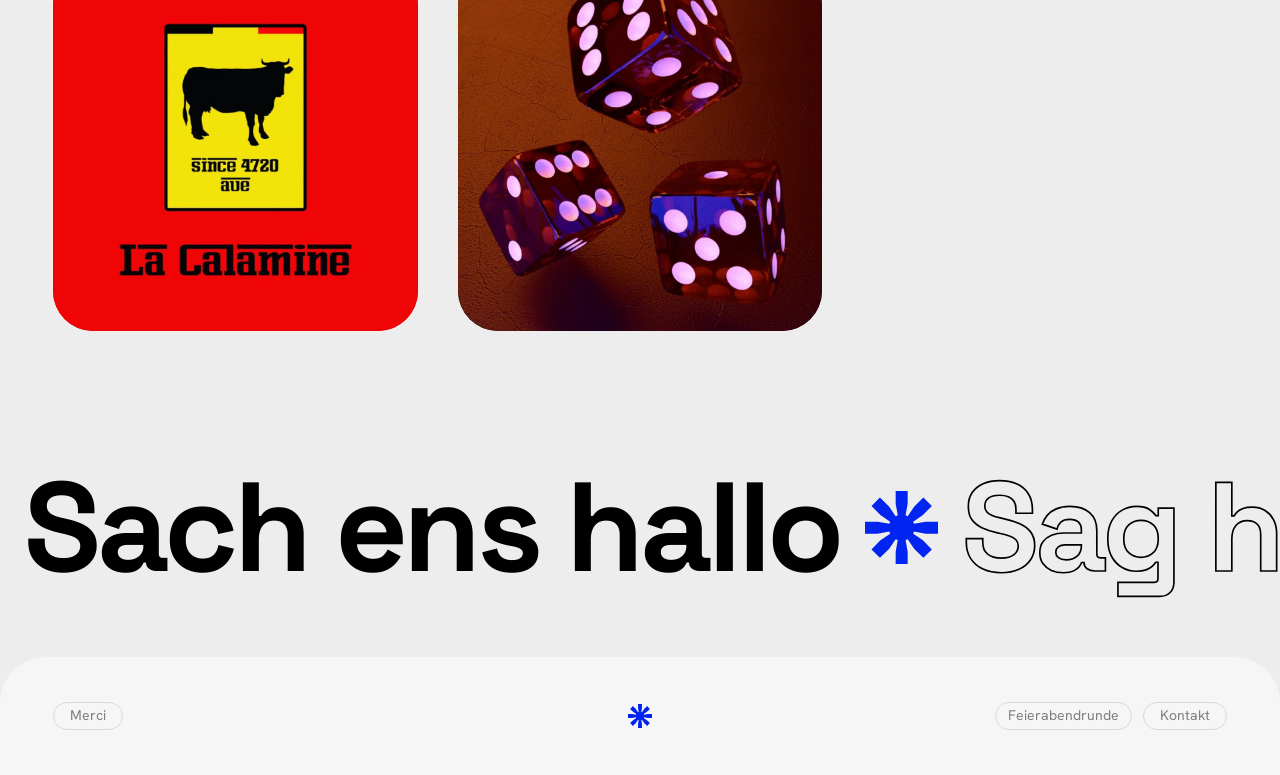
==== commit 2cece7db: "Avatar-Kachel entfernt Co-Authored-By: Claude Opus 5.5 <noreply@anthropic.com> Claude-Session: https" ====
--- a/index.html
+++ b/index.html
@@ -19,7 +19,7 @@
 <link rel="preconnect" href="https://fonts.googleapis.com">
 <link rel="preconnect" href="https://fonts.gstatic.com" crossorigin>
 <link rel="stylesheet" href="https://fonts.googleapis.com/css2?family=Hanken+Grotesk:wght@300;400;700&family=Instrument+Sans:wght@700&family=Space+Grotesk:wght@700&family=Bitcount+Single:CRSV,ELSH,ELXP,wght@0,0,0,300&display=swap">
-<link rel="stylesheet" href="/assets/site.css?v=b79f6f47">
+<link rel="stylesheet" href="/assets/site.css?v=c3e190be">
 <script>
 /* set the theme before first paint: the visitor's saved choice, otherwise the system setting */
 (() => {
@@ -93,7 +93,6 @@
     <div class="tile tile--image"><img src="/assets/shadow.webp" loading="lazy" decoding="async" alt="Schatten eines Radfahrers im Abendlicht" width="547" height="550"></div>
     <div class="tile tile--image tile--zoom" style="background:#ee0606"><img src="/assets/calamine.webp" loading="lazy" decoding="async" alt="La Calamine, Kuh-Logo since 4720 aue" width="548" height="548"></div>
     <button class="tile tile--image tile--dice" type="button" id="dice" aria-label="Würfeln"><img src="/assets/dice.webp" loading="lazy" decoding="async" alt="Drei leuchtende Würfel im Flug" width="547" height="550"></button>
-    <button class="tile tile--mm" id="mm" type="button" data-looks="/assets/avatar-1.svg?v=2882db06|/assets/avatar-2.svg?v=337e9b2a|/assets/avatar-3.svg?v=01a6e5fc|/assets/avatar-4.svg?v=98429ccb" data-names="mit kurzen Haaren und grauem Shirt|mit Kappe, Dreitagebart und schwarzem Shirt|mit Glatze, Schnurrbart und weißem Shirt|mit Glatze, Bart, Brille und Hemd" aria-label="Gezeichneter Olivier mit kurzen Haaren und grauem Shirt. Klicken zeigt den nächsten Look"><span class="mm__cube" aria-hidden="true"><span class="mm__face mm__face--front" style="background-image:url(/assets/avatar-1.svg?v=2882db06)"></span><span class="mm__face mm__face--side"></span></span></button>
   </main>
 
   <a class="ticker" href="mailto:hallo@olivierbuetz.com" title="hallo@olivierbuetz.com" aria-label="Sag hallo: E-Mail an hallo@olivierbuetz.com">
@@ -197,6 +196,6 @@
 
 
 
-<script src="/assets/site.js?v=4d25785a"></script>
+<script src="/assets/site.js?v=caeb3a97"></script>
 </body>
 </html>
--- a/assets/site.css
+++ b/assets/site.css
@@ -616,17 +616,6 @@
 }
 @media (prefers-reduced-motion: reduce) { .ticker__track, .ticker__star { animation: none; } }
 
-/* Avatar tile: one drawn look on each side of a cube; a click turns the cube a quarter and the next look comes round */
-.tile--mm { display: block; padding: 0; border: 0; width: 100%; cursor: pointer; background: #c4ddf5; --tw: 550px; perspective: calc(var(--tw) * 2.6); -webkit-tap-highlight-color: transparent; }
-.tile--mm:focus-visible { outline: 2px solid var(--blue); outline-offset: 4px; }
-.mm__cube { position: absolute; inset: 0; transform-style: preserve-3d; transform: translateZ(calc(var(--tw) * -.5)); }
-.mm__cube.is-turning { transition: transform .55s cubic-bezier(.55,.05,.25,1); transform: translateZ(calc(var(--tw) * -.5)) rotateY(-90deg); }
-.mm__face { position: absolute; inset: 0; backface-visibility: hidden; background: #c4ddf5 no-repeat center / cover; }
-.mm__face--front { transform: translateZ(calc(var(--tw) * .5)); }
-.mm__face--side { transform: rotateY(90deg) translateZ(calc(var(--tw) * .5)); filter: brightness(.82); }
-.mm__cube.is-turning .mm__face--front { filter: brightness(.82); transition: filter .55s ease; }
-.mm__cube.is-turning .mm__face--side { filter: none; transition: filter .55s ease; }
-@media (max-width: 800px) { .tile--mm { border-radius: 11% / 11%; } }
 
 /* Overlays: the page blurs first, then the card comes in – quicker than before */
 .modal { transition: opacity .18s ease, visibility 0s linear .2s; }
